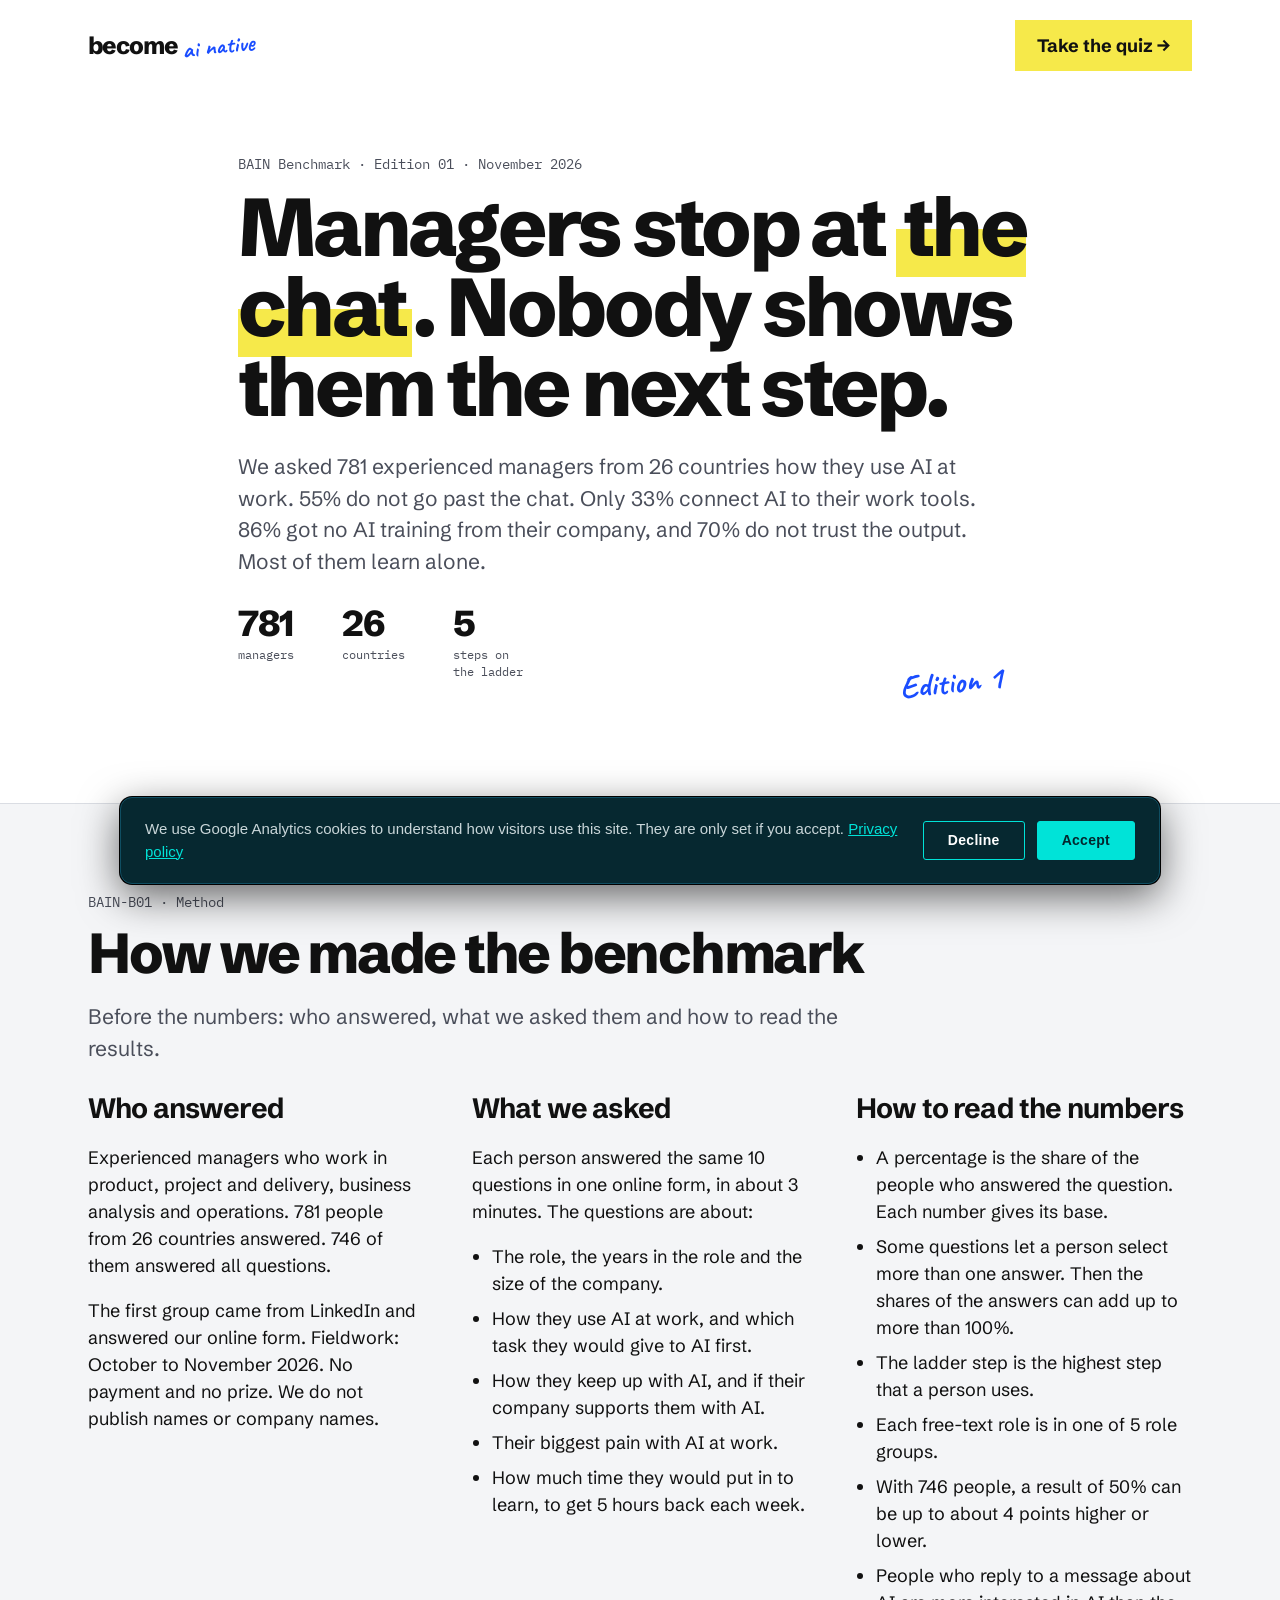
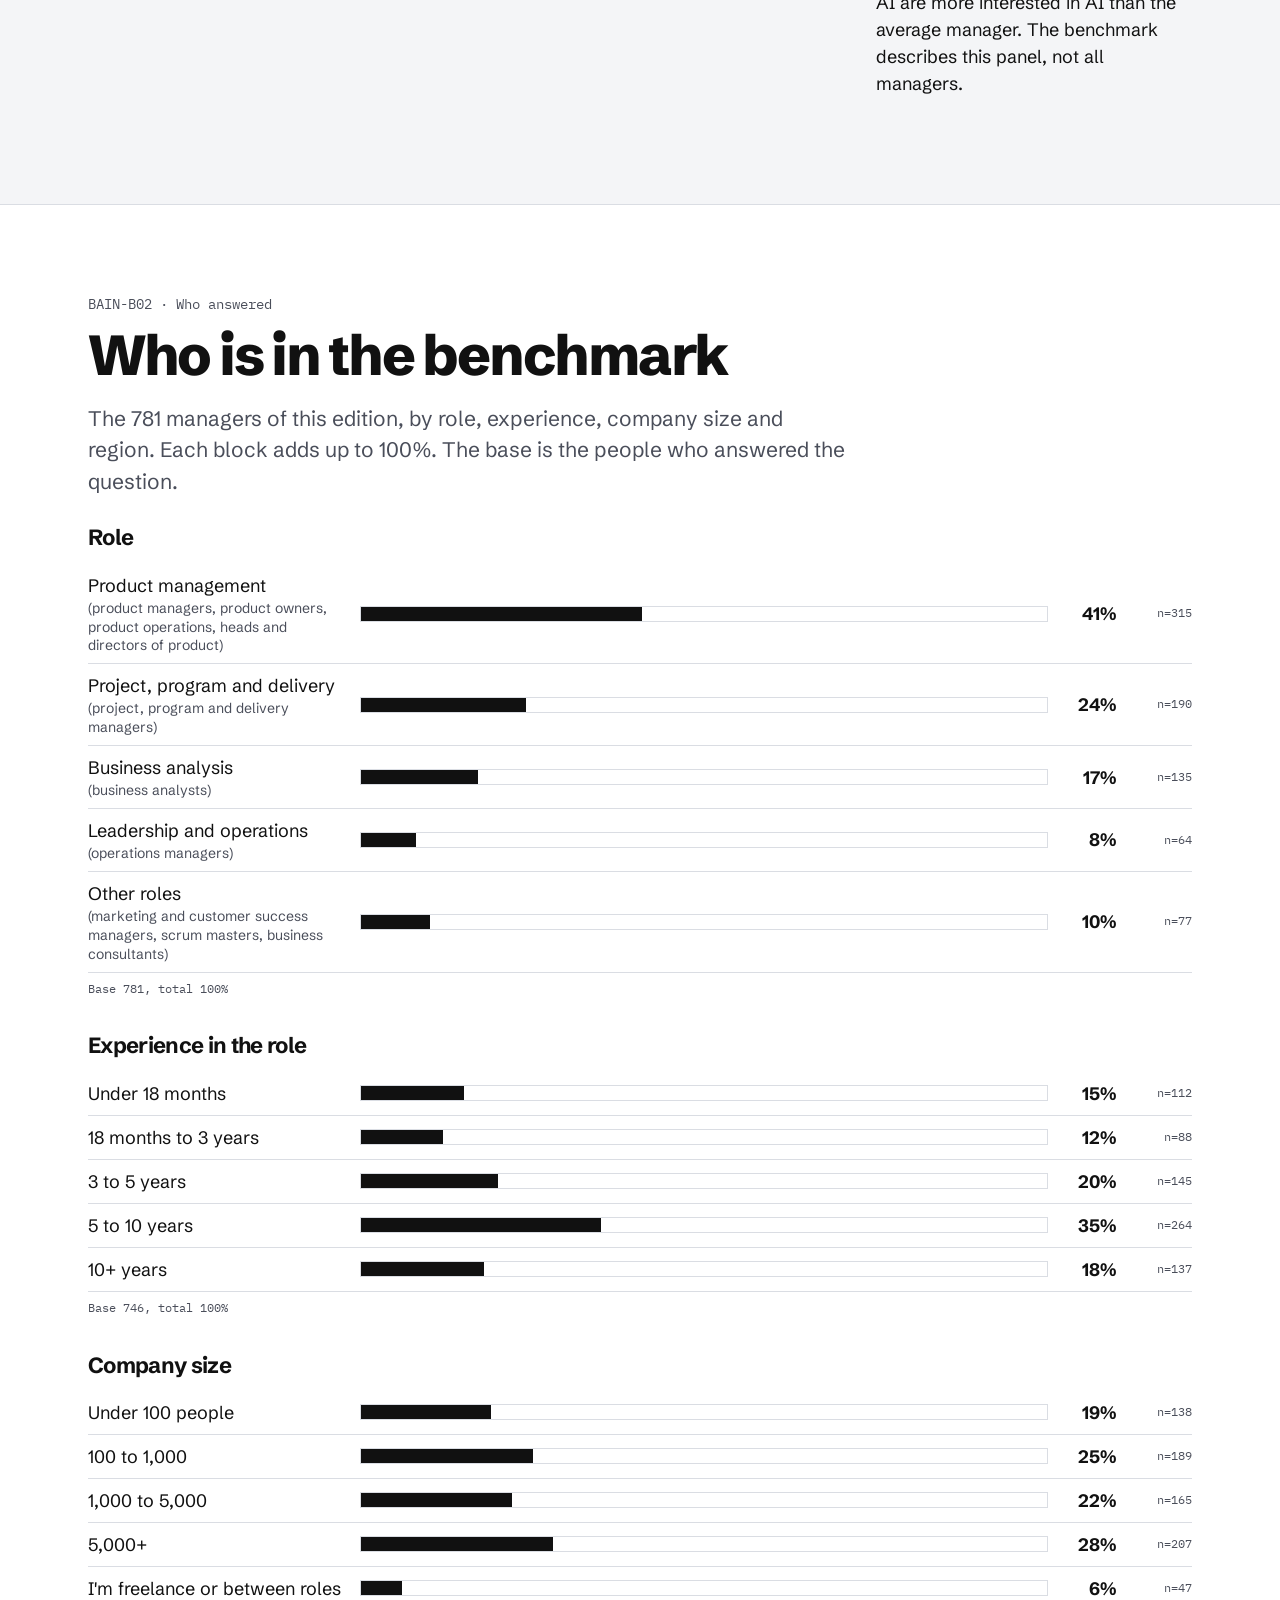
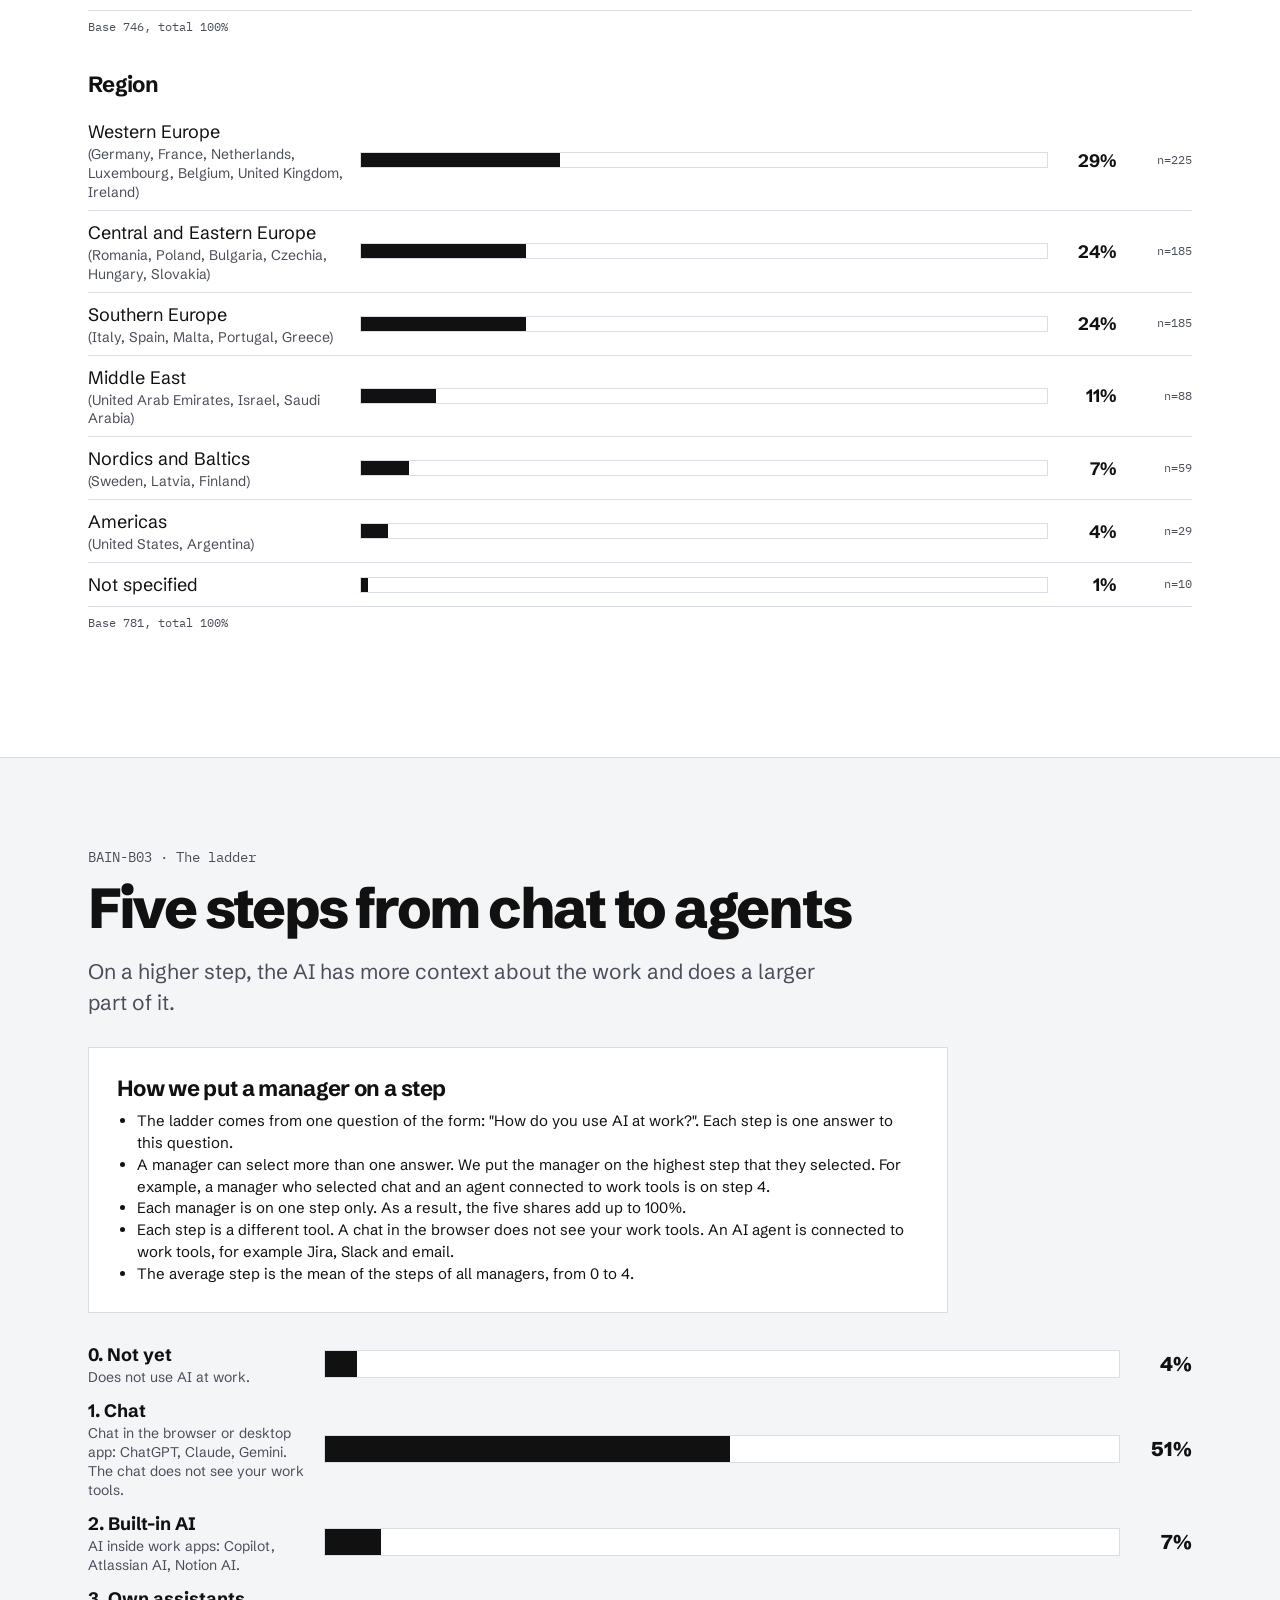
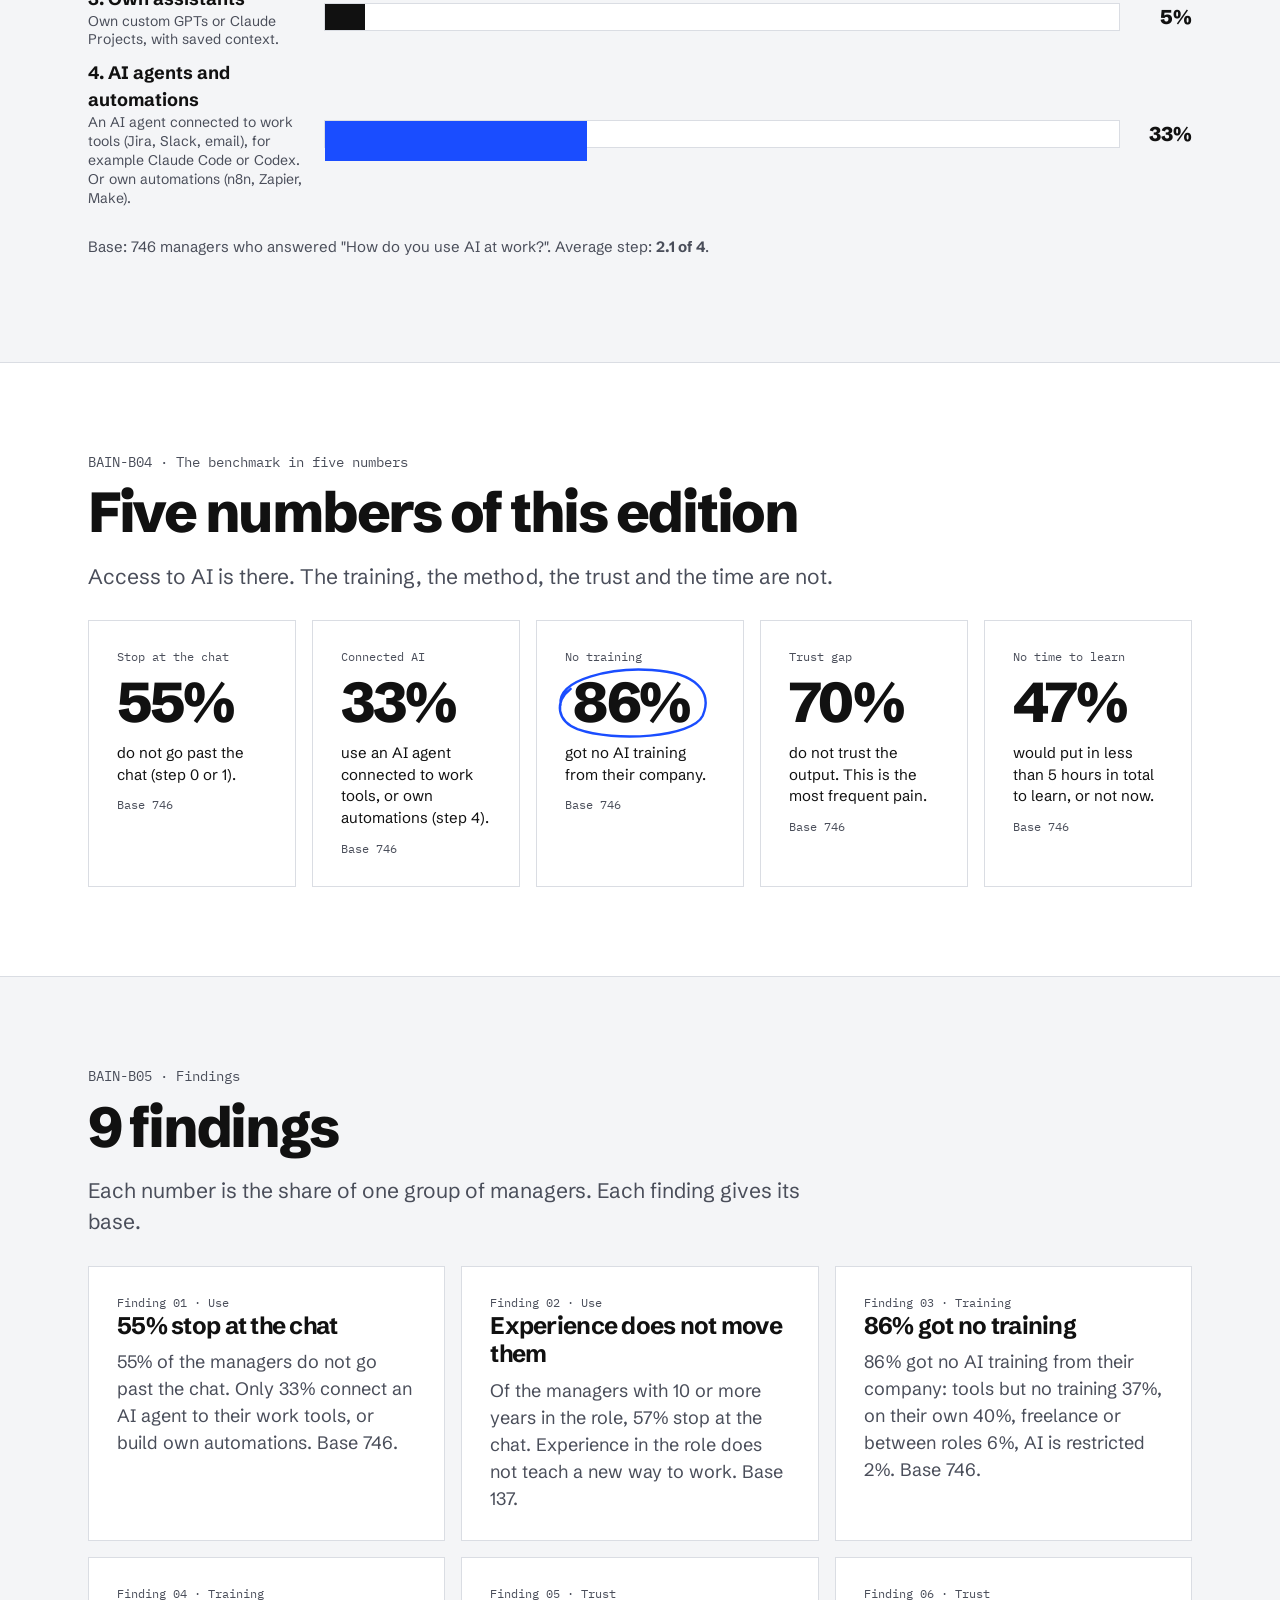
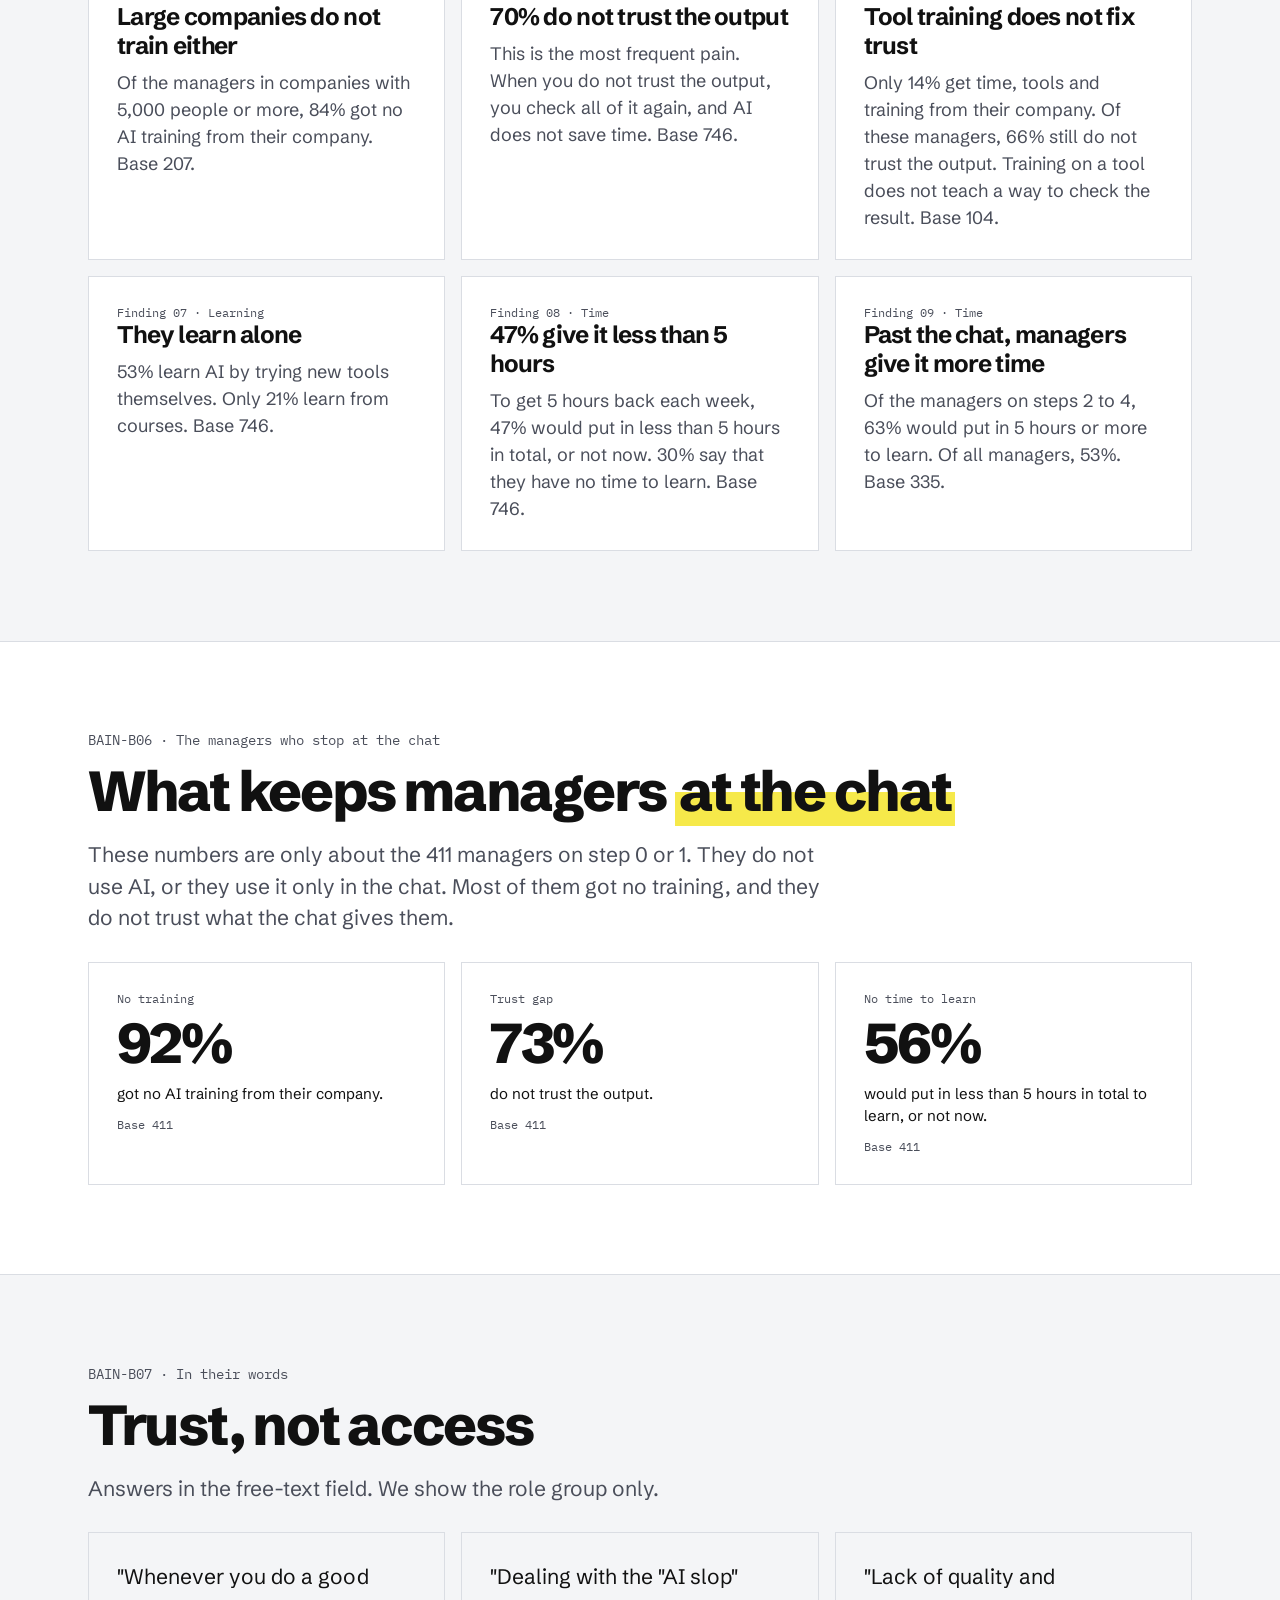
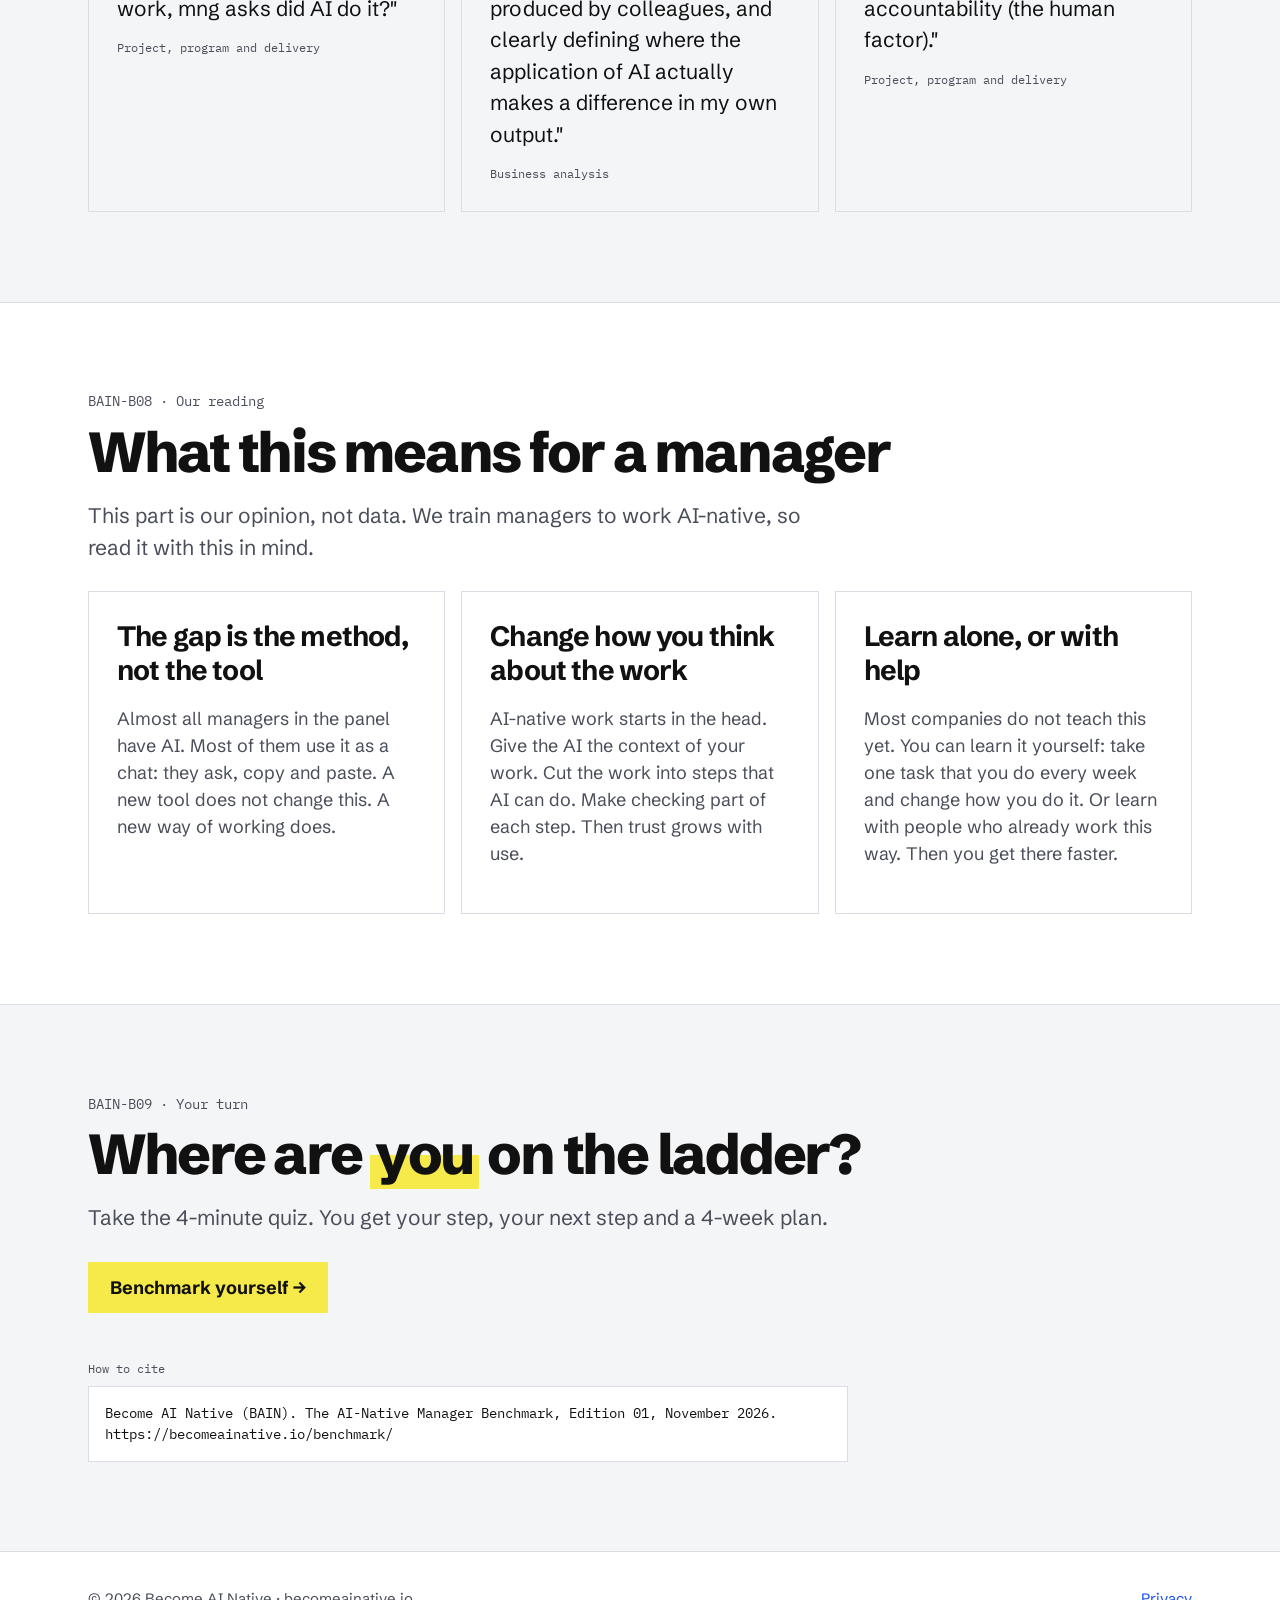
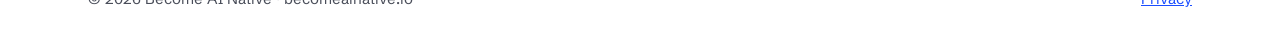
==== benchmark/index.html @ 764bad91 "Move "Edition 1" on the benchmark page to the right, 40px from the right edge Co-Authored-By: Claude" ====
<!doctype html><html lang="en"><head><meta charset="utf-8">
<meta name="viewport" content="width=device-width, initial-scale=1">
<title>The AI-Native Manager Benchmark | Become AI Native</title>
<meta name="description" content="781 experienced managers from 26 countries on how they really use AI at work. Edition 01, November 2026.">
<meta property="og:title" content="The AI-Native Manager Benchmark, Edition 01">
<meta property="og:description" content="55% of the managers in our panel do not go past the chat. 86% got no AI training from their company, and 70% do not trust the output.">
<link rel="preconnect" href="https://fonts.googleapis.com"><link rel="preconnect" href="https://fonts.gstatic.com" crossorigin>
<link href="https://fonts.googleapis.com/css2?family=Schibsted+Grotesk:wght@400;500;700;800&family=Caveat:wght@500;700&family=IBM+Plex+Mono:wght@400;500&display=swap" rel="stylesheet">
<!-- Google Analytics 4 + cookie consent of the website (gtag.js loads only after Accept). Works only on becomeainative.io -->
<link rel="stylesheet" href="/shared/consent.css">
<script src="/shared/consent.js?v=3"></script>
<style>
:root{--paper:#FFFFFF;--desk:#F4F5F7;--ink:#111111;--muted:#4A4E5A;--struck:#8A8F99;--rule:#DADDE3;--rule-strong:#B5B9C2;--pen:#1A4DFF;--marker:#F6E94A;
--font-body:'Schibsted Grotesk',system-ui,sans-serif;--font-hand:'Caveat',cursive;--font-mono:'IBM Plex Mono',ui-monospace,monospace;--gut:clamp(16px,4vw,48px)}
*{box-sizing:border-box}html{-webkit-text-size-adjust:100%}
body{margin:0;background:var(--paper);color:var(--ink);font:400 18px/1.5 var(--font-body)}
a{color:var(--pen)}a:focus-visible,button:focus-visible{outline:2px solid var(--pen);outline-offset:1px}
.wrap{max-width:1200px;margin:0 auto;padding:0 var(--gut)}
section{padding:clamp(48px,7vw,96px) 0;border-top:1px solid var(--rule)}
section.desk{background:var(--desk)}
.label{font:400 14px/1.4 var(--font-mono);color:var(--muted);margin:0 0 12px}
.label-sm{font:400 12px/1.4 var(--font-mono);color:var(--muted)}
h1{font-weight:800;font-size:clamp(42px,6.4vw,88px);line-height:.98;letter-spacing:-.045em;margin:0 0 24px}
h2{font-weight:800;font-size:clamp(34px,4.4vw,60px);line-height:1;letter-spacing:-.04em;margin:0 0 20px}
h3{font-weight:700;font-size:28px;line-height:1.2;letter-spacing:-.03em;margin:0 0 8px}
.lead{font-size:21px;color:var(--muted);max-width:760px;margin:0 0 28px}
.muted{color:var(--muted)}.small{font-size:15px;line-height:1.45}
.bain-hl{background:linear-gradient(transparent 52%,var(--marker) 52%);padding:0 .08em}
.bain-hand{font-family:var(--font-hand);font-weight:700;color:var(--pen);display:inline-block;transform:rotate(-5deg);font-size:28px;line-height:1}
.bain-strike{color:var(--struck);text-decoration:line-through;text-decoration-color:var(--pen);text-decoration-thickness:.07em}
/* top bar */
.top{display:flex;justify-content:space-between;align-items:center;padding-top:20px;padding-bottom:20px;gap:16px;flex-wrap:wrap}
.logo{font-weight:800;font-size:24px;letter-spacing:-.045em;color:var(--ink);text-decoration:none;white-space:nowrap}
.logo span{font-family:var(--font-hand);font-weight:700;color:var(--pen);display:inline-block;transform:rotate(-6deg);letter-spacing:0;margin-left:4px}
/* buttons */
.btn{display:inline-flex;align-items:center;min-height:48px;padding:12px 22px;background:var(--marker);color:var(--ink);font-weight:700;text-decoration:none;border:0}
.btn-2{display:inline-flex;align-items:center;min-height:48px;padding:12px 4px;color:var(--ink);font-weight:700}
.actions{display:flex;gap:20px;flex-wrap:wrap;align-items:center}
/* hero */
.hero{max-width:900px;padding-top:clamp(32px,5vw,64px);padding-bottom:clamp(48px,7vw,96px)}
.facts{display:flex;gap:16px 48px;flex-wrap:wrap;align-items:flex-start;margin:0 0 32px;padding:0;list-style:none}
.facts b{display:block;font-size:36px;font-weight:800;letter-spacing:-.04em;line-height:1;margin-bottom:6px}
.facts span{display:block;font:400 12px/1.4 var(--font-mono);color:var(--muted)}
.facts .ed{align-self:flex-end;margin-left:auto;margin-right:40px;font:700 32px/1 var(--font-hand);color:var(--pen);transform:translateY(18px) rotate(-6deg);white-space:nowrap}
/* ladder */
.ladder{display:grid;gap:10px;margin:28px 0}
.rung{display:grid;grid-template-columns:minmax(120px,220px) 1fr 56px;gap:16px;align-items:center}
.rung .name{font-weight:700}.rung .name small{display:block;font-weight:400;font-size:14px;color:var(--muted);line-height:1.35}
.track{height:28px;background:var(--paper);border:1px solid var(--rule);position:relative}
section.desk .track{background:var(--paper)}
.fill{height:100%;background:var(--ink)}
.fill.top{background:var(--pen)}
.val{font-weight:800;font-size:20px;text-align:right}
.circled{position:relative;display:inline-block;padding:0 .15em}
.circled svg{position:absolute;left:-14%;top:-22%;width:128%;height:144%;overflow:visible;pointer-events:none}
/* kpi */
.grid{display:grid;grid-template-columns:repeat(auto-fit,minmax(220px,1fr));gap:16px}
.grid.kpis{grid-template-columns:repeat(auto-fit,minmax(190px,1fr))}
.card{background:var(--paper);border:1px solid var(--rule);padding:28px}
.kpi b{display:block;font-size:56px;font-weight:800;letter-spacing:-.045em;line-height:1;margin:8px 0 12px}
.kpi p{margin:0 0 12px;font-size:15px;line-height:1.45}
/* findings */
.findings{display:grid;grid-template-columns:repeat(auto-fit,minmax(320px,1fr));gap:16px}
.finding h3{font-size:24px}.finding p{margin:0;color:var(--muted)}
/* diff table */
table{border-collapse:collapse;width:100%}
.diff th,.diff td{border-bottom:1px solid var(--rule);padding:14px 12px;text-align:left;vertical-align:top}
.diff th{font:400 12px/1.4 var(--font-mono);color:var(--muted);font-weight:400}
.diff td.num{font-weight:800;font-size:24px;white-space:nowrap}
.diff td.num.adv{color:var(--pen)}
.scroll{overflow-x:auto;-webkit-overflow-scrolling:touch}
/* segments */
.seg{margin:0 0 36px}.seg h3{font-size:22px;margin:0 0 12px}
.seg-row{display:grid;grid-template-columns:minmax(140px,260px) 1fr 56px 64px;gap:12px;align-items:center;padding:8px 0;border-bottom:1px solid var(--rule)}
.seg-row .track{height:16px}
.seg-row small{display:block;font-size:14px;line-height:1.35;color:var(--muted)}
.seg-row .n{font:400 12px/1.4 var(--font-mono);color:var(--muted);text-align:right}
.seg-row .p{font-weight:700;text-align:right}
.flag{font:400 11px/1 var(--font-mono);color:var(--muted);border:1px dashed var(--rule-strong);padding:2px 4px;margin-left:6px;white-space:nowrap}
.bench{position:absolute;top:-4px;bottom:-4px;width:2px;background:var(--pen)}
/* quotes */
.quote{background:var(--desk);padding:28px;border:1px solid var(--rule)}
.quote p{font-size:21px;margin:0 0 16px}
/* method */
.cols{display:grid;grid-template-columns:repeat(auto-fit,minmax(300px,1fr));gap:48px}
.cols ul{padding-left:20px}.cols li{margin:0 0 8px}
.cite{font:400 14px/1.5 var(--font-mono);background:var(--paper);border:1px solid var(--rule);padding:16px;word-break:break-word}
footer{border-top:1px solid var(--rule);padding:36px 0;font-size:15px;color:var(--muted)}
footer .wrap{display:flex;justify-content:space-between;gap:16px;flex-wrap:wrap}
@media (max-width:820px){.rung{grid-template-columns:1fr 48px}.rung .track{grid-column:1/-1;grid-row:2}
.seg-row{grid-template-columns:1fr 48px 52px}.seg-row .track{grid-column:1/-1;grid-row:2}}
@media print{.top .btn,.actions{display:none}section{break-inside:avoid}}
</style></head><body>
<header class="wrap top"><a class="logo" href="https://becomeainative.io/">become<span>ai native</span></a>
<a class="btn js-quiz" href="https://form.becomeainative.io/quiz?source=benchmark">Take the quiz →</a></header>
<main><div class="wrap hero">
<div><p class="label">BAIN Benchmark · Edition 01 · November 2026</p>
<h1>Managers stop at <span class="bain-hl">the chat</span>. Nobody shows them the next step.</h1>
<p class="lead">We asked 781 experienced managers from 26 countries how they use AI at work. 55% do not go past the chat. Only 33% connect AI to their work tools. 86% got no AI training from their company, and 70% do not trust the output. Most of them learn alone.</p>
<ul class="facts"><li><b>781</b><span>managers</span></li><li><b>26</b><span>countries</span></li>
<li><b>5</b><span>steps on<br>the ladder</span></li><li class="ed">Edition 1</li></ul>
</div>
</div>
<section class="desk"><div class="wrap">
<p class="label">BAIN-B01 · Method</p>
<h2>How we made the benchmark</h2>
<p class="lead">Before the numbers: who answered, what we asked them and how to read the results.</p>
<div class="cols">
<div><h3>Who answered</h3>
<p>Experienced managers who work in product, project and delivery, business analysis and operations. 781 people from 26 countries answered. 746 of them answered all questions.</p>
<p>The first group came from LinkedIn and answered our online form. Fieldwork: October to November 2026. No payment and no prize. We do not publish names or company names.</p>
</div>
<div><h3>What we asked</h3>
<p>Each person answered the same 10 questions in one online form, in about 3 minutes. The questions are about:</p>
<ul><li>The role, the years in the role and the size of the company.</li>
<li>How they use AI at work, and which task they would give to AI first.</li>
<li>How they keep up with AI, and if their company supports them with AI.</li>
<li>Their biggest pain with AI at work.</li>
<li>How much time they would put in to learn, to get 5 hours back each week.</li></ul>
</div>
<div><h3>How to read the numbers</h3>
<ul><li>A percentage is the share of the people who answered the question. Each number gives its base.</li>
<li>Some questions let a person select more than one answer. Then the shares of the answers can add up to more than 100%.</li>
<li>The ladder step is the highest step that a person uses.</li>
<li>Each free-text role is in one of 5 role groups.</li>
<li>With 746 people, a result of 50% can be up to about 4 points higher or lower.</li>
<li>People who reply to a message about AI are more interested in AI than the average manager. The benchmark describes this panel, not all managers.</li></ul></div>
</div>
</div></section>
<section><div class="wrap">
<p class="label">BAIN-B02 · Who answered</p>
<h2>Who is in the benchmark</h2>
<p class="lead">The 781 managers of this edition, by role, experience, company size and region. Each block adds up to 100%. The base is the people who answered the question.</p>
<div class="seg"><h3>Role</h3><div class="seg-row"><div>Product management<small>(product managers, product owners, product operations, heads and directors of product)</small></div><div class="track" aria-hidden="true"><div class="fill" style="width:41%"></div></div><div class="p">41%</div><div class="n">n=315</div></div><div class="seg-row"><div>Project, program and delivery<small>(project, program and delivery managers)</small></div><div class="track" aria-hidden="true"><div class="fill" style="width:24%"></div></div><div class="p">24%</div><div class="n">n=190</div></div><div class="seg-row"><div>Business analysis<small>(business analysts)</small></div><div class="track" aria-hidden="true"><div class="fill" style="width:17%"></div></div><div class="p">17%</div><div class="n">n=135</div></div><div class="seg-row"><div>Leadership and operations<small>(operations managers)</small></div><div class="track" aria-hidden="true"><div class="fill" style="width:8%"></div></div><div class="p">8%</div><div class="n">n=64</div></div><div class="seg-row"><div>Other roles<small>(marketing and customer success managers, scrum masters, business consultants)</small></div><div class="track" aria-hidden="true"><div class="fill" style="width:10%"></div></div><div class="p">10%</div><div class="n">n=77</div></div><p class="label-sm" style="margin:8px 0 0">Base 781, total 100%</p></div><div class="seg"><h3>Experience in the role</h3><div class="seg-row"><div>Under 18 months</div><div class="track" aria-hidden="true"><div class="fill" style="width:15%"></div></div><div class="p">15%</div><div class="n">n=112</div></div><div class="seg-row"><div>18 months to 3 years</div><div class="track" aria-hidden="true"><div class="fill" style="width:12%"></div></div><div class="p">12%</div><div class="n">n=88</div></div><div class="seg-row"><div>3 to 5 years</div><div class="track" aria-hidden="true"><div class="fill" style="width:20%"></div></div><div class="p">20%</div><div class="n">n=145</div></div><div class="seg-row"><div>5 to 10 years</div><div class="track" aria-hidden="true"><div class="fill" style="width:35%"></div></div><div class="p">35%</div><div class="n">n=264</div></div><div class="seg-row"><div>10+ years</div><div class="track" aria-hidden="true"><div class="fill" style="width:18%"></div></div><div class="p">18%</div><div class="n">n=137</div></div><p class="label-sm" style="margin:8px 0 0">Base 746, total 100%</p></div><div class="seg"><h3>Company size</h3><div class="seg-row"><div>Under 100 people</div><div class="track" aria-hidden="true"><div class="fill" style="width:19%"></div></div><div class="p">19%</div><div class="n">n=138</div></div><div class="seg-row"><div>100 to 1,000</div><div class="track" aria-hidden="true"><div class="fill" style="width:25%"></div></div><div class="p">25%</div><div class="n">n=189</div></div><div class="seg-row"><div>1,000 to 5,000</div><div class="track" aria-hidden="true"><div class="fill" style="width:22%"></div></div><div class="p">22%</div><div class="n">n=165</div></div><div class="seg-row"><div>5,000+</div><div class="track" aria-hidden="true"><div class="fill" style="width:28%"></div></div><div class="p">28%</div><div class="n">n=207</div></div><div class="seg-row"><div>I&#x27;m freelance or between roles</div><div class="track" aria-hidden="true"><div class="fill" style="width:6%"></div></div><div class="p">6%</div><div class="n">n=47</div></div><p class="label-sm" style="margin:8px 0 0">Base 746, total 100%</p></div><div class="seg"><h3>Region</h3><div class="seg-row"><div>Western Europe<small>(Germany, France, Netherlands, Luxembourg, Belgium, United Kingdom, Ireland)</small></div><div class="track" aria-hidden="true"><div class="fill" style="width:29%"></div></div><div class="p">29%</div><div class="n">n=225</div></div><div class="seg-row"><div>Central and Eastern Europe<small>(Romania, Poland, Bulgaria, Czechia, Hungary, Slovakia)</small></div><div class="track" aria-hidden="true"><div class="fill" style="width:24%"></div></div><div class="p">24%</div><div class="n">n=185</div></div><div class="seg-row"><div>Southern Europe<small>(Italy, Spain, Malta, Portugal, Greece)</small></div><div class="track" aria-hidden="true"><div class="fill" style="width:24%"></div></div><div class="p">24%</div><div class="n">n=185</div></div><div class="seg-row"><div>Middle East<small>(United Arab Emirates, Israel, Saudi Arabia)</small></div><div class="track" aria-hidden="true"><div class="fill" style="width:11%"></div></div><div class="p">11%</div><div class="n">n=88</div></div><div class="seg-row"><div>Nordics and Baltics<small>(Sweden, Latvia, Finland)</small></div><div class="track" aria-hidden="true"><div class="fill" style="width:7%"></div></div><div class="p">7%</div><div class="n">n=59</div></div><div class="seg-row"><div>Americas<small>(United States, Argentina)</small></div><div class="track" aria-hidden="true"><div class="fill" style="width:4%"></div></div><div class="p">4%</div><div class="n">n=29</div></div><div class="seg-row"><div>Not specified</div><div class="track" aria-hidden="true"><div class="fill" style="width:1%"></div></div><div class="p">1%</div><div class="n">n=10</div></div><p class="label-sm" style="margin:8px 0 0">Base 781, total 100%</p></div>
</div></section>
<section class="desk"><div class="wrap">
<p class="label">BAIN-B03 · The ladder</p>
<h2>Five steps from chat to agents</h2>
<p class="lead">On a higher step, the AI has more context about the work and does a larger part of it.</p>
<div class="card" style="max-width:860px;margin:0 0 28px"><h3 style="font-size:22px">How we put a manager on a step</h3>
<ul class="small" style="margin:0;padding-left:20px">
<li>The ladder comes from one question of the form: "How do you use AI at work?". Each step is one answer to this question.</li>
<li>A manager can select more than one answer. We put the manager on the highest step that they selected. For example, a manager who selected chat and an agent connected to work tools is on step 4.</li>
<li>Each manager is on one step only. As a result, the five shares add up to 100%.</li>
<li>Each step is a different tool. A chat in the browser does not see your work tools. An AI agent is connected to work tools, for example Jira, Slack and email.</li>
<li>The average step is the mean of the steps of all managers, from 0 to 4.</li></ul></div>
<div class="ladder" role="list"><div class="rung"><div class="name">0. Not yet<small>Does not use AI at work.</small></div><div class="track" aria-hidden="true"><div class="fill" style="width:4%"></div></div><div class="val">4%</div></div><div class="rung"><div class="name">1. Chat<small>Chat in the browser or desktop app: ChatGPT, Claude, Gemini. The chat does not see your work tools.</small></div><div class="track" aria-hidden="true"><div class="fill" style="width:51%"></div></div><div class="val">51%</div></div><div class="rung"><div class="name">2. Built-in AI<small>AI inside work apps: Copilot, Atlassian AI, Notion AI.</small></div><div class="track" aria-hidden="true"><div class="fill" style="width:7%"></div></div><div class="val">7%</div></div><div class="rung"><div class="name">3. Own assistants<small>Own custom GPTs or Claude Projects, with saved context.</small></div><div class="track" aria-hidden="true"><div class="fill" style="width:5%"></div></div><div class="val">5%</div></div><div class="rung"><div class="name">4. AI agents and automations<small>An AI agent connected to work tools (Jira, Slack, email), for example Claude Code or Codex. Or own automations (n8n, Zapier, Make).</small></div><div class="track" aria-hidden="true"><div class="fill top" style="width:33%"></div></div><div class="val">33%</div></div></div>
<p class="small muted">Base: 746 managers who answered "How do you use AI at work?". Average step: <b>2.1 of 4</b>.</p>
</div></section>
<section><div class="wrap">
<p class="label">BAIN-B04 · The benchmark in five numbers</p>
<h2>Five numbers of this edition</h2>
<p class="lead">Access to AI is there. The training, the method, the trust and the time are not.</p>
<div class="grid kpis">
<div class="card kpi"><div class="label-sm">Stop at the chat</div><b>55%</b><p>do not go past the chat (step 0 or 1).</p><div class="label-sm">Base 746</div></div>
<div class="card kpi"><div class="label-sm">Connected AI</div><b>33%</b><p>use an AI agent connected to work tools, or own automations (step 4).</p><div class="label-sm">Base 746</div></div>
<div class="card kpi"><div class="label-sm">No training</div><b><span class="circled">86%<svg viewBox="0 0 100 60" preserveAspectRatio="none" aria-hidden="true"><path d="M8 32 C 6 12, 40 4, 62 6 C 88 8, 98 22, 92 40 C 86 56, 40 60, 18 50 C 6 44, 4 30, 14 20" fill="none" stroke="#1A4DFF" stroke-width="2.4" stroke-linecap="round" vector-effect="non-scaling-stroke"/></svg></span></b><p>got no AI training from their company.</p><div class="label-sm">Base 746</div></div>
<div class="card kpi"><div class="label-sm">Trust gap</div><b>70%</b><p>do not trust the output. This is the most frequent pain.</p><div class="label-sm">Base 746</div></div>
<div class="card kpi"><div class="label-sm">No time to learn</div><b>47%</b><p>would put in less than 5 hours in total to learn, or not now.</p><div class="label-sm">Base 746</div></div>
</div>
</div></section>
<section class="desk"><div class="wrap">
<p class="label">BAIN-B05 · Findings</p>
<h2>9 findings</h2>
<p class="lead">Each number is the share of one group of managers. Each finding gives its base.</p>
<div class="findings"><div class="card finding"><div class="label-sm">Finding 01 · Use</div><h3>55% stop at the chat</h3><p>55% of the managers do not go past the chat. Only 33% connect an AI agent to their work tools, or build own automations. Base 746.</p></div><div class="card finding"><div class="label-sm">Finding 02 · Use</div><h3>Experience does not move them</h3><p>Of the managers with 10 or more years in the role, 57% stop at the chat. Experience in the role does not teach a new way to work. Base 137.</p></div><div class="card finding"><div class="label-sm">Finding 03 · Training</div><h3>86% got no training</h3><p>86% got no AI training from their company: tools but no training 37%, on their own 40%, freelance or between roles 6%, AI is restricted 2%. Base 746.</p></div><div class="card finding"><div class="label-sm">Finding 04 · Training</div><h3>Large companies do not train either</h3><p>Of the managers in companies with 5,000 people or more, 84% got no AI training from their company. Base 207.</p></div><div class="card finding"><div class="label-sm">Finding 05 · Trust</div><h3>70% do not trust the output</h3><p>This is the most frequent pain. When you do not trust the output, you check all of it again, and AI does not save time. Base 746.</p></div><div class="card finding"><div class="label-sm">Finding 06 · Trust</div><h3>Tool training does not fix trust</h3><p>Only 14% get time, tools and training from their company. Of these managers, 66% still do not trust the output. Training on a tool does not teach a way to check the result. Base 104.</p></div><div class="card finding"><div class="label-sm">Finding 07 · Learning</div><h3>They learn alone</h3><p>53% learn AI by trying new tools themselves. Only 21% learn from courses. Base 746.</p></div><div class="card finding"><div class="label-sm">Finding 08 · Time</div><h3>47% give it less than 5 hours</h3><p>To get 5 hours back each week, 47% would put in less than 5 hours in total, or not now. 30% say that they have no time to learn. Base 746.</p></div><div class="card finding"><div class="label-sm">Finding 09 · Time</div><h3>Past the chat, managers give it more time</h3><p>Of the managers on steps 2 to 4, 63% would put in 5 hours or more to learn. Of all managers, 53%. Base 335.</p></div></div>
</div></section>
<section><div class="wrap">
<p class="label">BAIN-B06 · The managers who stop at the chat</p>
<h2>What keeps managers <span class="bain-hl">at the chat</span></h2>
<p class="lead">These numbers are only about the 411 managers on step 0 or 1. They do not use AI, or they use it only in the chat. Most of them got no training, and they do not trust what the chat gives them.</p>
<div class="grid kpis"><div class="card kpi"><div class="label-sm">No training</div><b>92%</b><p>got no AI training from their company.</p><div class="label-sm">Base 411</div></div><div class="card kpi"><div class="label-sm">Trust gap</div><b>73%</b><p>do not trust the output.</p><div class="label-sm">Base 411</div></div><div class="card kpi"><div class="label-sm">No time to learn</div><b>56%</b><p>would put in less than 5 hours in total to learn, or not now.</p><div class="label-sm">Base 411</div></div></div>
</div></section>
<section class="desk"><div class="wrap">
<p class="label">BAIN-B07 · In their words</p>
<h2>Trust, not access</h2>
<p class="lead">Answers in the free-text field. We show the role group only.</p>
<div class="grid"><figure class="quote" style="margin:0"><p>"Whenever you do a good work, mng asks did AI do it?"</p><figcaption class="label-sm">Project, program and delivery</figcaption></figure><figure class="quote" style="margin:0"><p>"Dealing with the &quot;AI slop&quot; produced by colleagues, and clearly defining where the application of AI actually makes a difference in my own output."</p><figcaption class="label-sm">Business analysis</figcaption></figure><figure class="quote" style="margin:0"><p>"Lack of quality and accountability (the human factor)."</p><figcaption class="label-sm">Project, program and delivery</figcaption></figure></div>
</div></section>
<section><div class="wrap">
<p class="label">BAIN-B08 · Our reading</p>
<h2>What this means for a manager</h2>
<p class="lead">This part is our opinion, not data. We train managers to work AI-native, so read it with this in mind.</p>
<div class="grid">
<div class="card"><h3>The gap is the method, not the tool</h3><p class="muted">Almost all managers in the panel have AI. Most of them use it as a chat: they ask, copy and paste. A new tool does not change this. A new way of working does.</p></div>
<div class="card"><h3>Change how you think about the work</h3><p class="muted">AI-native work starts in the head. Give the AI the context of your work. Cut the work into steps that AI can do. Make checking part of each step. Then trust grows with use.</p></div>
<div class="card"><h3>Learn alone, or with help</h3><p class="muted">Most companies do not teach this yet. You can learn it yourself: take one task that you do every week and change how you do it. Or learn with people who already work this way. Then you get there faster.</p></div>
</div>
</div></section>
<section class="desk"><div class="wrap">
<p class="label">BAIN-B09 · Your turn</p>
<h2>Where are <span class="bain-hl">you</span> on the ladder?</h2>
<p class="lead">Take the 4-minute quiz. You get your step, your next step and a 4-week plan.</p>
<div class="actions"><a class="btn js-quiz" href="https://form.becomeainative.io/quiz?source=benchmark">Benchmark yourself →</a></div>
<div style="margin-top:48px;max-width:760px"><div class="label-sm" style="margin-bottom:8px">How to cite</div>
<div class="cite">Become AI Native (BAIN). The AI-Native Manager Benchmark, Edition 01, November 2026. https://becomeainative.io/benchmark/</div></div>
</div></section>
</main>
<footer><div class="wrap"><span>© 2026 Become AI Native · becomeainative.io</span>
<span><a href="https://becomeainative.io/privacy/">Privacy</a></span></div></footer>
<script>
/* Give the linkedin-id of the page address to the quiz links. */
(function(){try{var id=new URLSearchParams(location.search).get('linkedin-id');if(!id)return;
document.querySelectorAll('a.js-quiz').forEach(function(a){var u=new URL(a.href);u.searchParams.set('linkedin-id',id);u.searchParams.set('source','kanbox');a.href=u.toString();});}catch(e){}})();
/* Analytics: send a GA4 event for each link click. consent.js sends the events only after Accept.
   quiz_click: a quiz button. privacy_click: the privacy link. link_click: all other links. */
(function(){document.addEventListener('click',function(e){var a=e.target.closest&&e.target.closest('a[href]');
if(!a||typeof window.gtag!=='function')return;
var where=a.closest('header')?'header':a.closest('footer')?'footer':'';
if(!where){var sec=a.closest('section');var lab=sec&&sec.querySelector('.label');where=lab?lab.textContent.split('·')[0].trim():'page';}
var name=a.classList.contains('js-quiz')?'quiz_click':/\/privacy\//.test(a.href)?'privacy_click':'link_click';
window.gtag('event',name,{link_text:(a.textContent||'').trim().slice(0,100),link_url:a.href,link_location:where,transport_type:'beacon'});},true);})();
</script>
</body></html>
---- shared/consent.css ----
/* Become AI Native - cookie consent banner. Self-contained so it works on every page, with or without landing.css. */
.cc-banner {
  position: fixed; left: 16px; right: 16px; bottom: 16px; z-index: 100;
  max-width: 1040px; margin: 0 auto; box-sizing: border-box;
  display: flex; align-items: center; gap: 24px;
  padding: 20px 24px;
  background: #062830; border: 1.5px solid #0F4E62; border-radius: 12px;
  box-shadow: 0 0 0 1px #000, 0 12px 40px rgba(0, 0, 0, 0.6);
  font-family: "Helvetica Neue", Helvetica, Arial, sans-serif; color: #fff;
}
.cc-banner--flash { animation: cc-flash 900ms cubic-bezier(0.2, 0.7, 0.2, 1); }
@keyframes cc-flash {
  0%, 100% { border-color: #0F4E62; box-shadow: 0 0 0 1px #000, 0 12px 40px rgba(0, 0, 0, 0.6); }
  30% { border-color: #00E3D8; box-shadow: 0 0 0 1px #00E3D8, 0 0 32px rgba(0, 227, 216, 0.45); }
}
.cc-banner__text { margin: 0; flex: 1; font-size: 15px; line-height: 1.5; color: #C9D6D9; }
.cc-banner__text a { color: #00E3D8; }
.cc-banner__text a:hover { color: #33EDE3; }
.cc-banner__actions { display: flex; gap: 12px; flex-shrink: 0; }

.cc-btn {
  font-family: inherit; font-size: 14px; font-weight: 700; letter-spacing: 0.02em; line-height: 1.2;
  padding: 10px 24px; border-radius: 3px; cursor: pointer;
  transition: background 140ms cubic-bezier(0.2, 0.7, 0.2, 1);
}
.cc-btn--primary { background: #00E3D8; color: #03262D; border: 1.5px solid #00E3D8; }
.cc-btn--primary:hover { background: #33EDE3; border-color: #33EDE3; }
.cc-btn--outline { background: transparent; color: #fff; border: 1.5px solid #00E3D8; }
.cc-btn--outline:hover { background: rgba(0, 227, 216, 0.12); }
.cc-btn:focus-visible { outline: none; box-shadow: 0 0 0 2px #000, 0 0 0 4px #00E3D8; }

@media (max-width: 767.98px) {
  .cc-banner { flex-direction: column; align-items: stretch; gap: 16px; padding: 18px 20px; }
  .cc-banner__actions .cc-btn { flex: 1; }
}
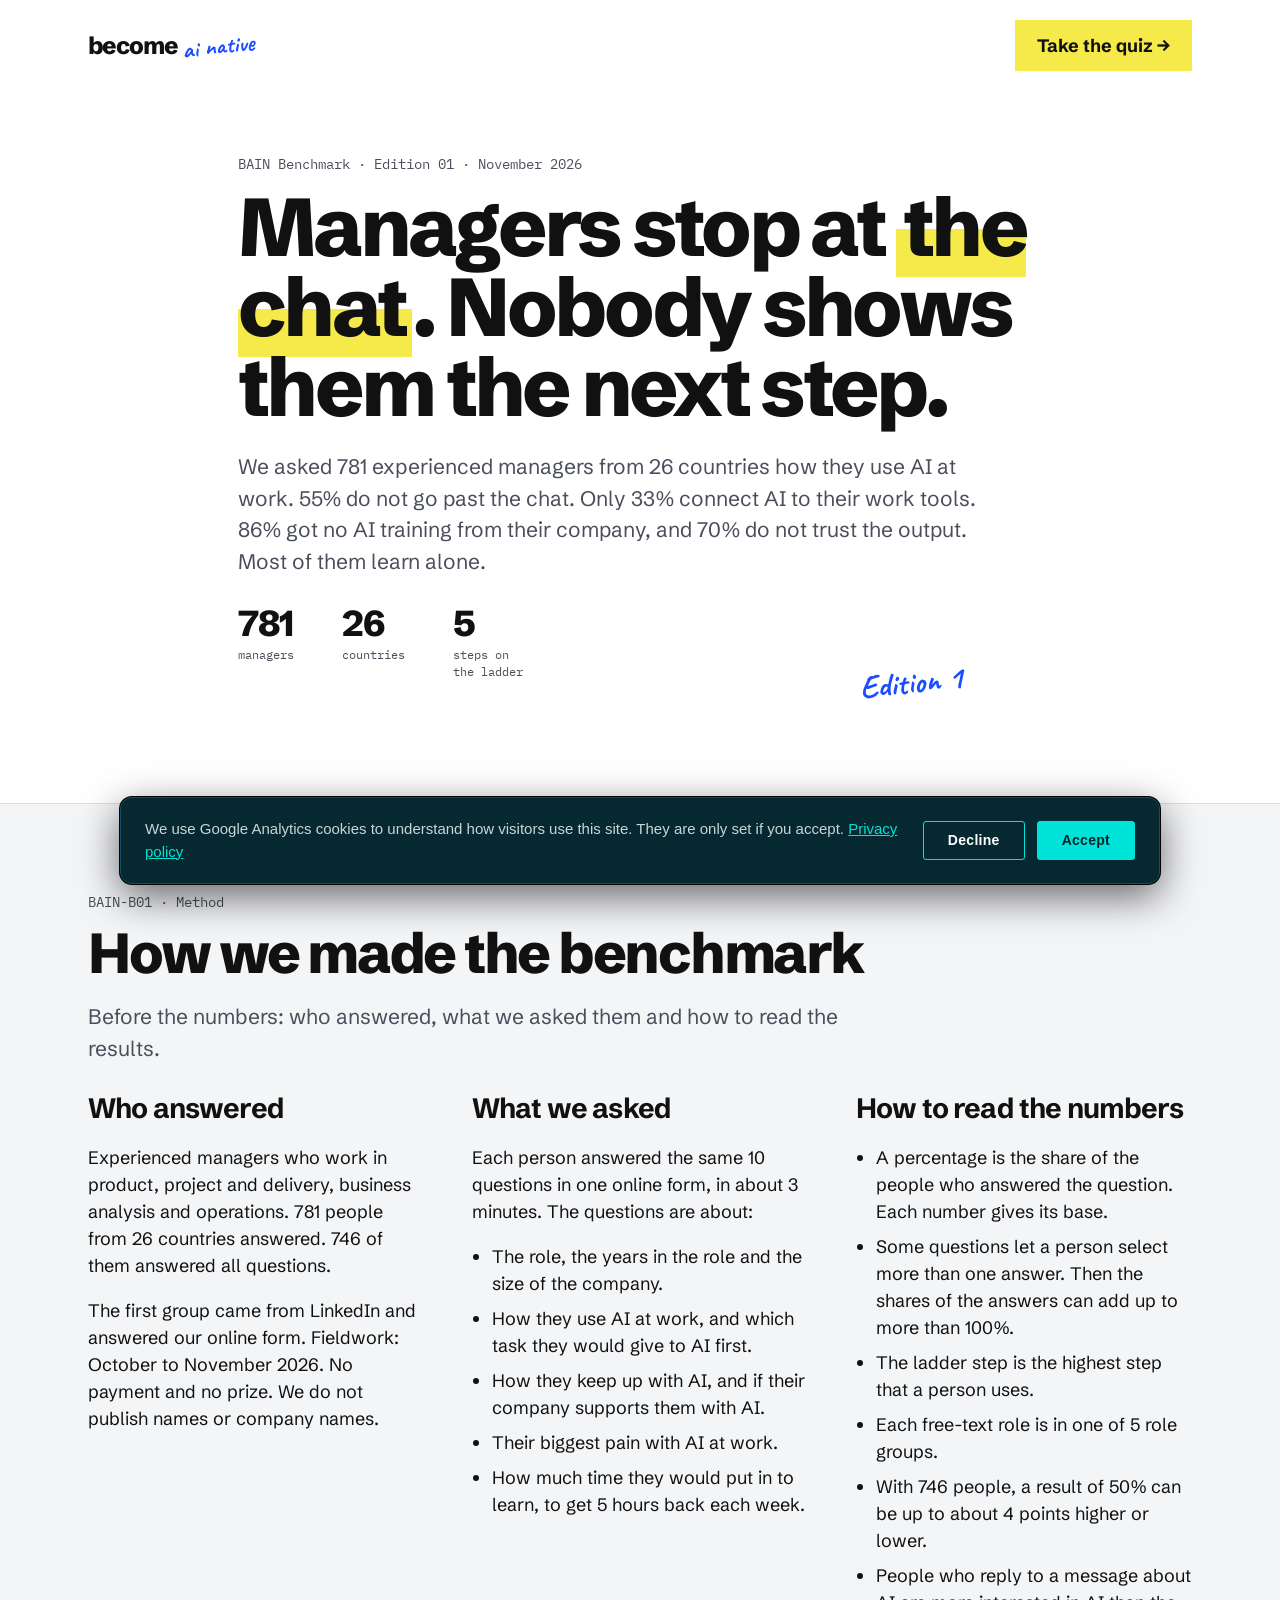
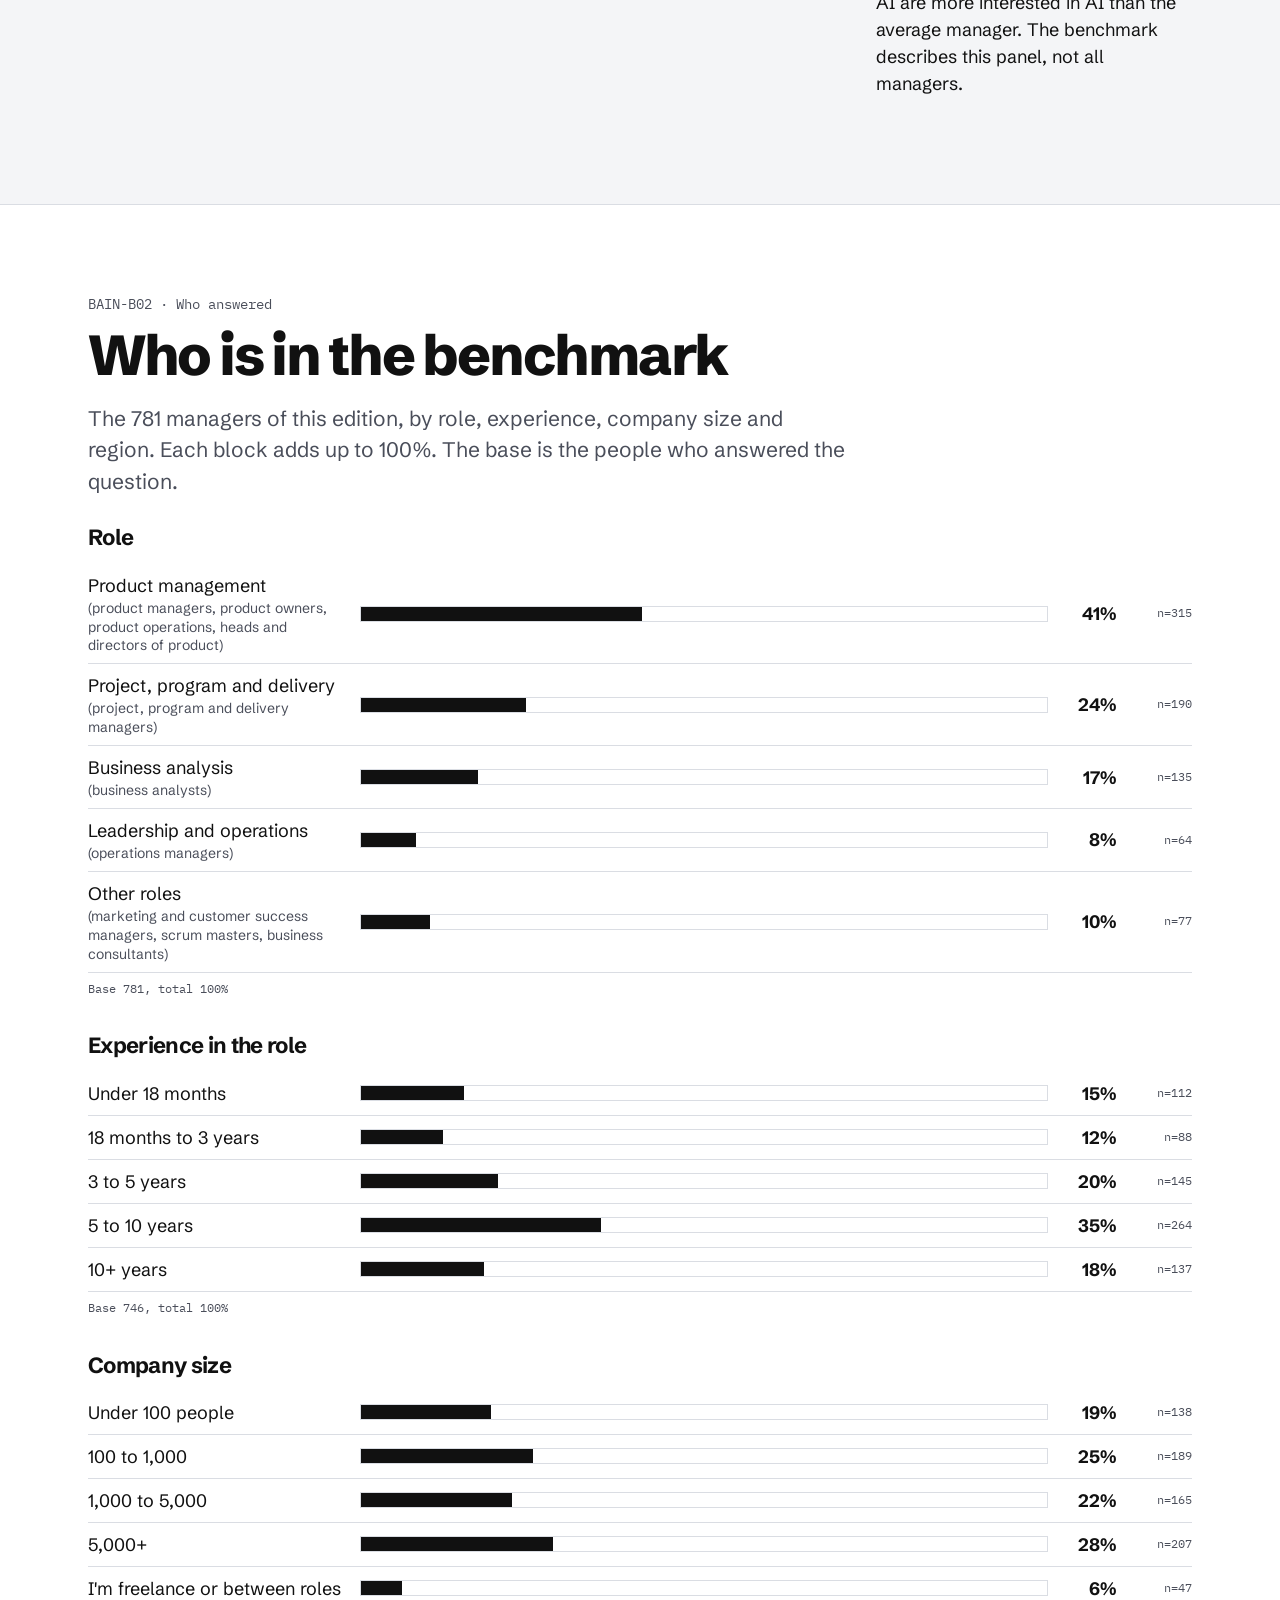
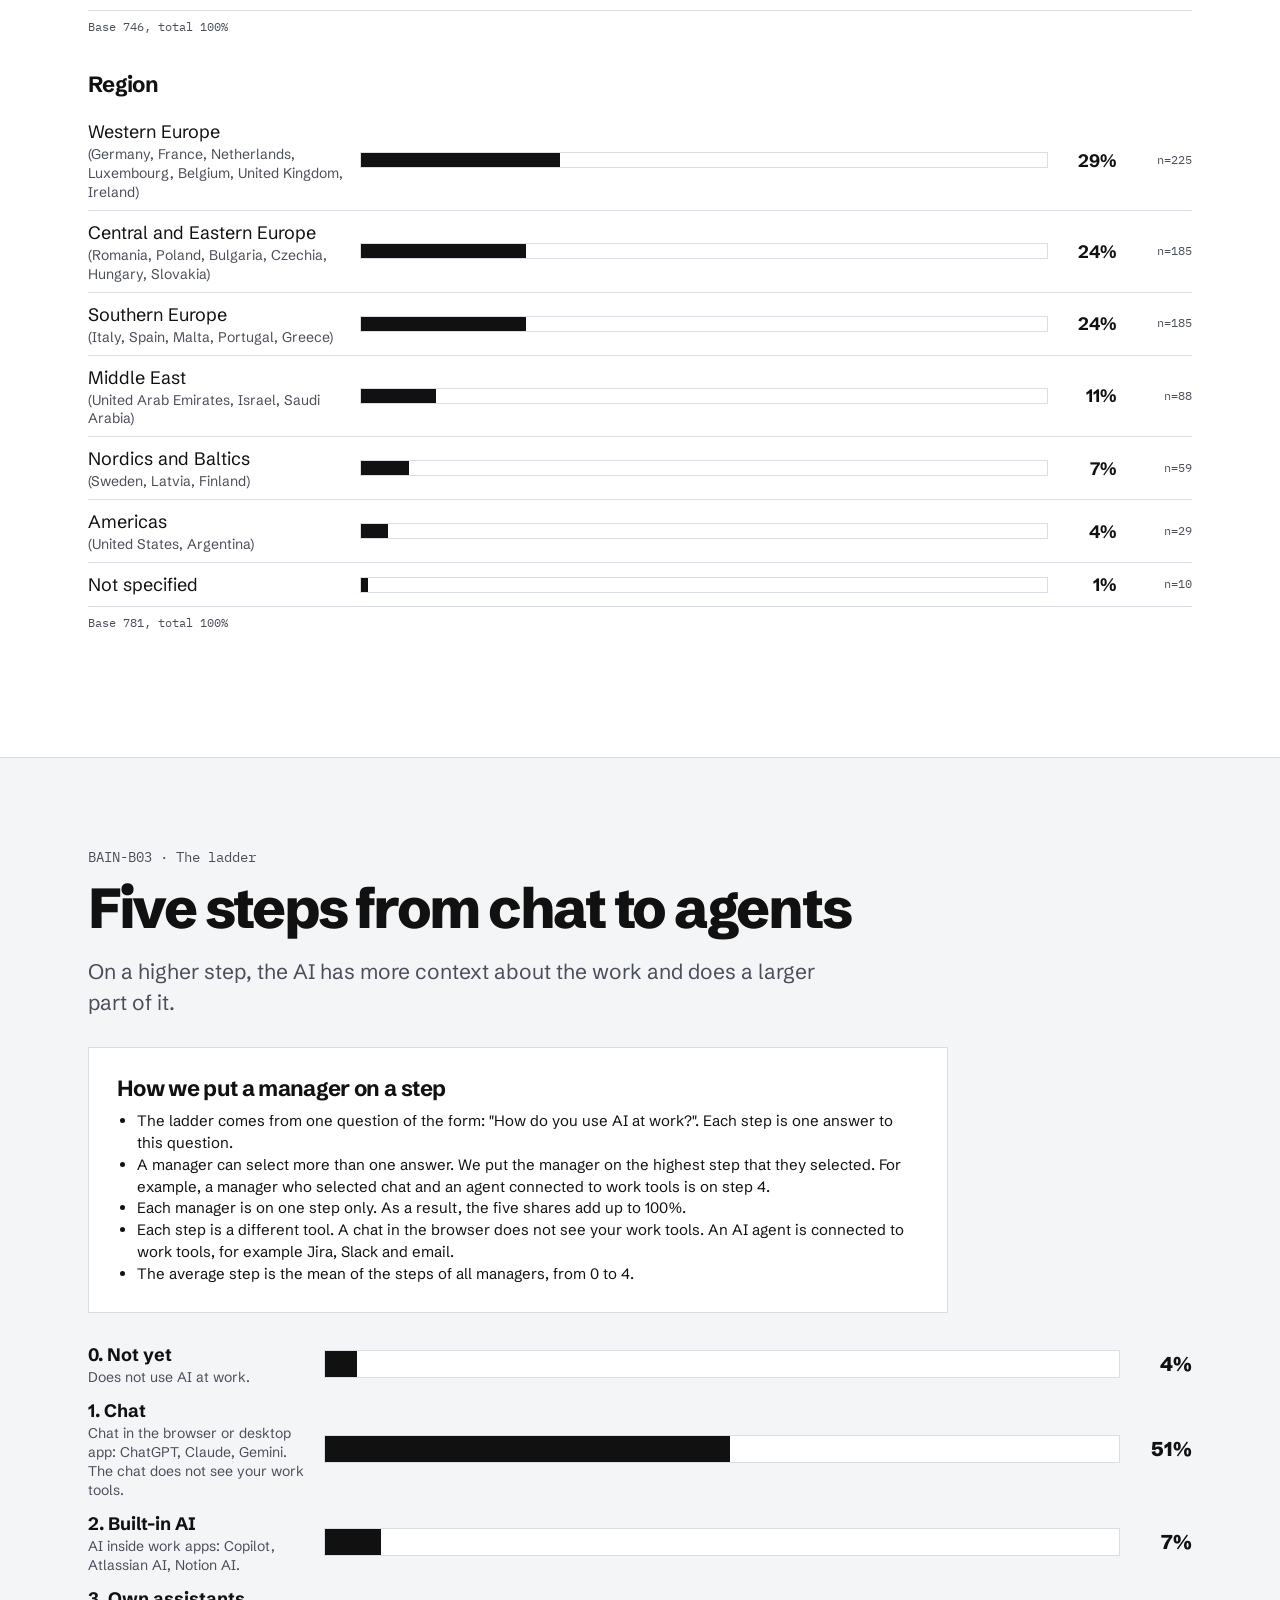
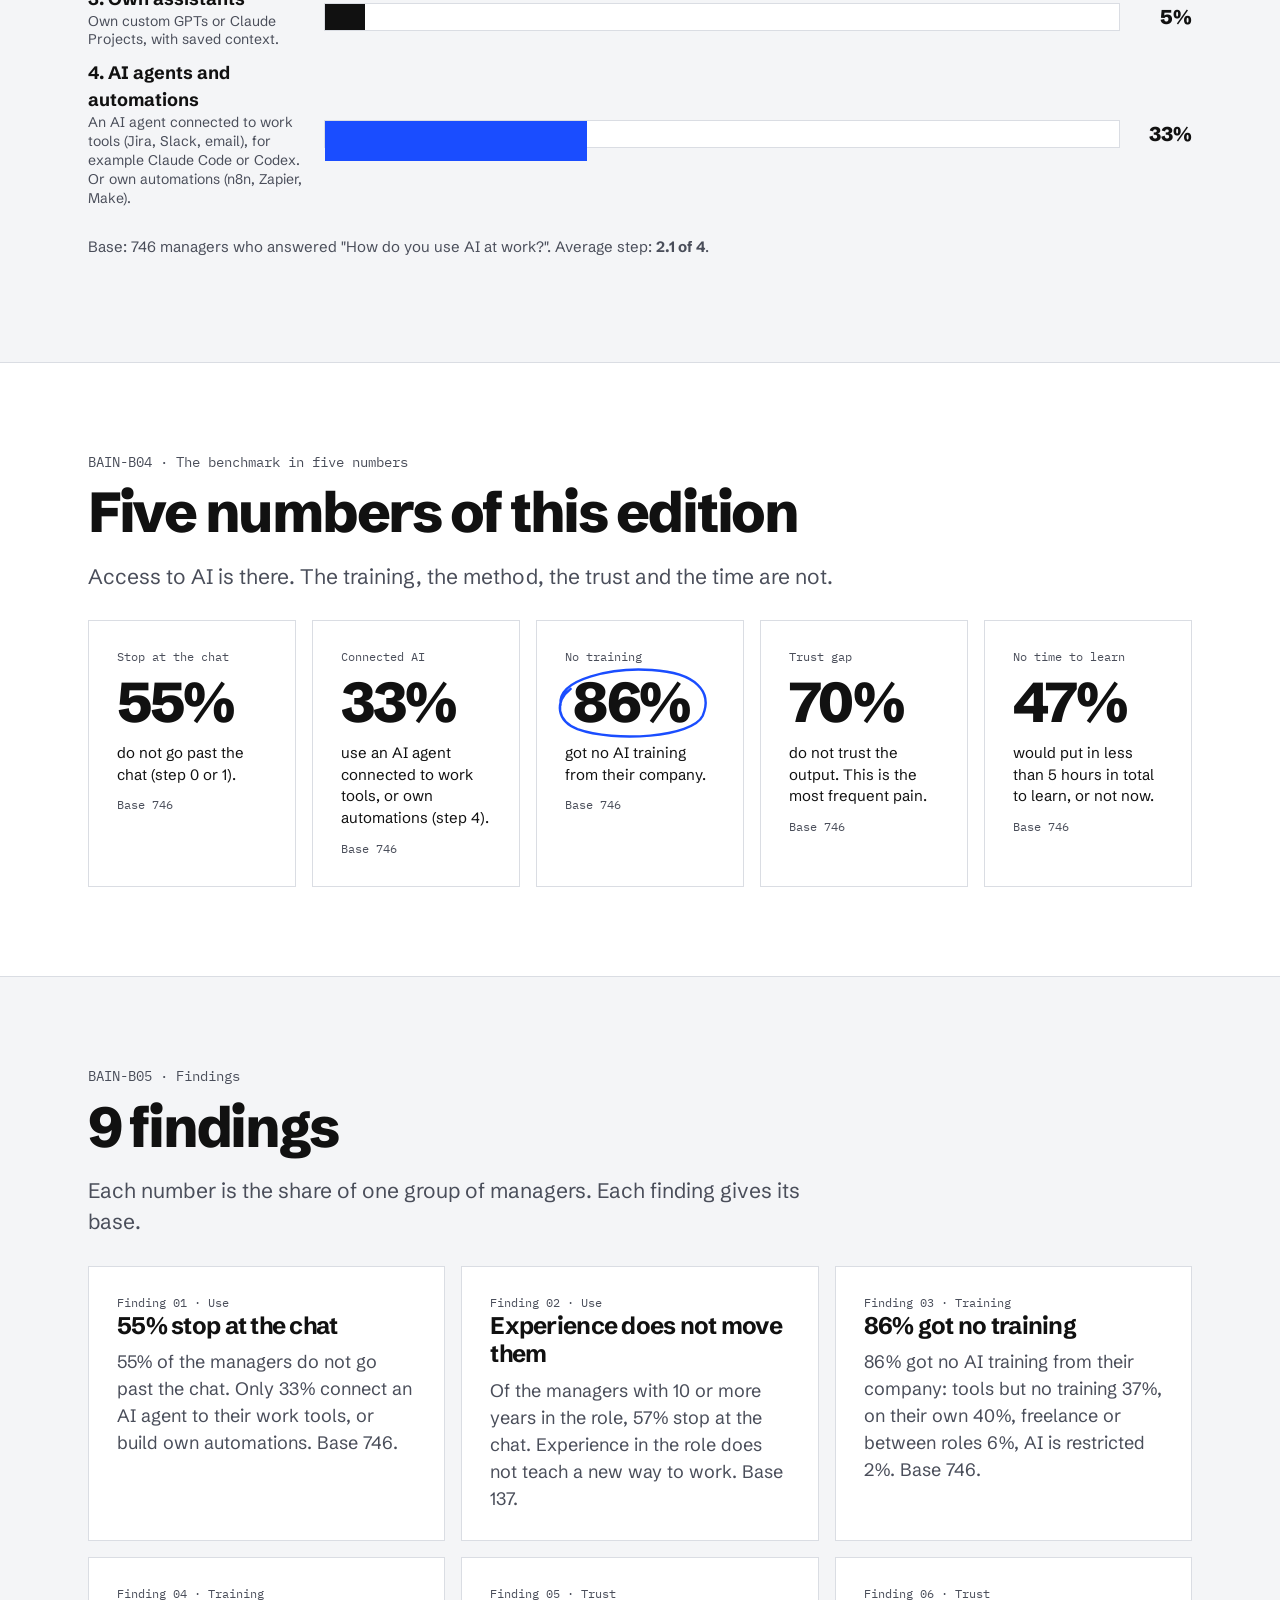
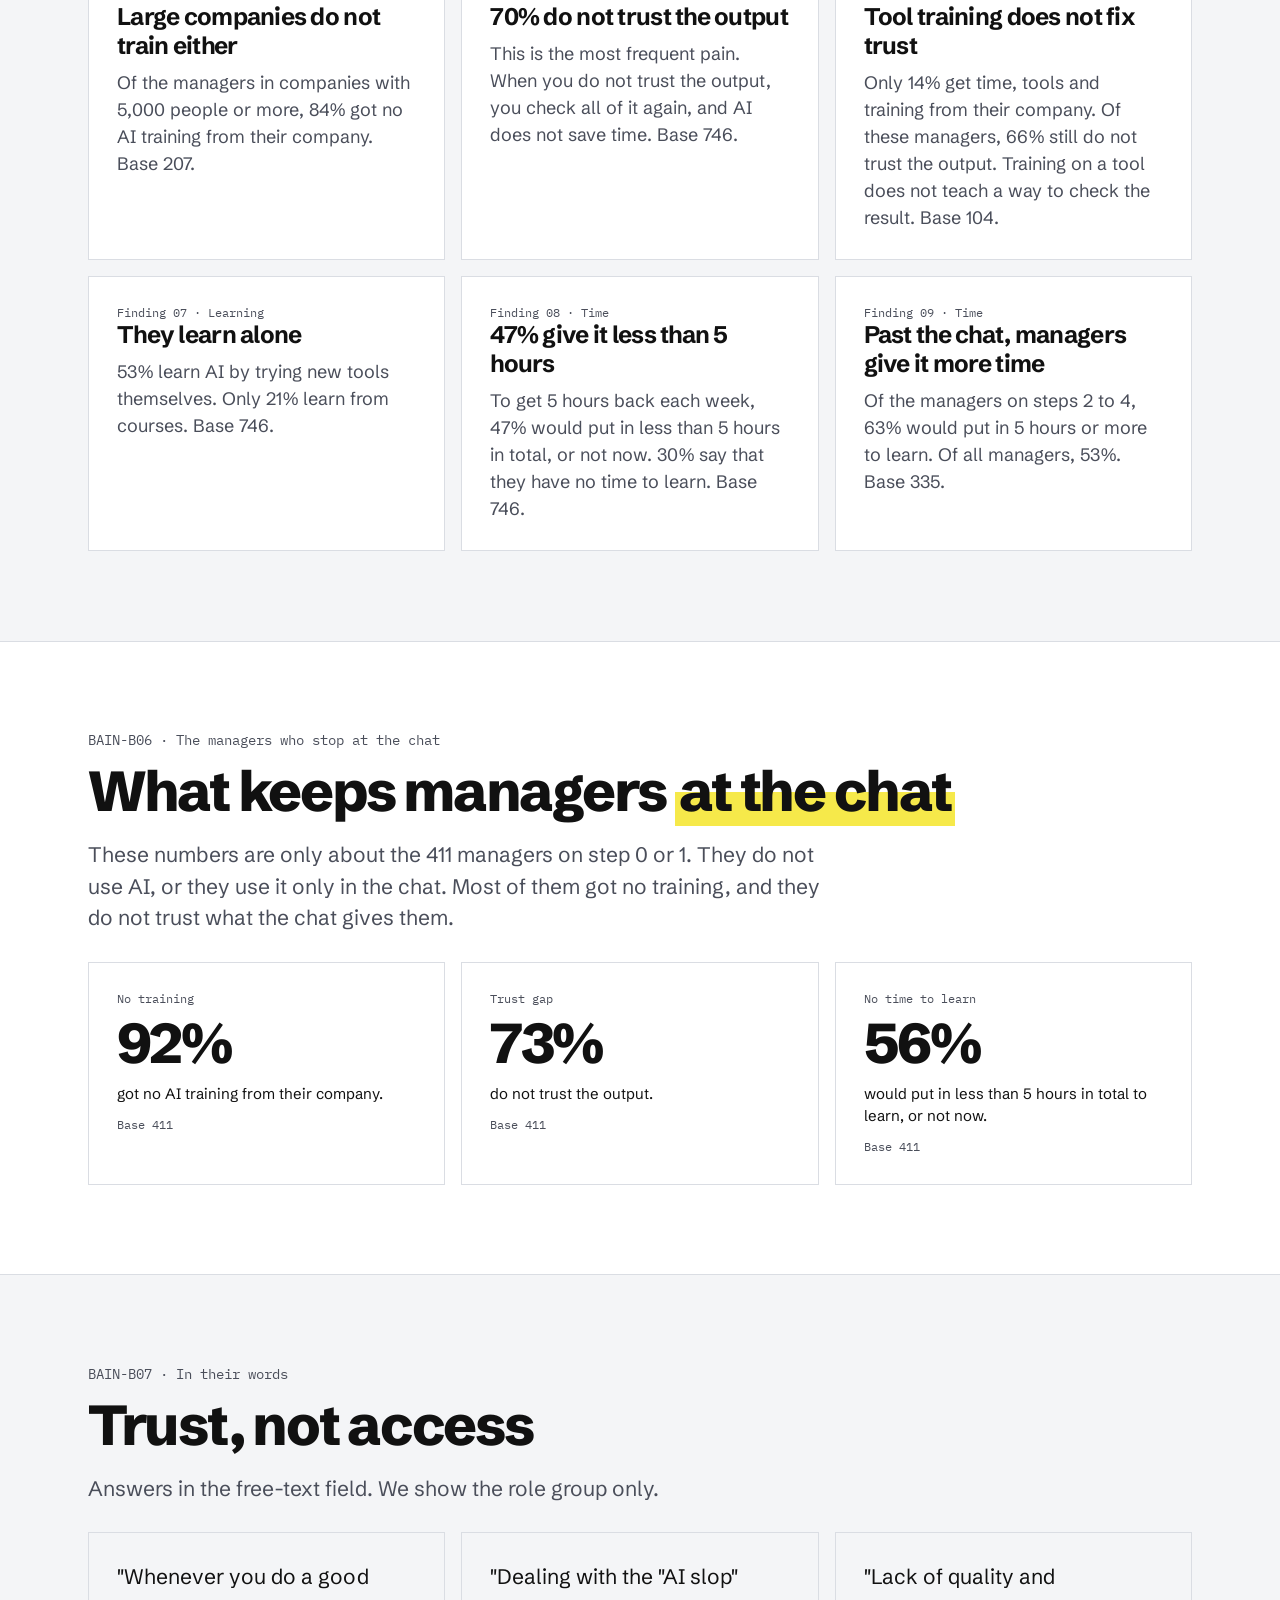
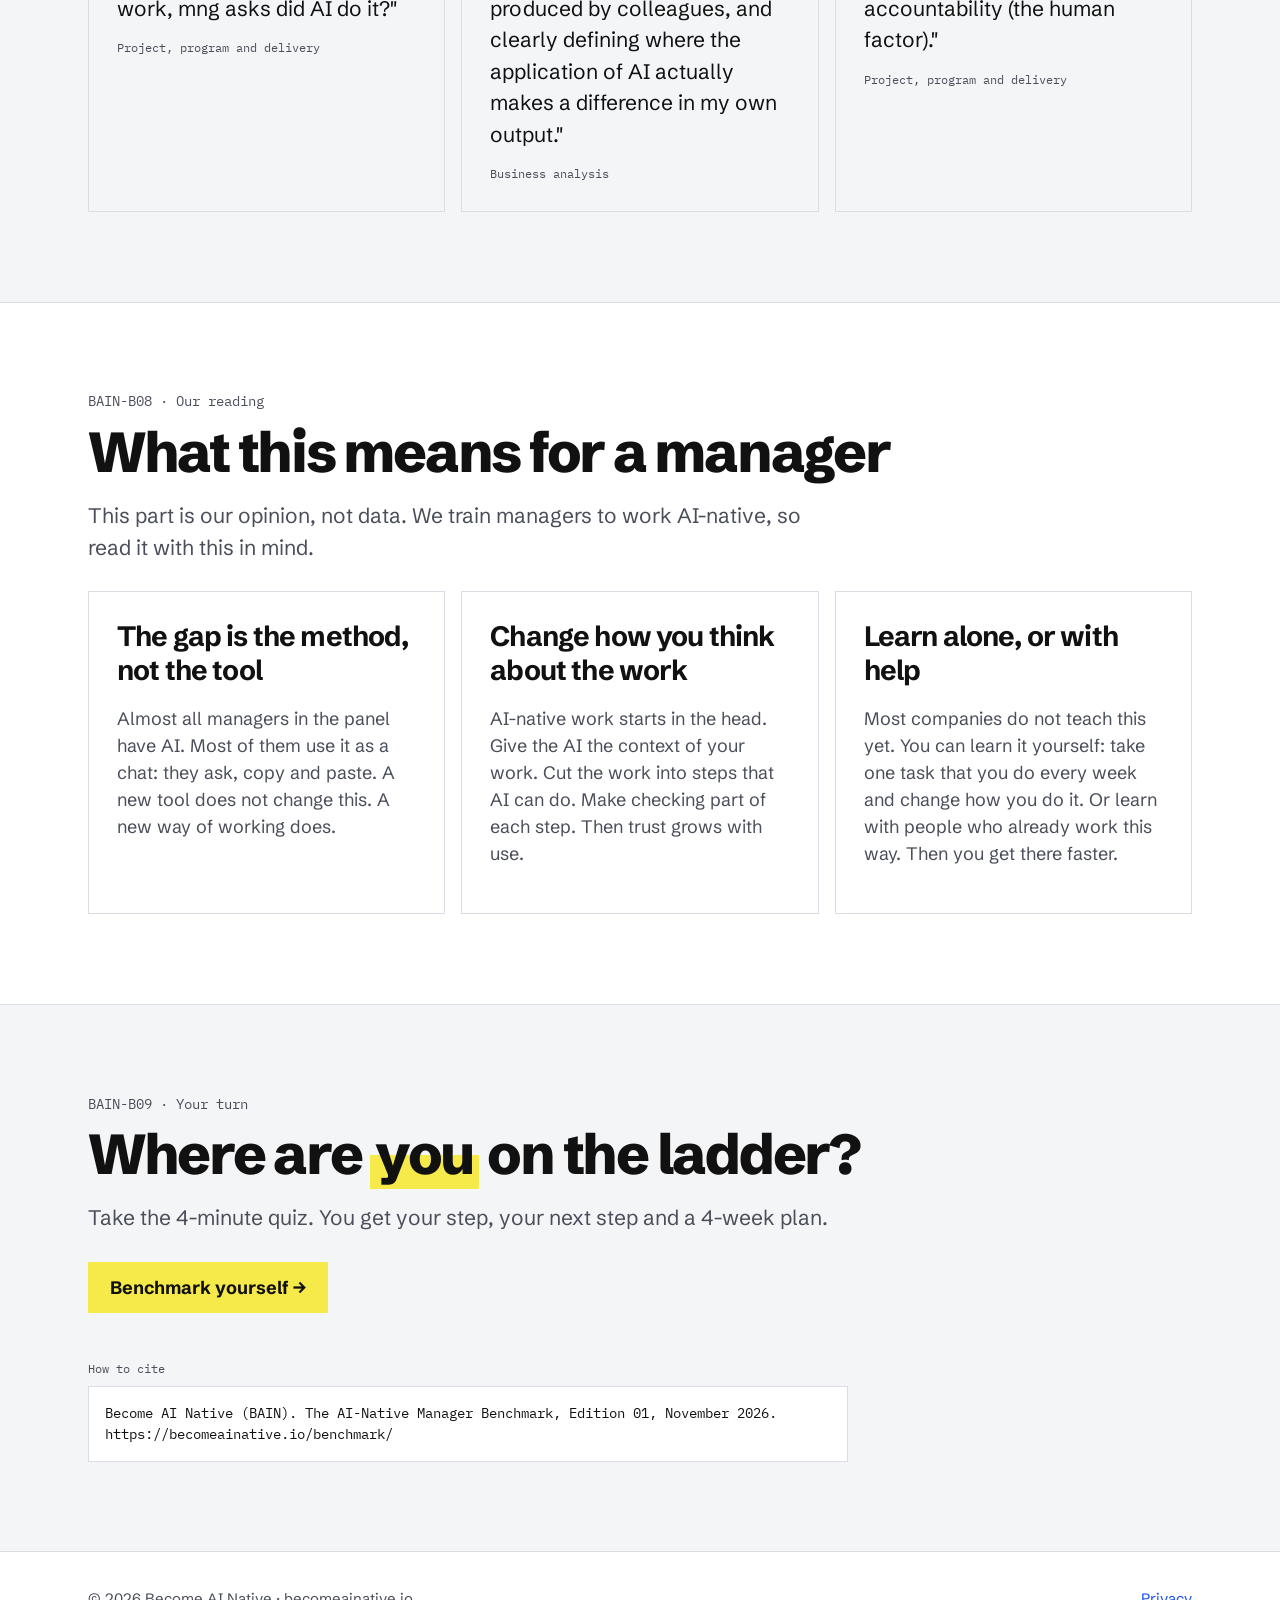
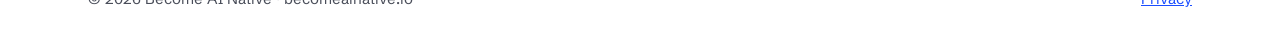
==== commit d9426e48: "Move "Edition 1" on the benchmark page 10% back from the right edge Co-Authored-By: Claude Opus 5.5 " ====
--- a/benchmark/index.html
+++ b/benchmark/index.html
@@ -41,7 +41,7 @@
 .facts{display:flex;gap:16px 48px;flex-wrap:wrap;align-items:flex-start;margin:0 0 32px;padding:0;list-style:none}
 .facts b{display:block;font-size:36px;font-weight:800;letter-spacing:-.04em;line-height:1;margin-bottom:6px}
 .facts span{display:block;font:400 12px/1.4 var(--font-mono);color:var(--muted)}
-.facts .ed{align-self:flex-end;margin-left:auto;margin-right:40px;font:700 32px/1 var(--font-hand);color:var(--pen);transform:translateY(18px) rotate(-6deg);white-space:nowrap}
+.facts .ed{align-self:flex-end;margin-left:auto;margin-right:10%;font:700 32px/1 var(--font-hand);color:var(--pen);transform:translateY(18px) rotate(-6deg);white-space:nowrap}
 /* ladder */
 .ladder{display:grid;gap:10px;margin:28px 0}
 .rung{display:grid;grid-template-columns:minmax(120px,220px) 1fr 56px;gap:16px;align-items:center}
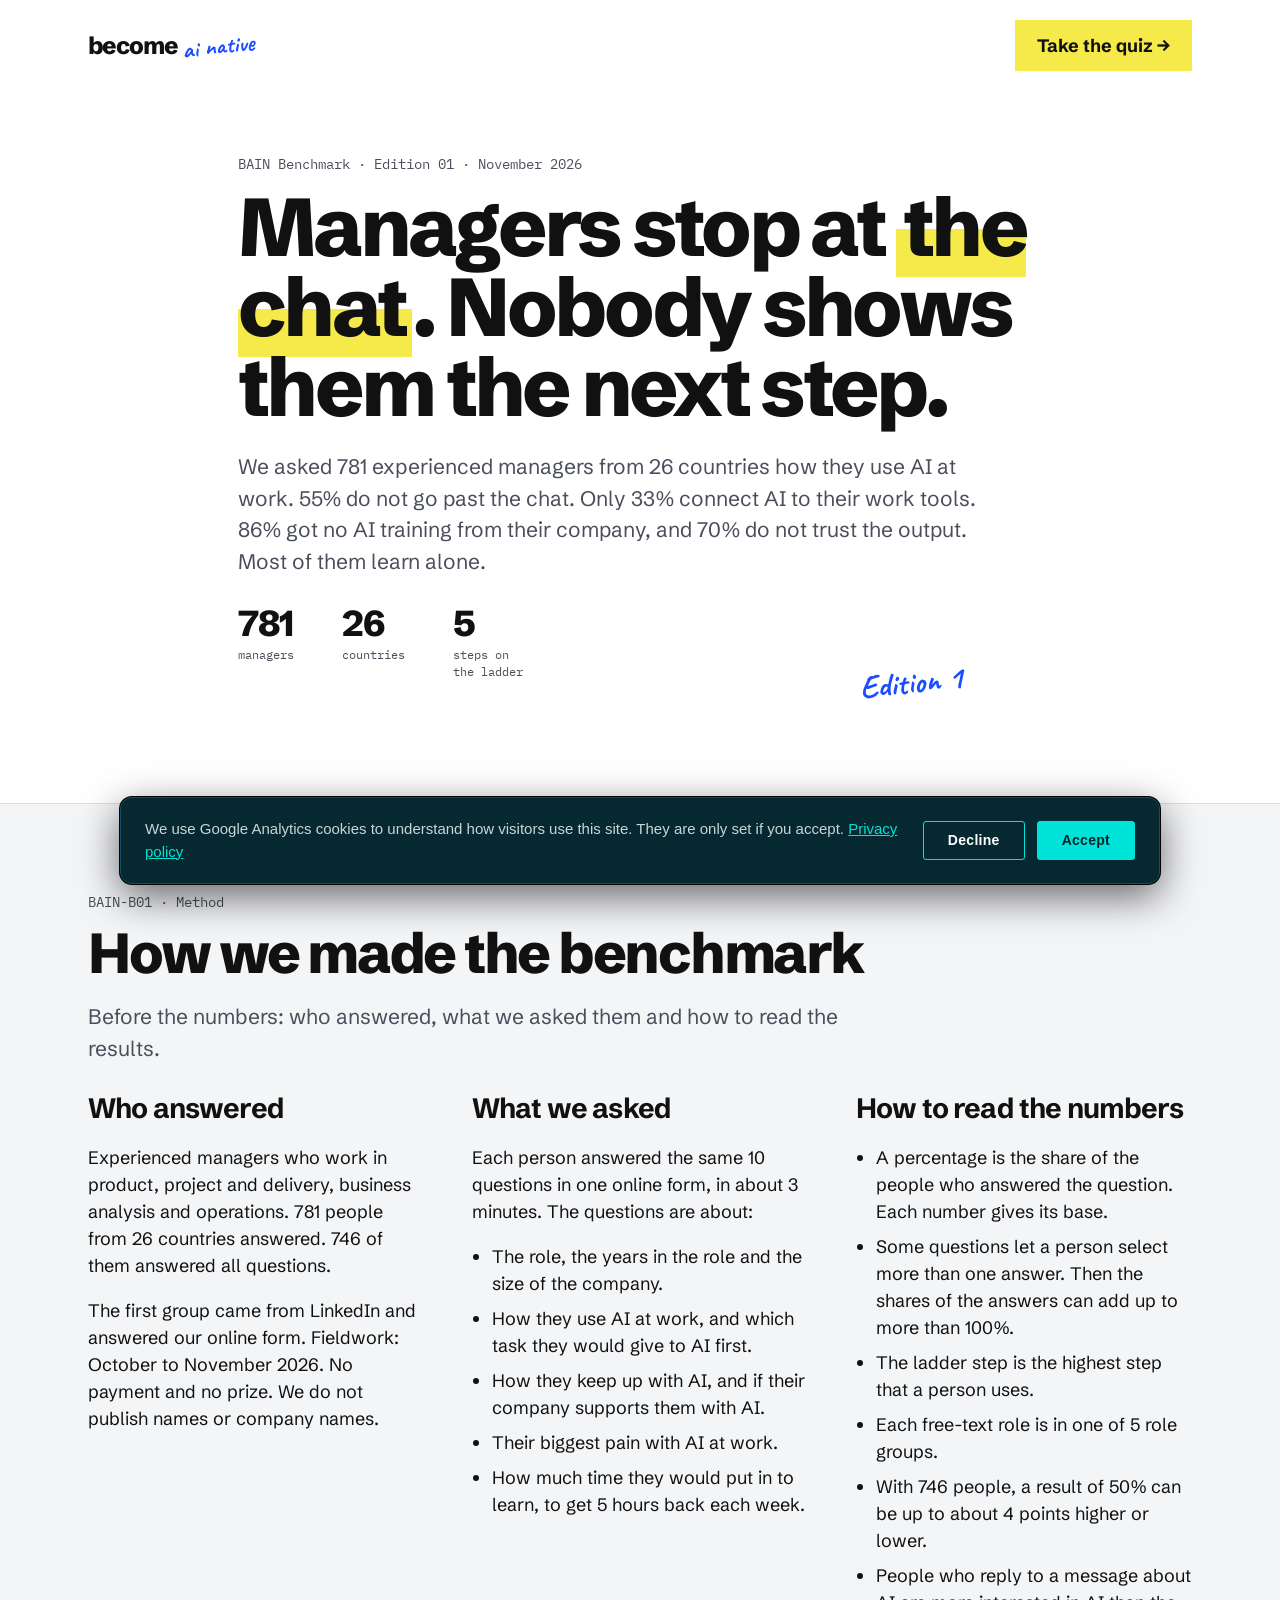
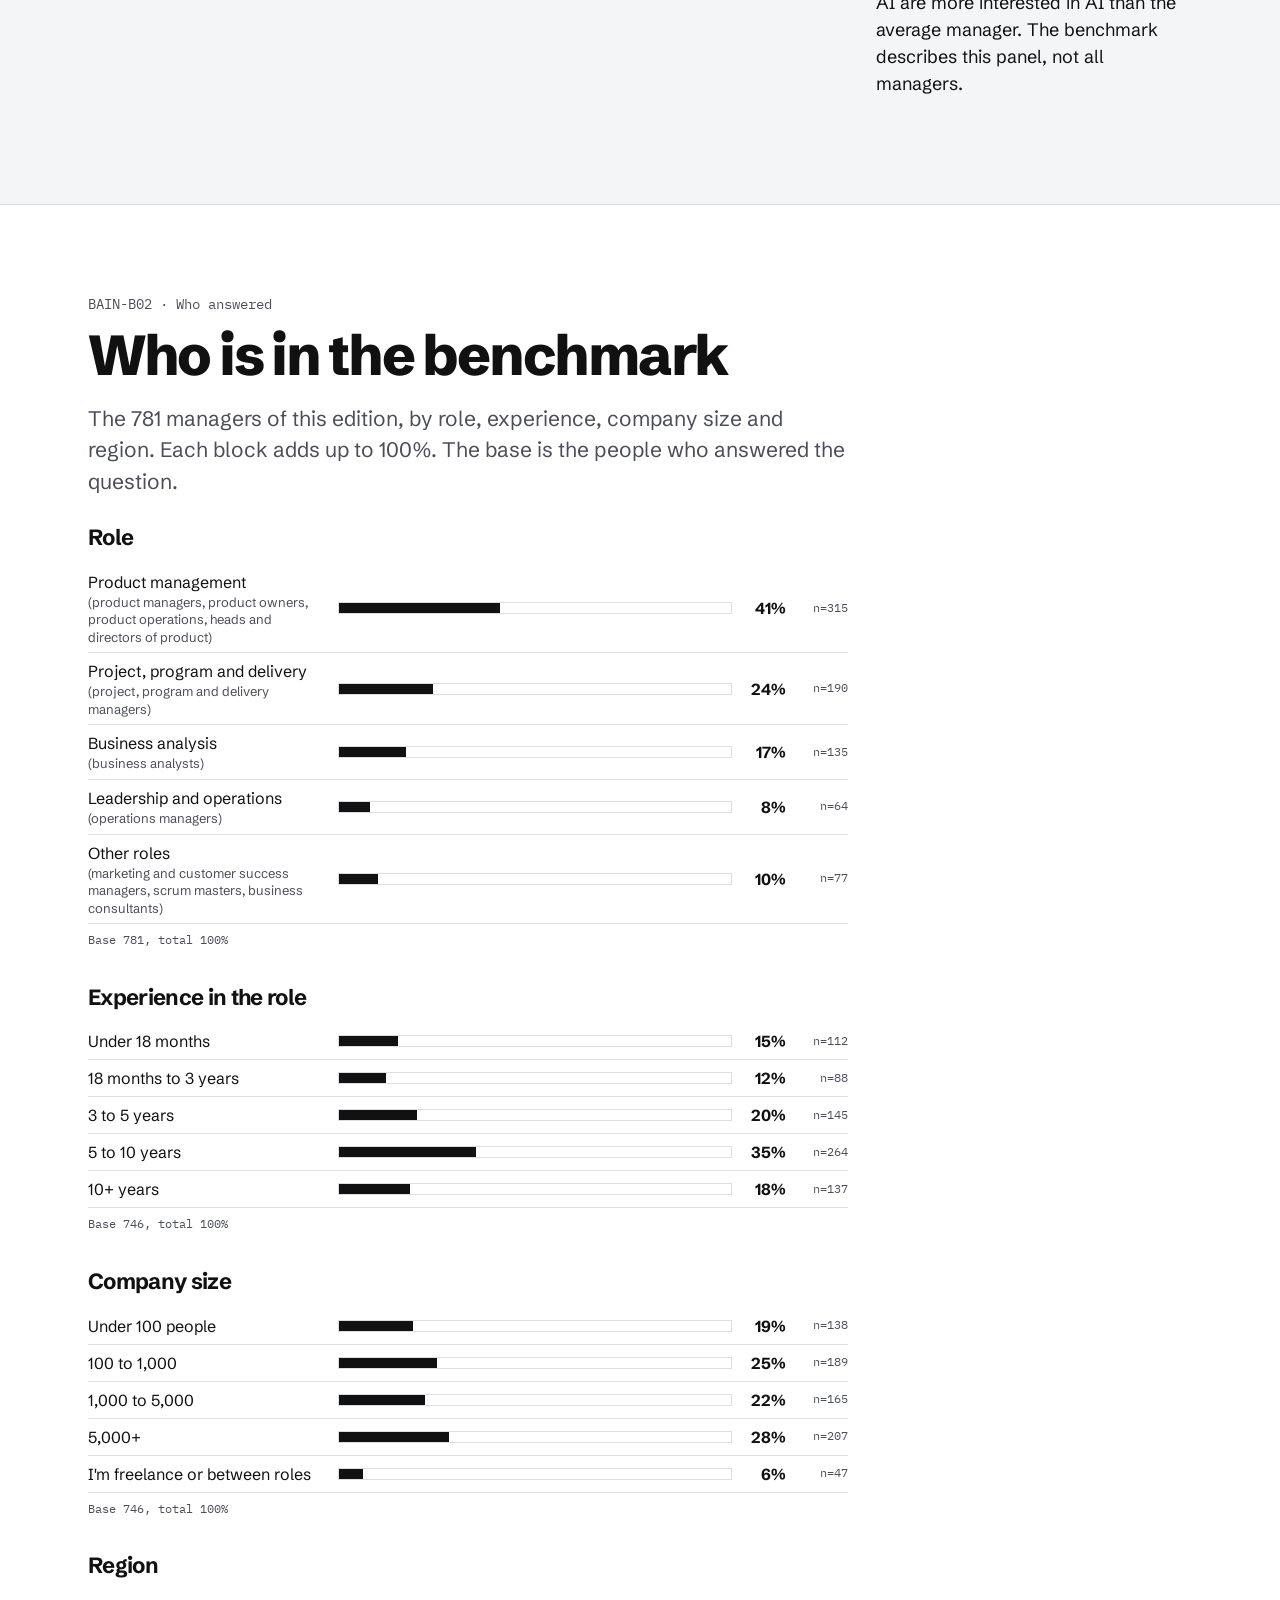
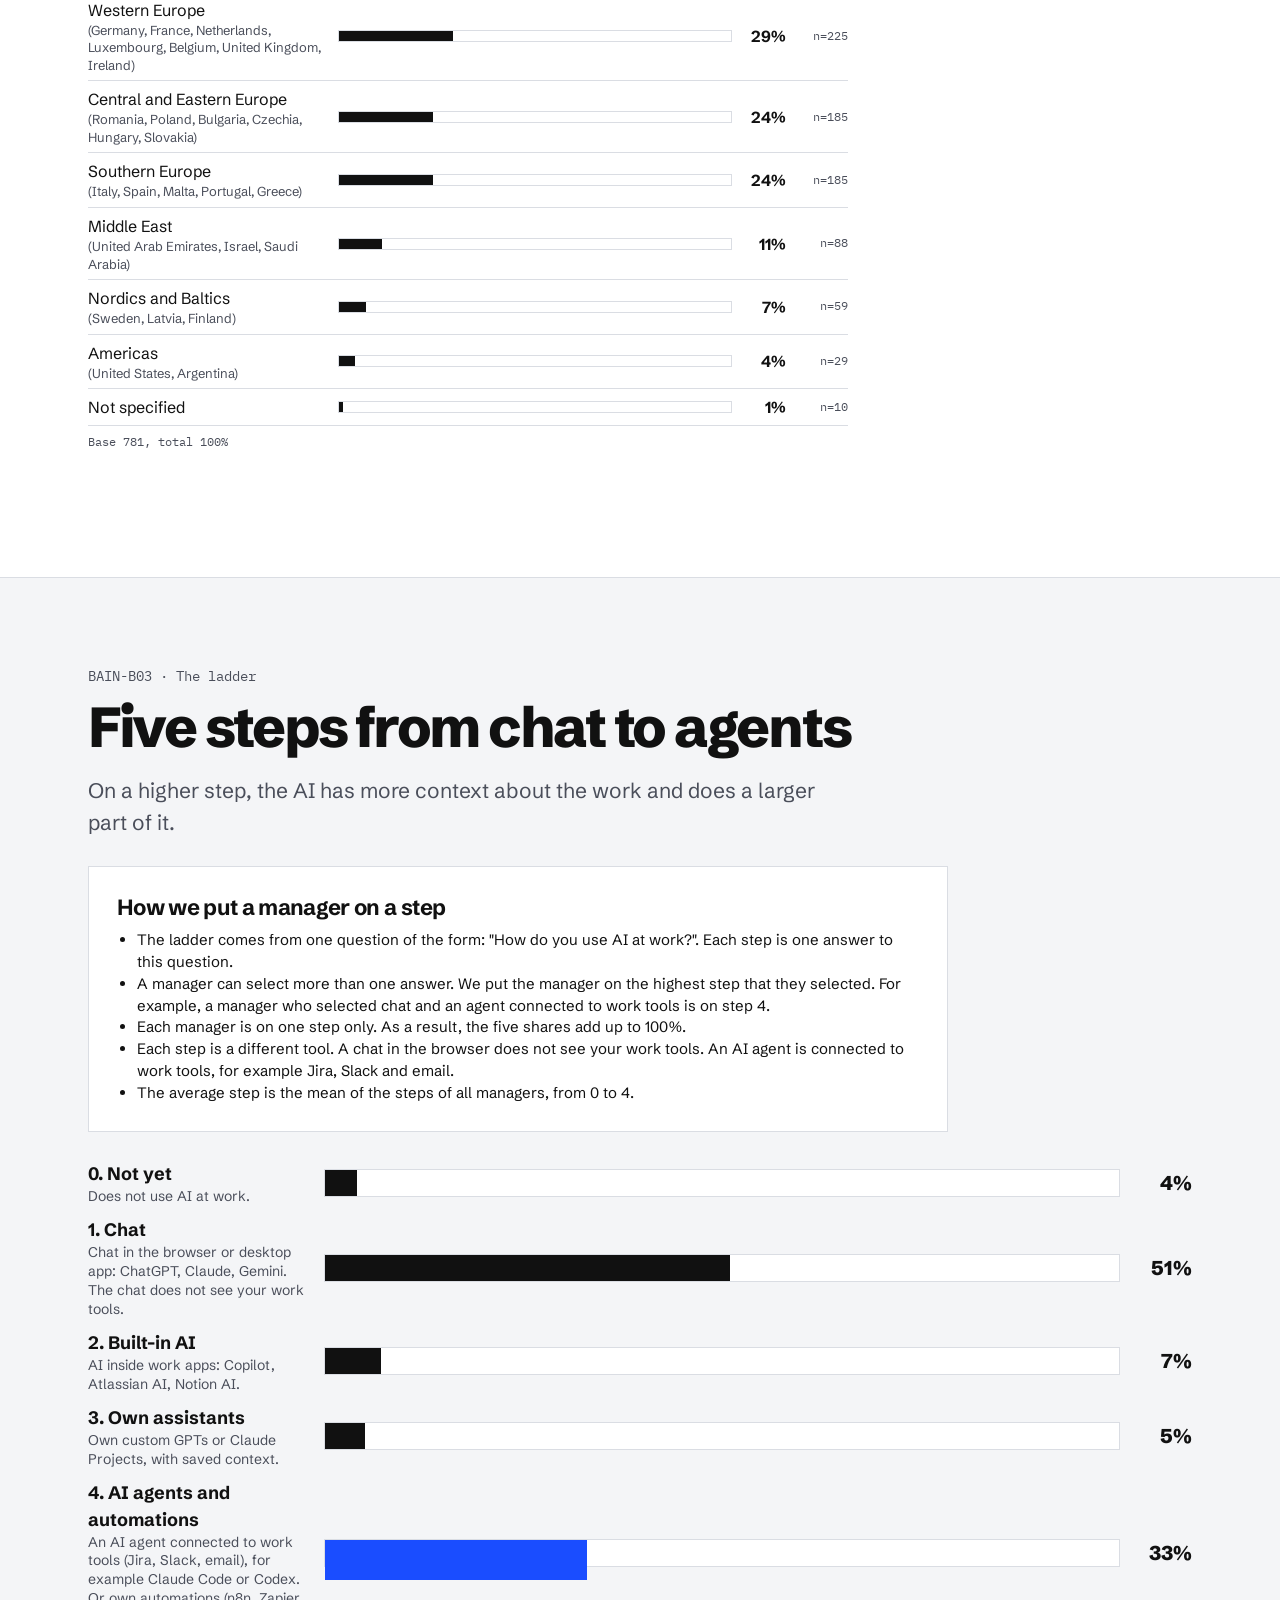
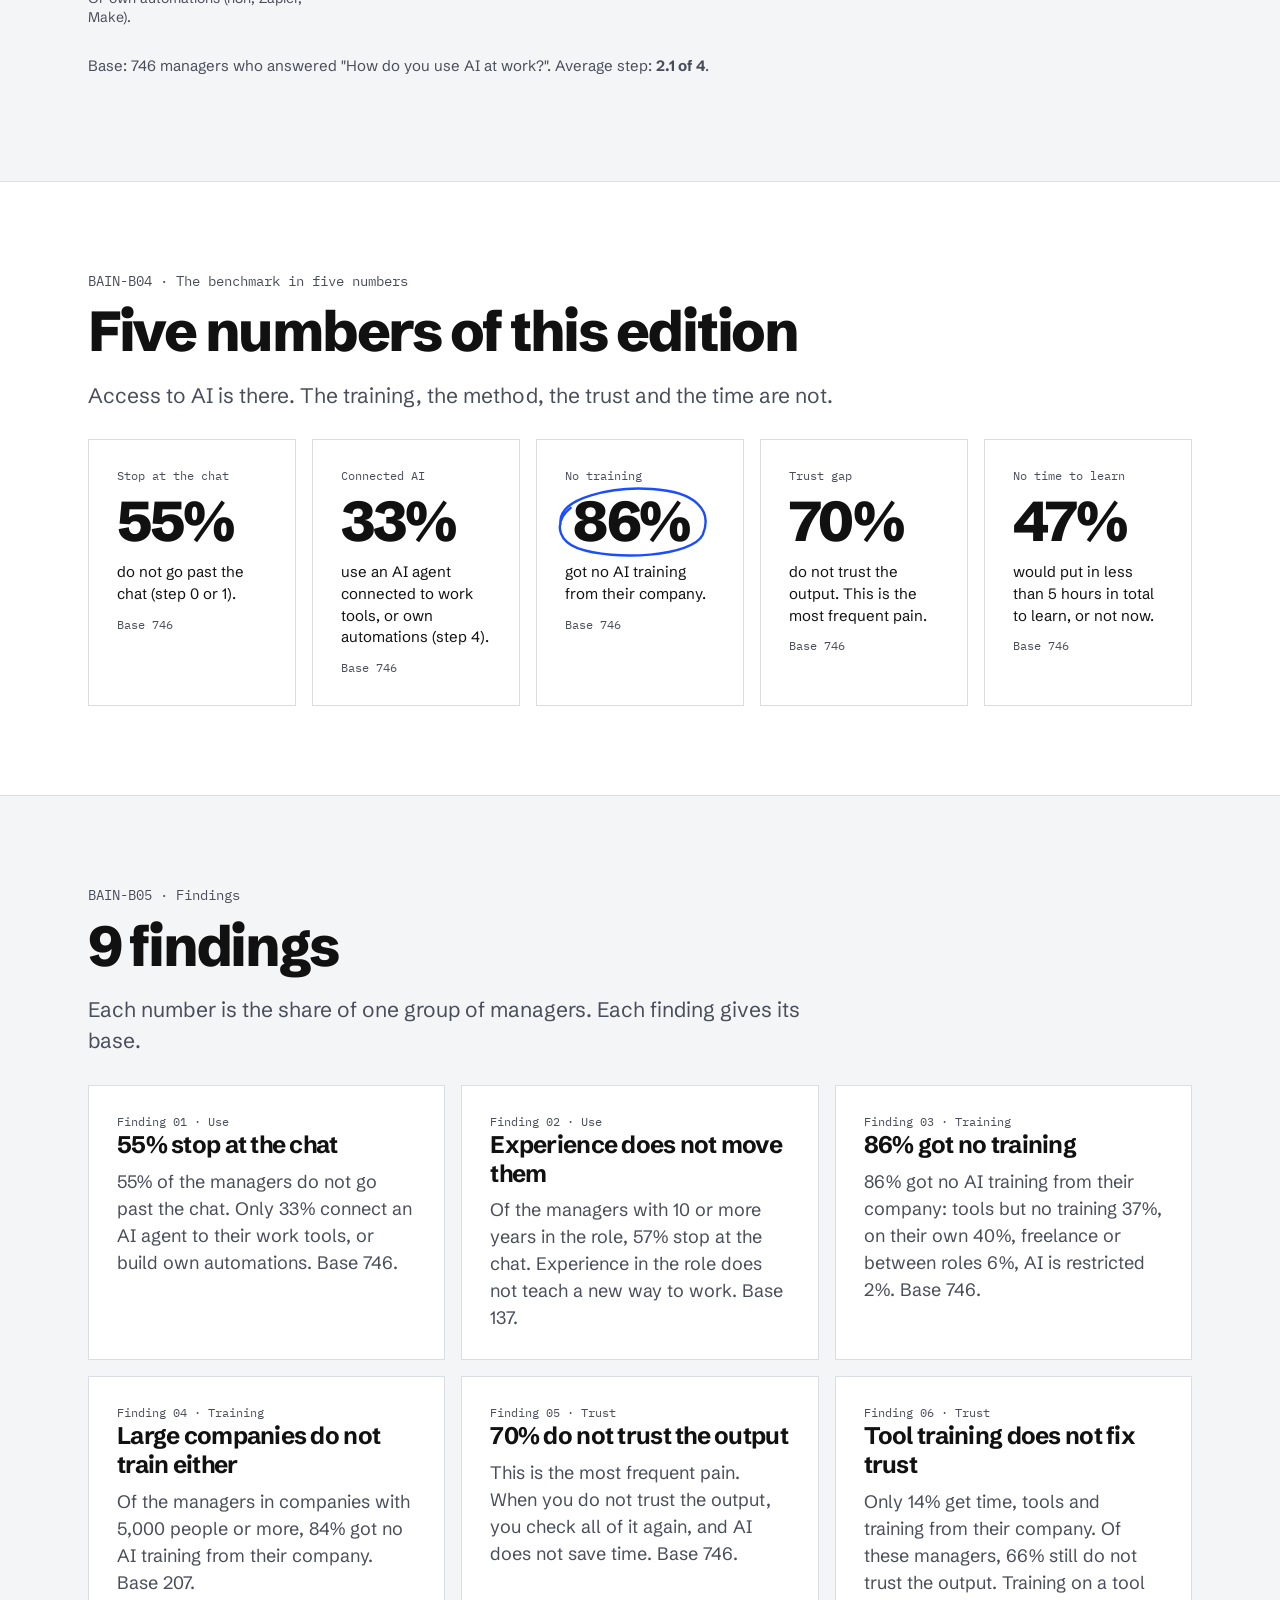
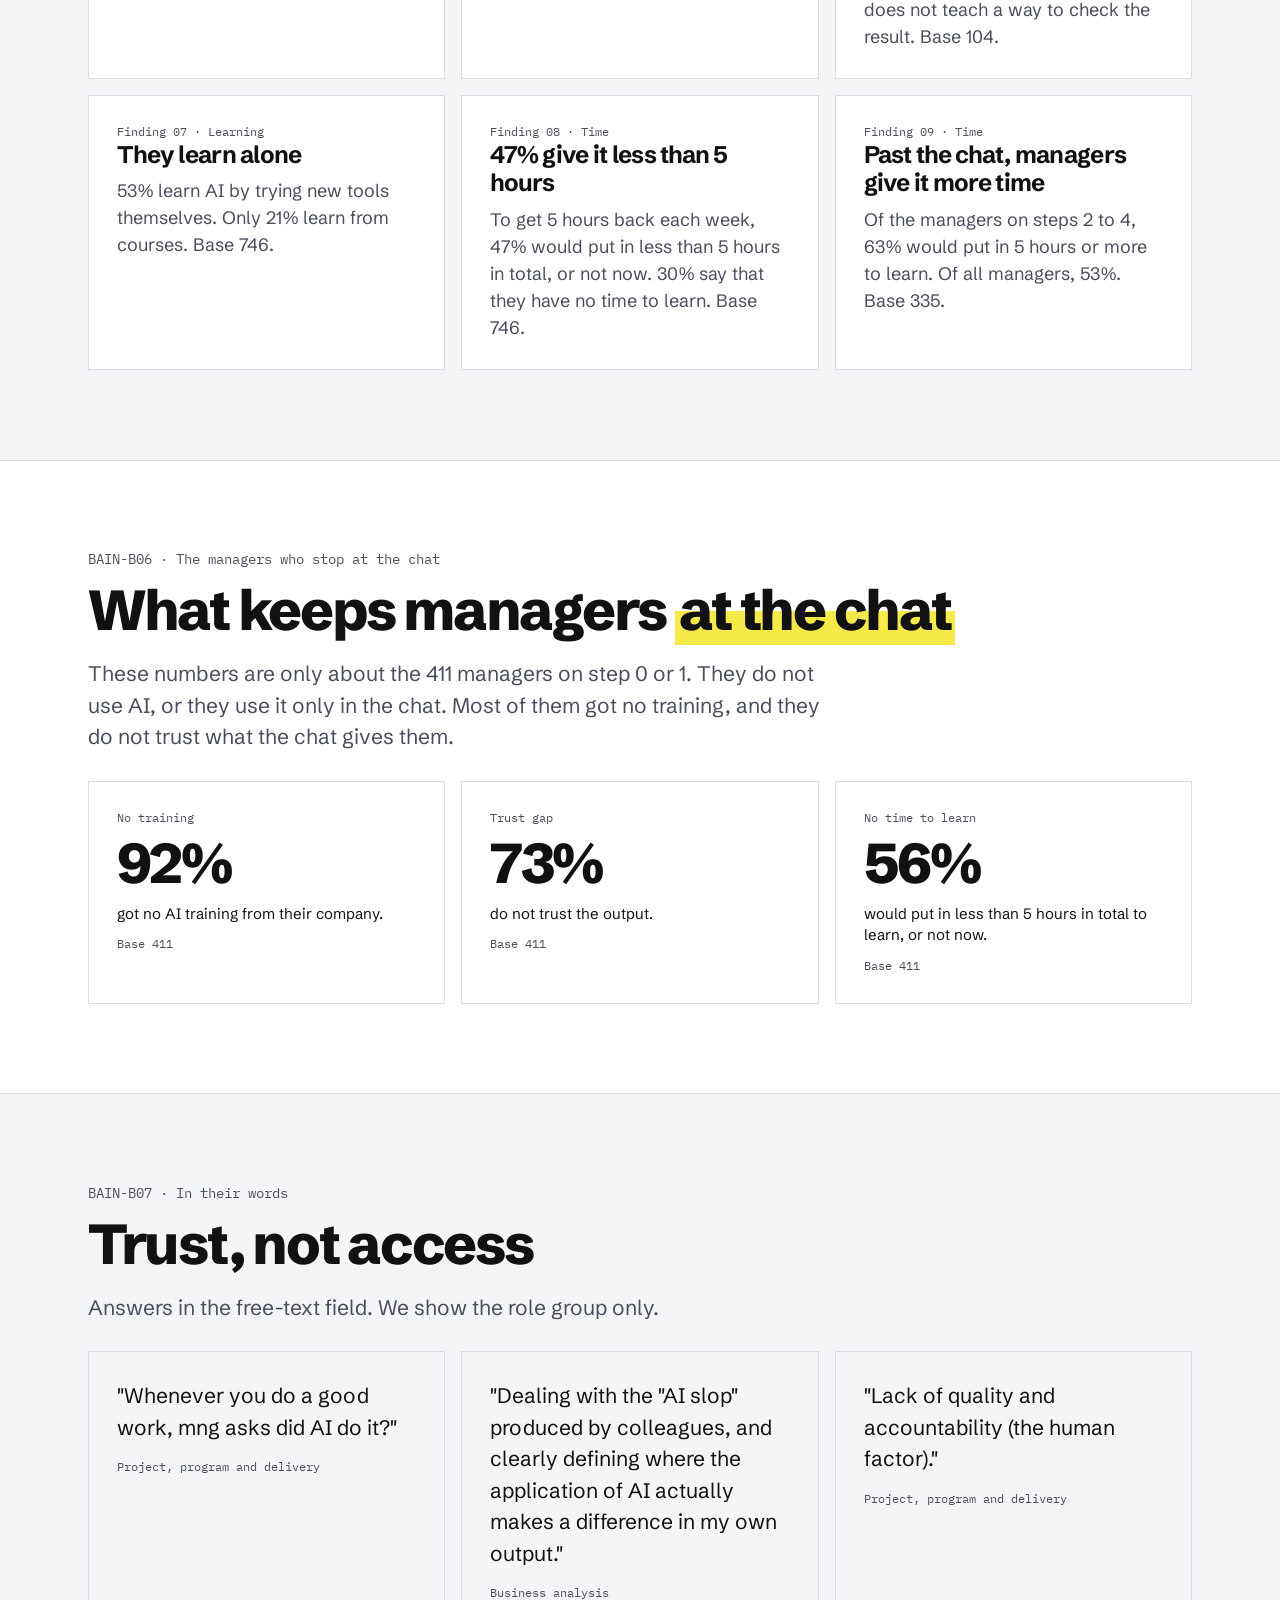
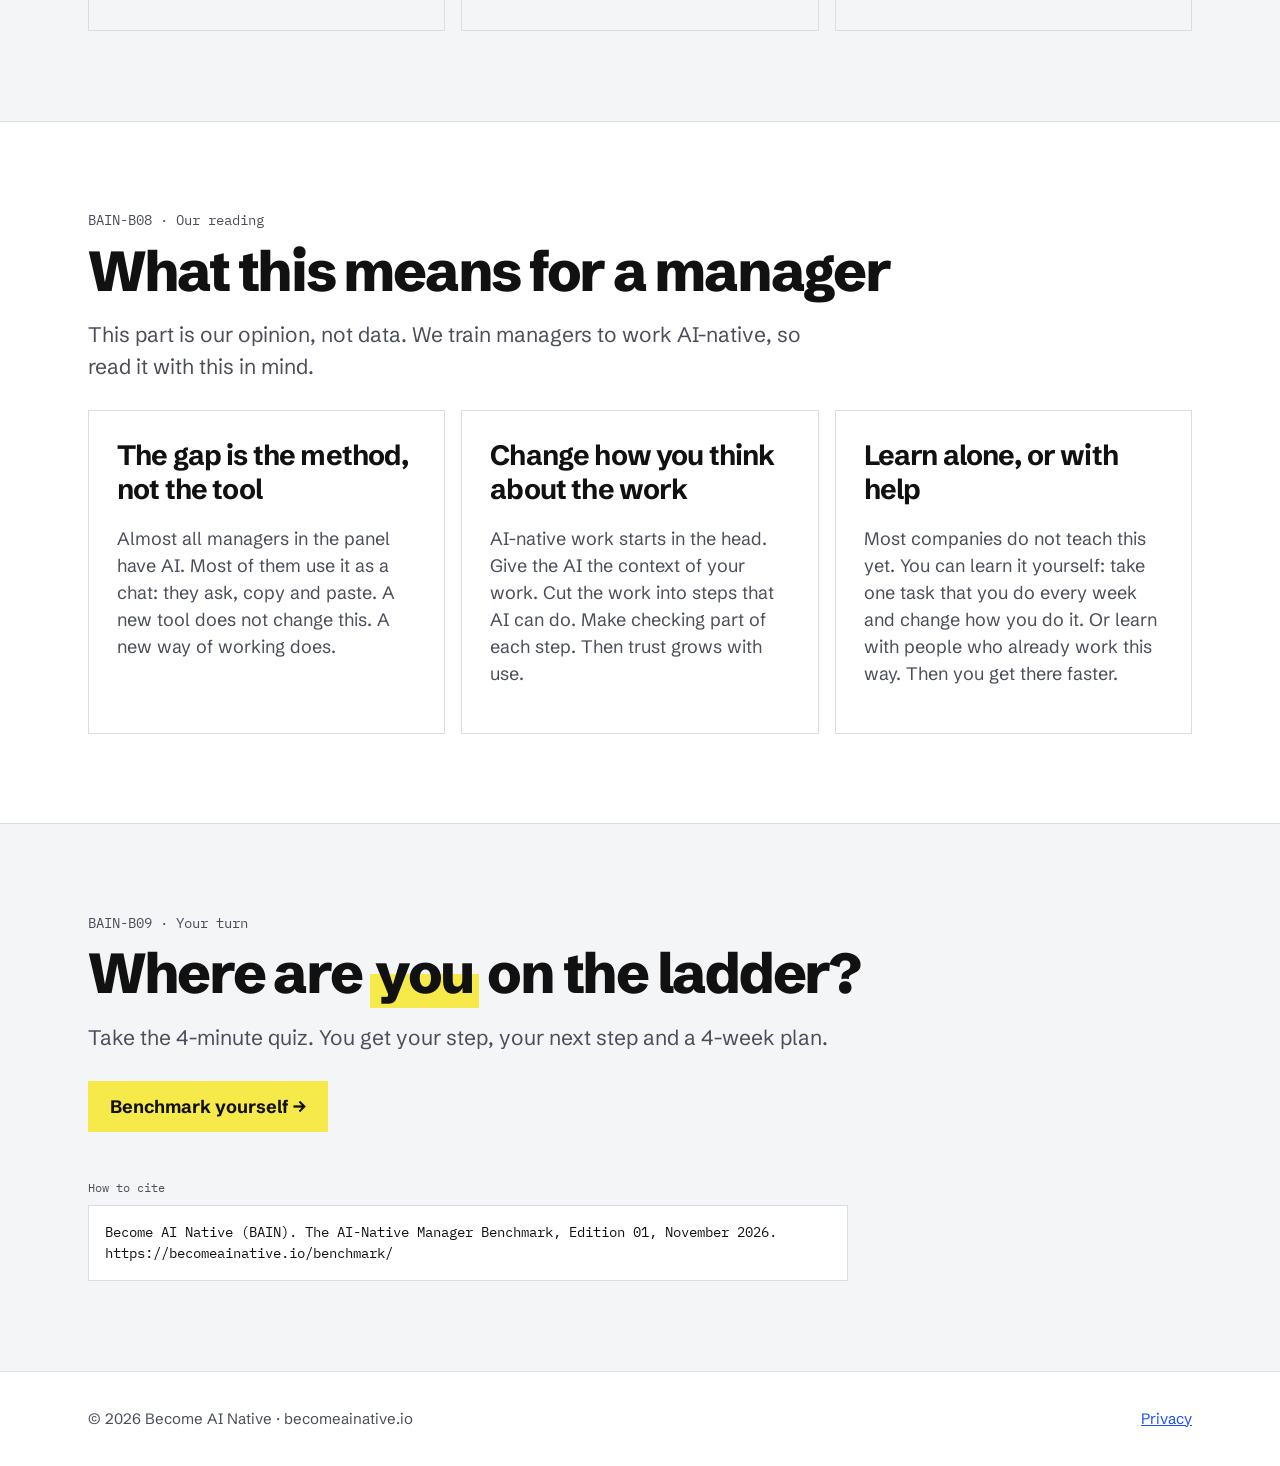
==== commit 18a8d62a: "Make the segment bars on the benchmark page compact: max 760px wide, smaller text and bars, less spa" ====
--- a/benchmark/index.html
+++ b/benchmark/index.html
@@ -70,10 +70,10 @@
 .diff td.num.adv{color:var(--pen)}
 .scroll{overflow-x:auto;-webkit-overflow-scrolling:touch}
 /* segments */
-.seg{margin:0 0 36px}.seg h3{font-size:22px;margin:0 0 12px}
-.seg-row{display:grid;grid-template-columns:minmax(140px,260px) 1fr 56px 64px;gap:12px;align-items:center;padding:8px 0;border-bottom:1px solid var(--rule)}
-.seg-row .track{height:16px}
-.seg-row small{display:block;font-size:14px;line-height:1.35;color:var(--muted)}
+.seg{margin:0 0 36px;max-width:760px}.seg h3{font-size:22px;margin:0 0 12px}
+.seg-row{display:grid;grid-template-columns:minmax(140px,240px) 1fr 44px 52px;gap:10px;align-items:center;padding:6px 0;border-bottom:1px solid var(--rule);font-size:16px}
+.seg-row .track{height:12px}
+.seg-row small{display:block;font-size:13px;line-height:1.35;color:var(--muted)}
 .seg-row .n{font:400 12px/1.4 var(--font-mono);color:var(--muted);text-align:right}
 .seg-row .p{font-weight:700;text-align:right}
 .flag{font:400 11px/1 var(--font-mono);color:var(--muted);border:1px dashed var(--rule-strong);padding:2px 4px;margin-left:6px;white-space:nowrap}
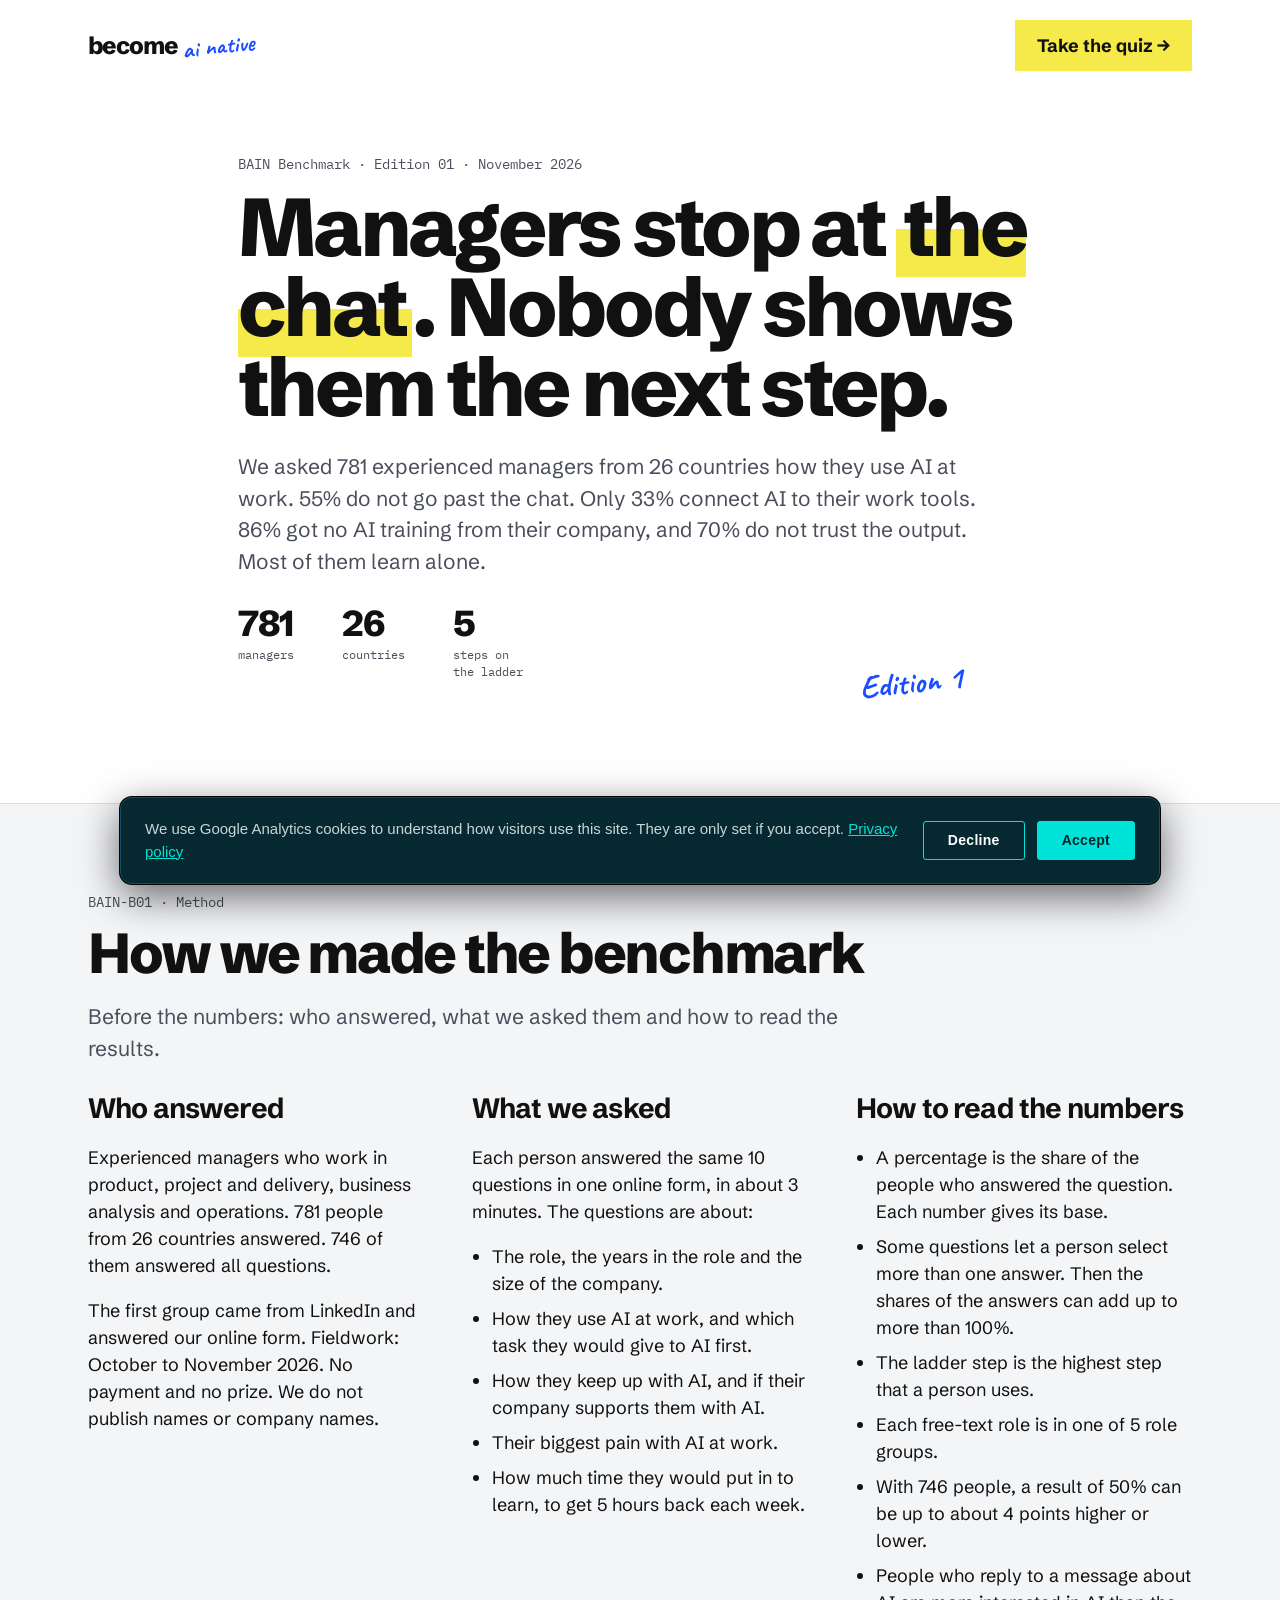
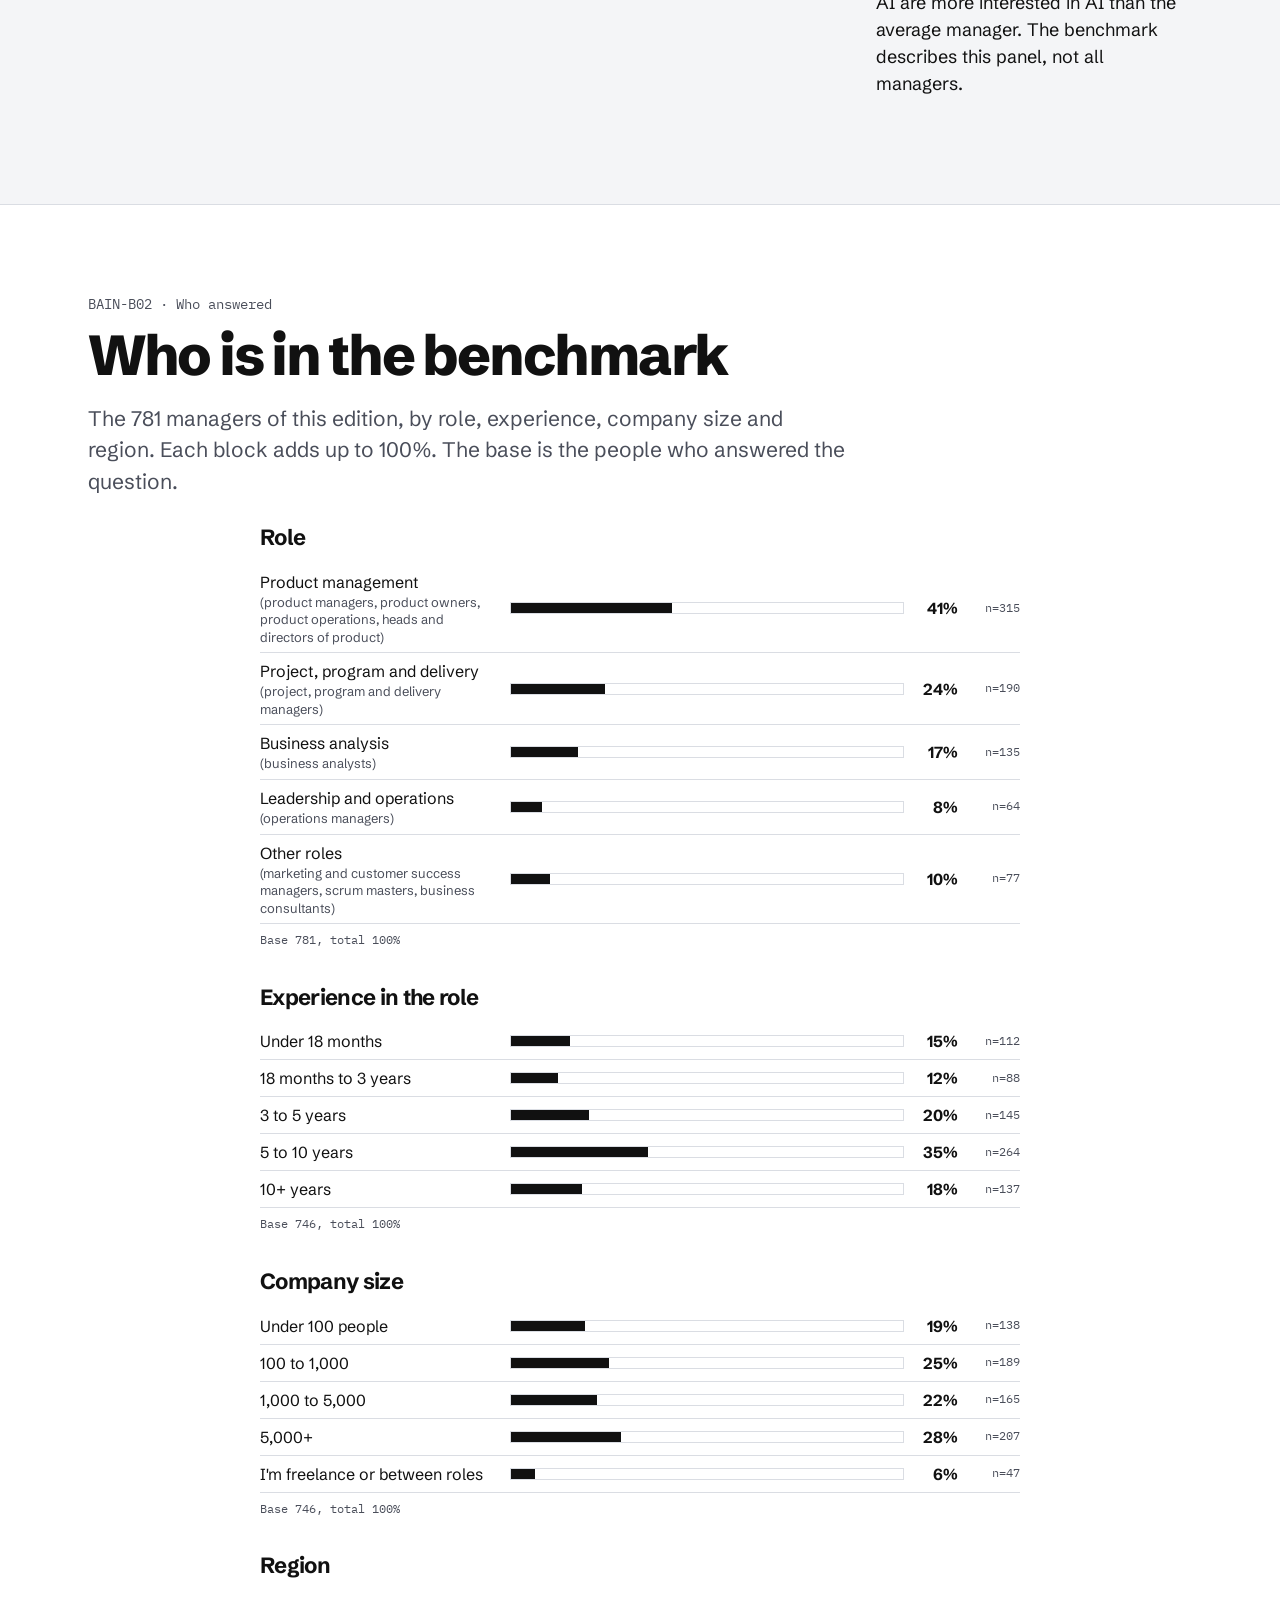
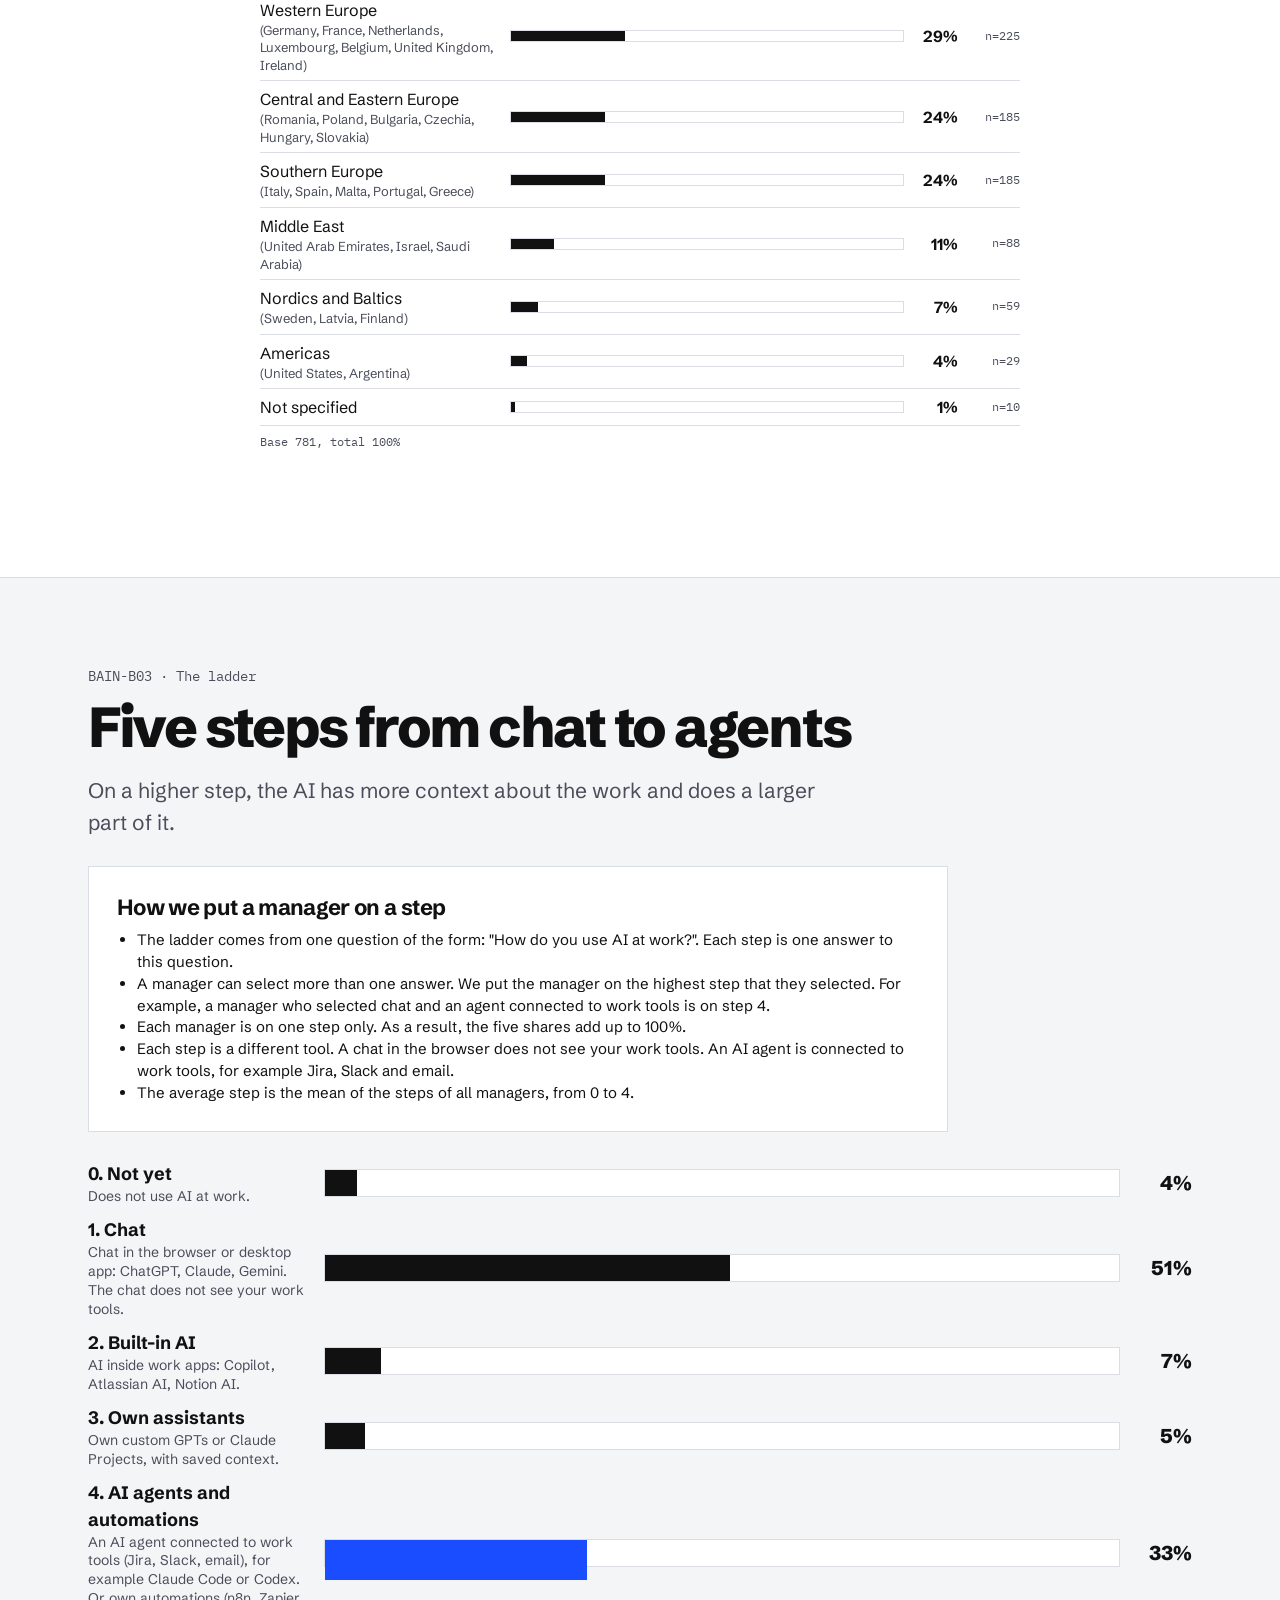
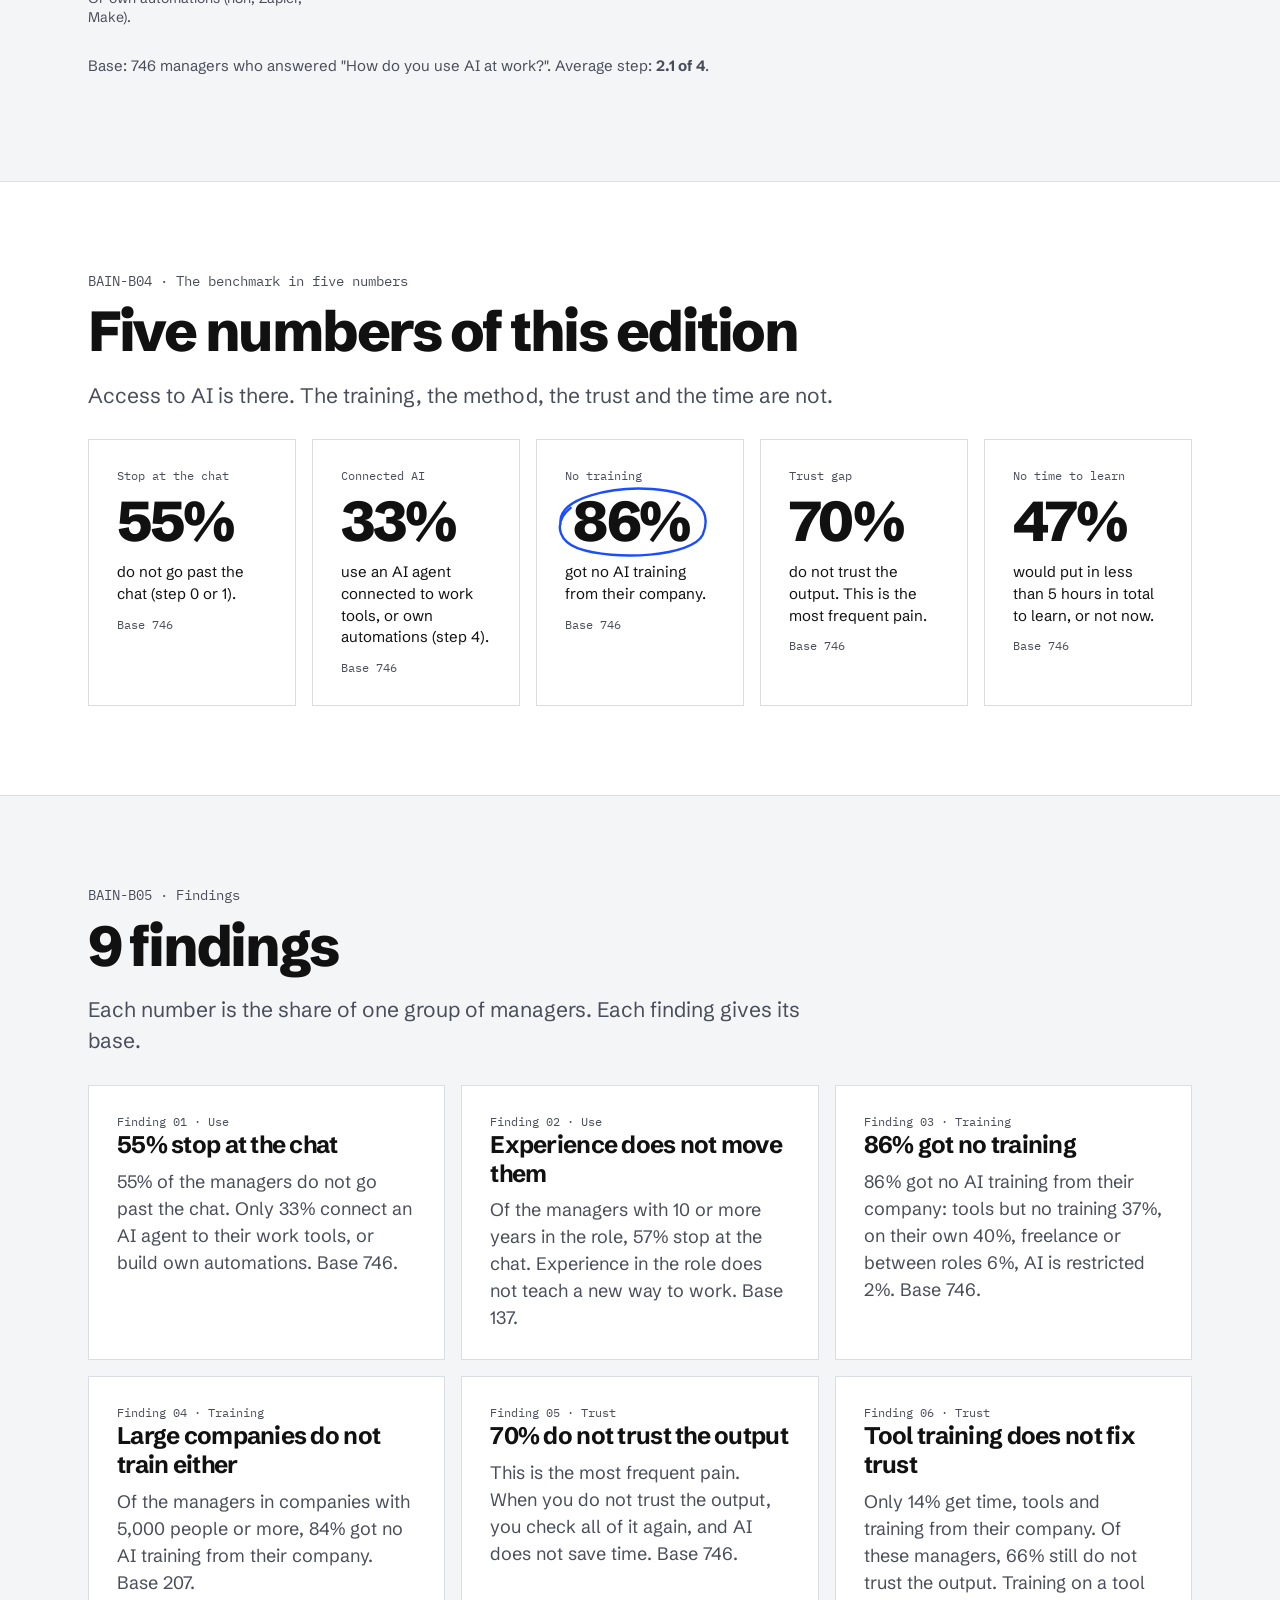
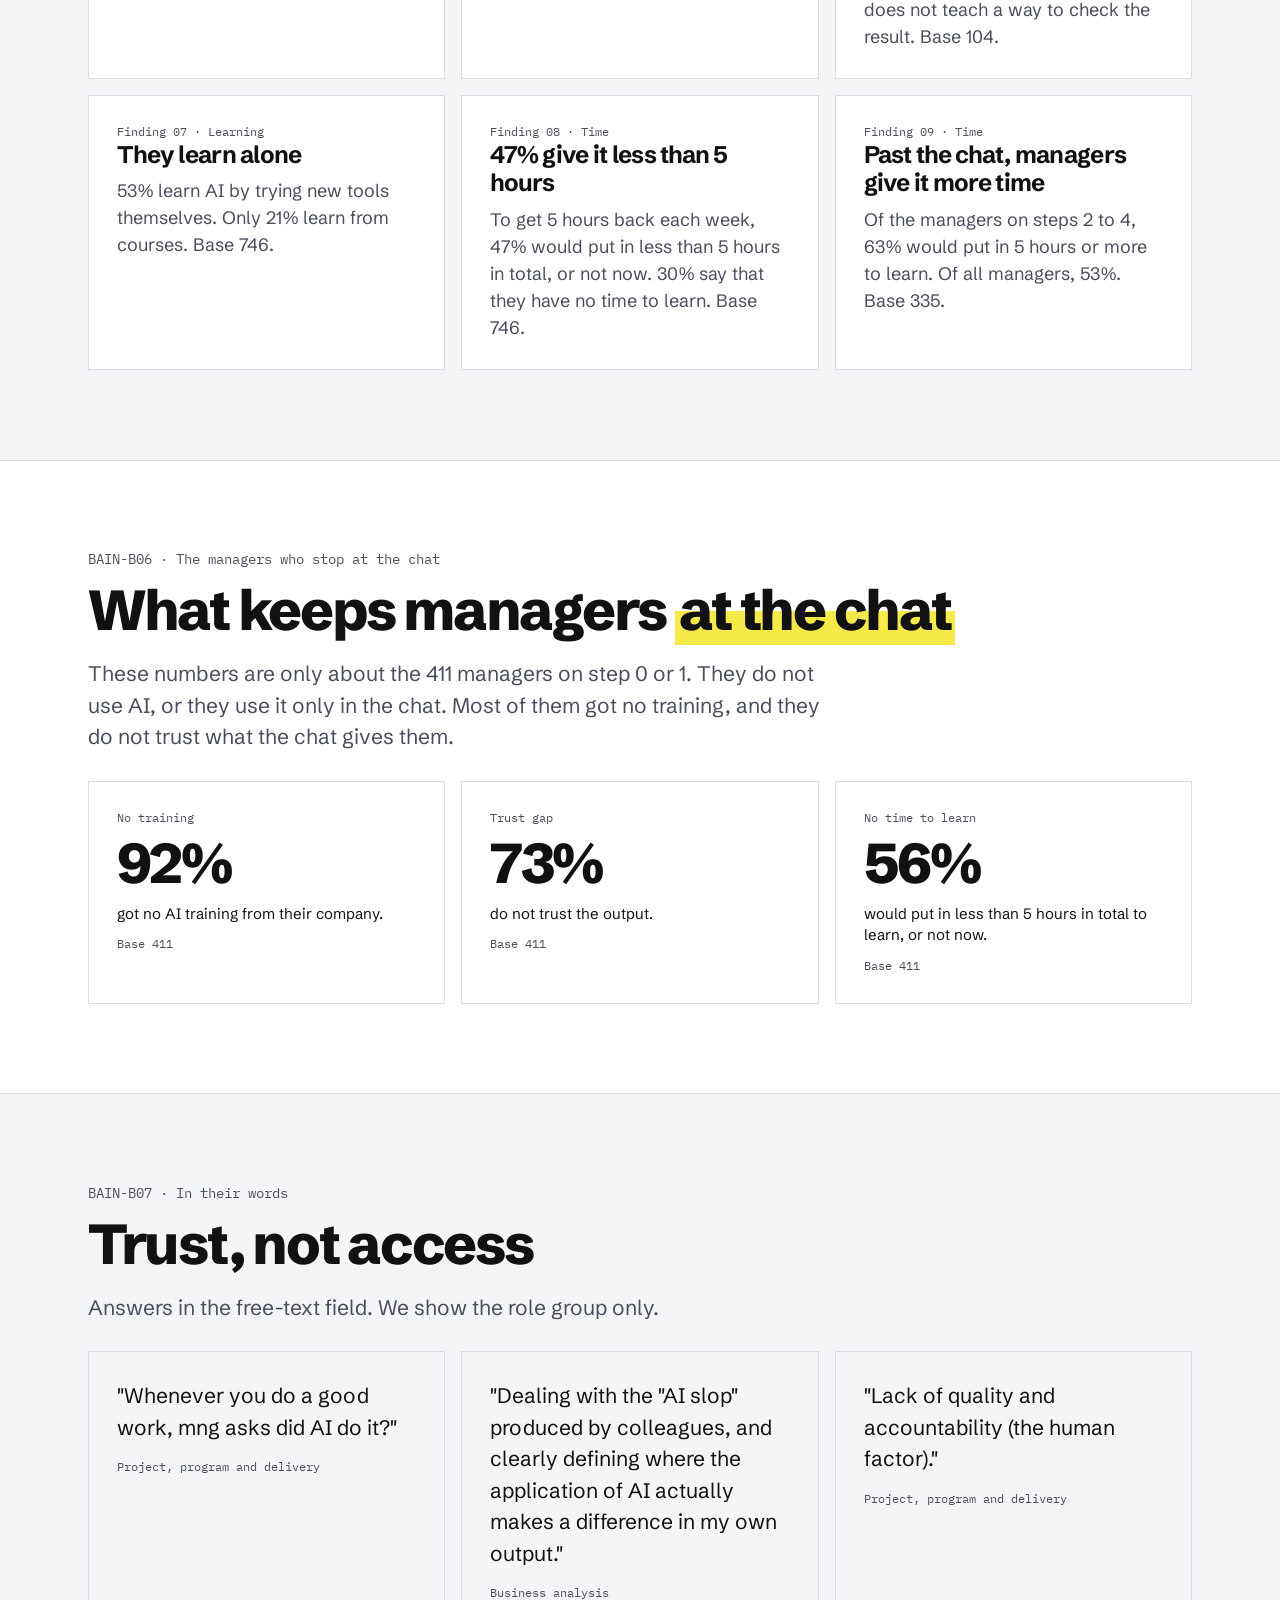
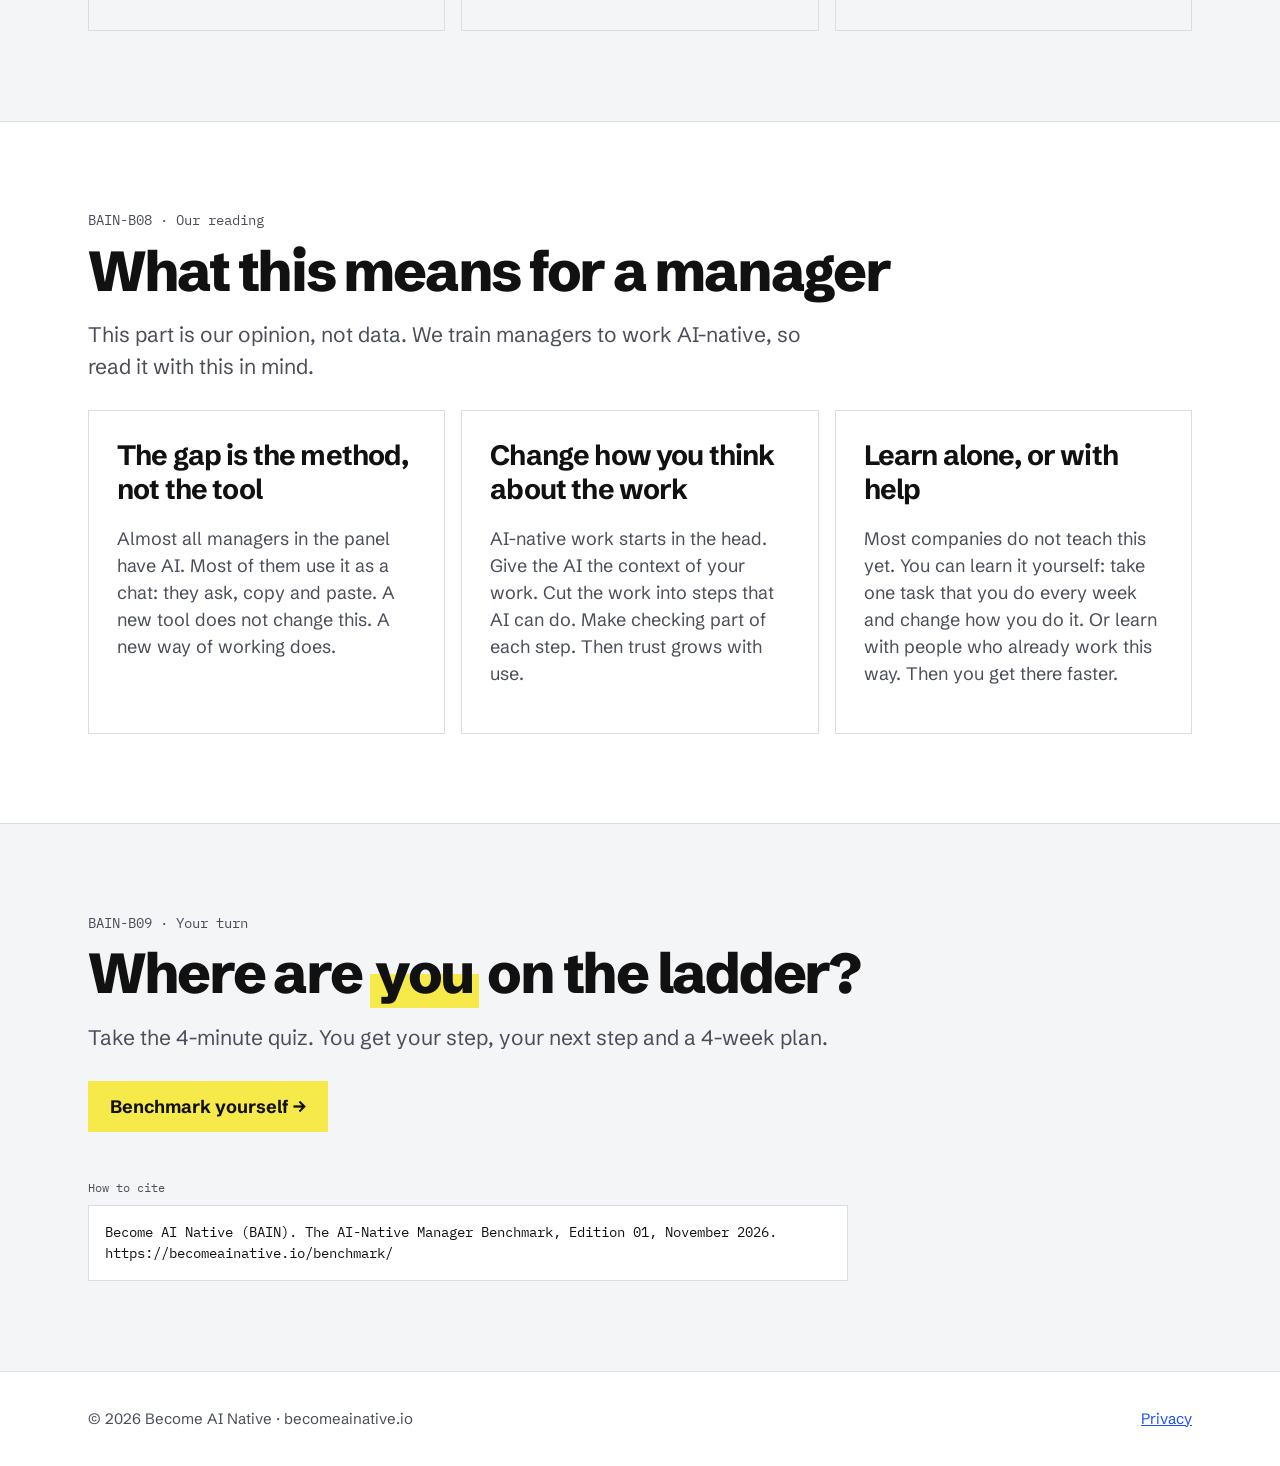
==== commit c7608610: "Center the segment blocks on the benchmark page Co-Authored-By: Claude Opus 5.5 <noreply@anthropic.c" ====
--- a/benchmark/index.html
+++ b/benchmark/index.html
@@ -70,7 +70,7 @@
 .diff td.num.adv{color:var(--pen)}
 .scroll{overflow-x:auto;-webkit-overflow-scrolling:touch}
 /* segments */
-.seg{margin:0 0 36px;max-width:760px}.seg h3{font-size:22px;margin:0 0 12px}
+.seg{margin:0 auto 36px;max-width:760px}.seg h3{font-size:22px;margin:0 0 12px}
 .seg-row{display:grid;grid-template-columns:minmax(140px,240px) 1fr 44px 52px;gap:10px;align-items:center;padding:6px 0;border-bottom:1px solid var(--rule);font-size:16px}
 .seg-row .track{height:12px}
 .seg-row small{display:block;font-size:13px;line-height:1.35;color:var(--muted)}
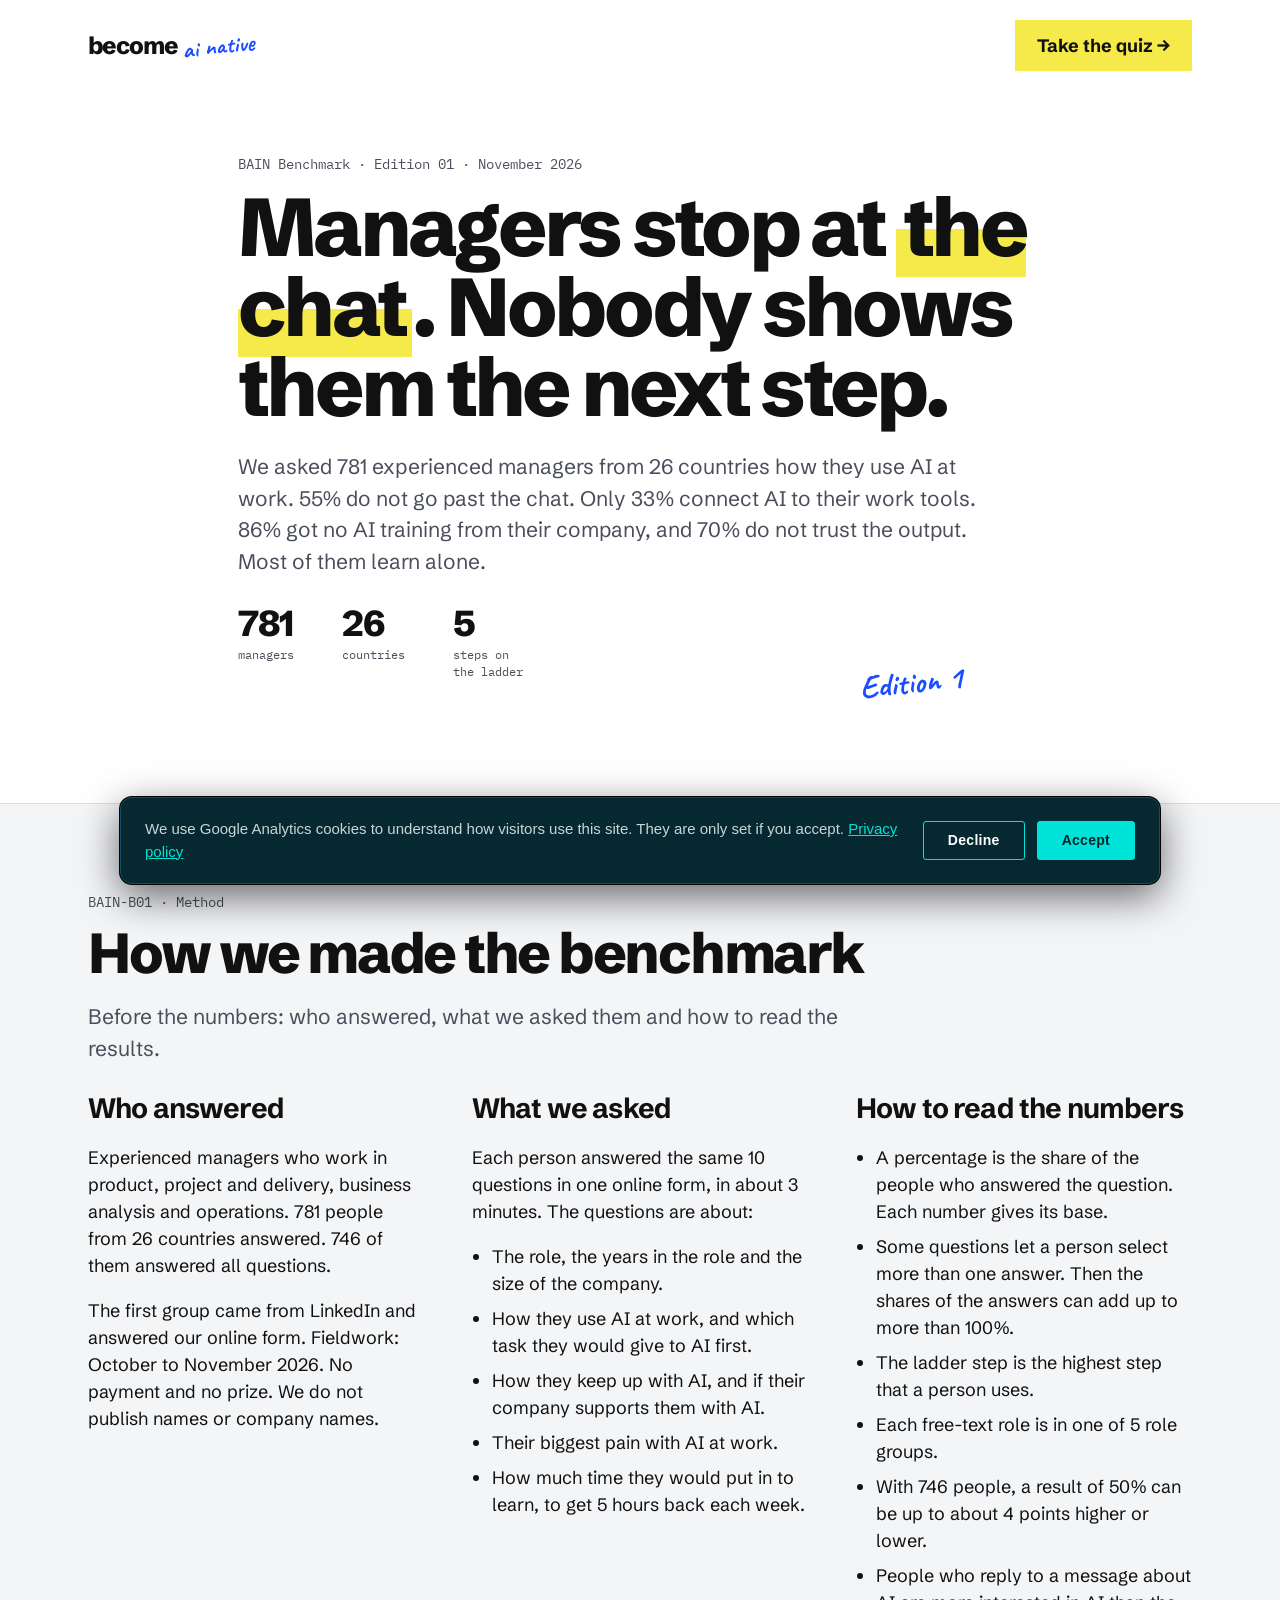
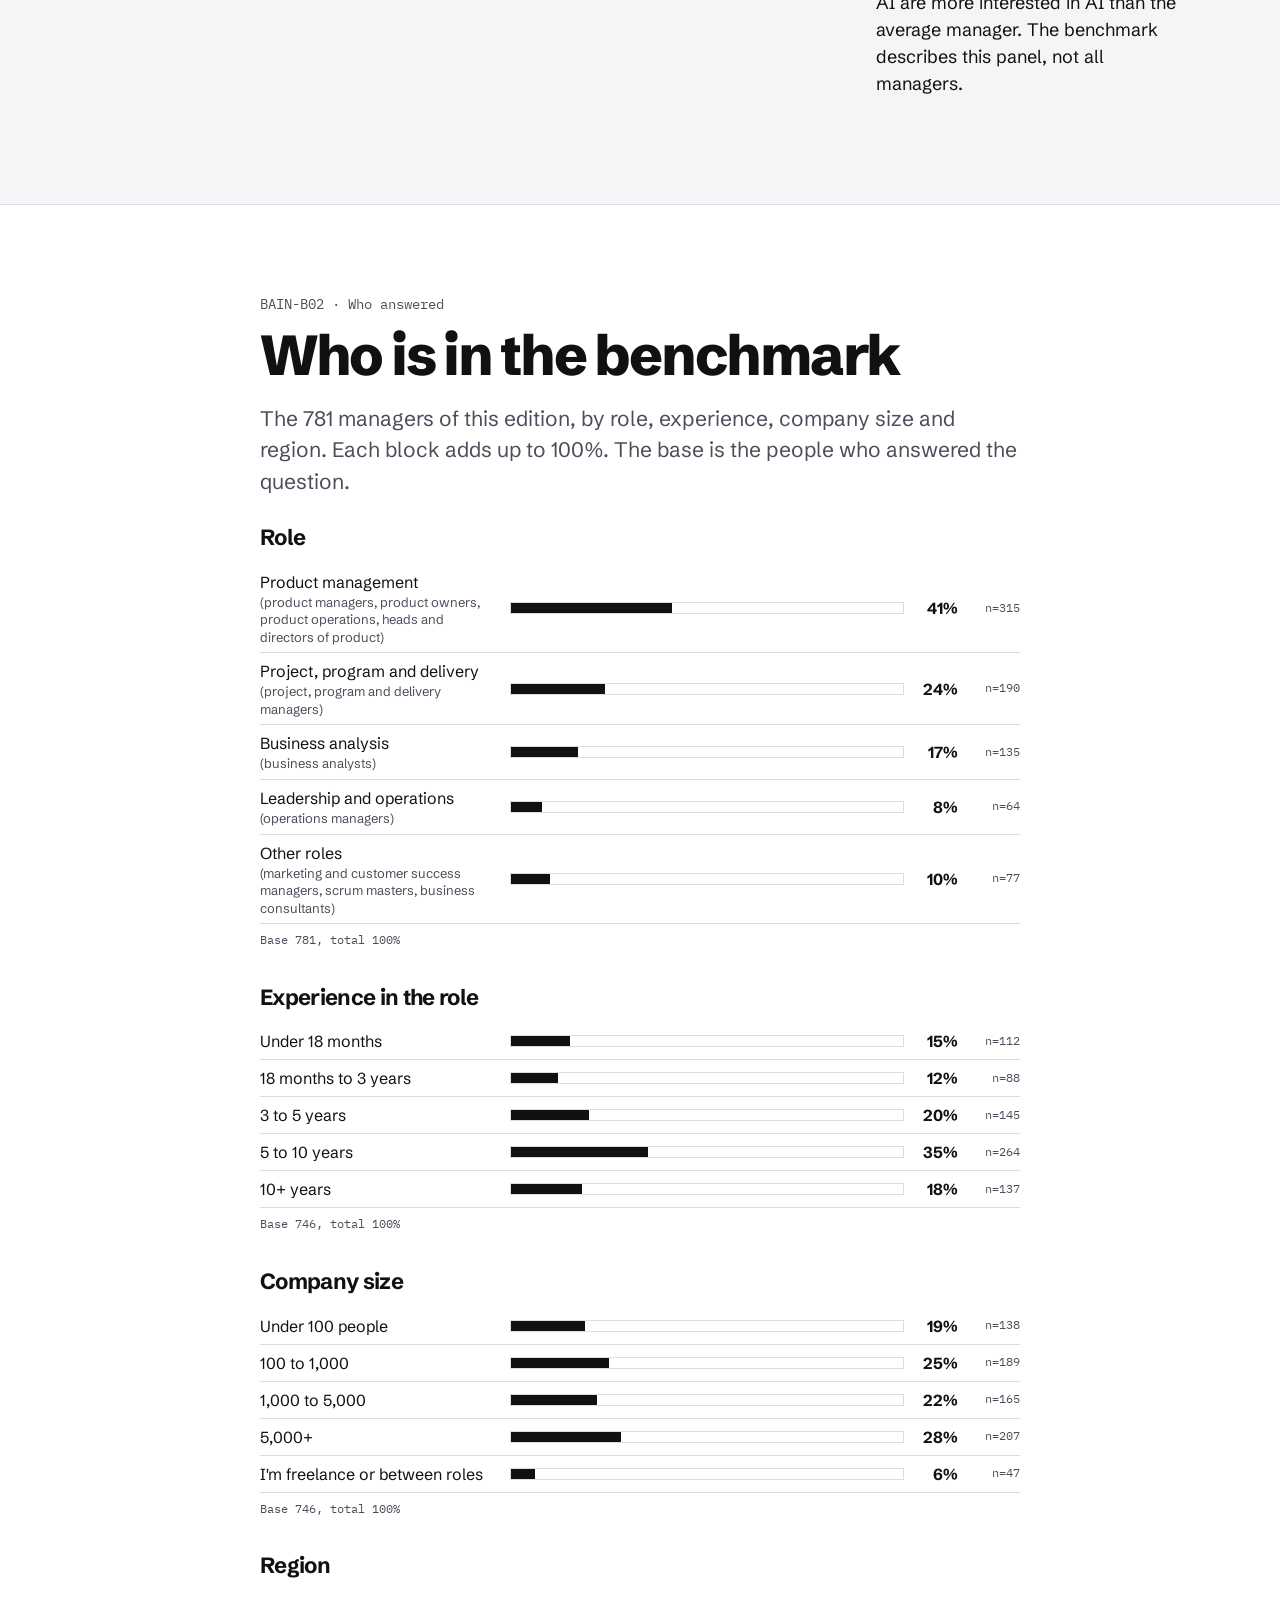
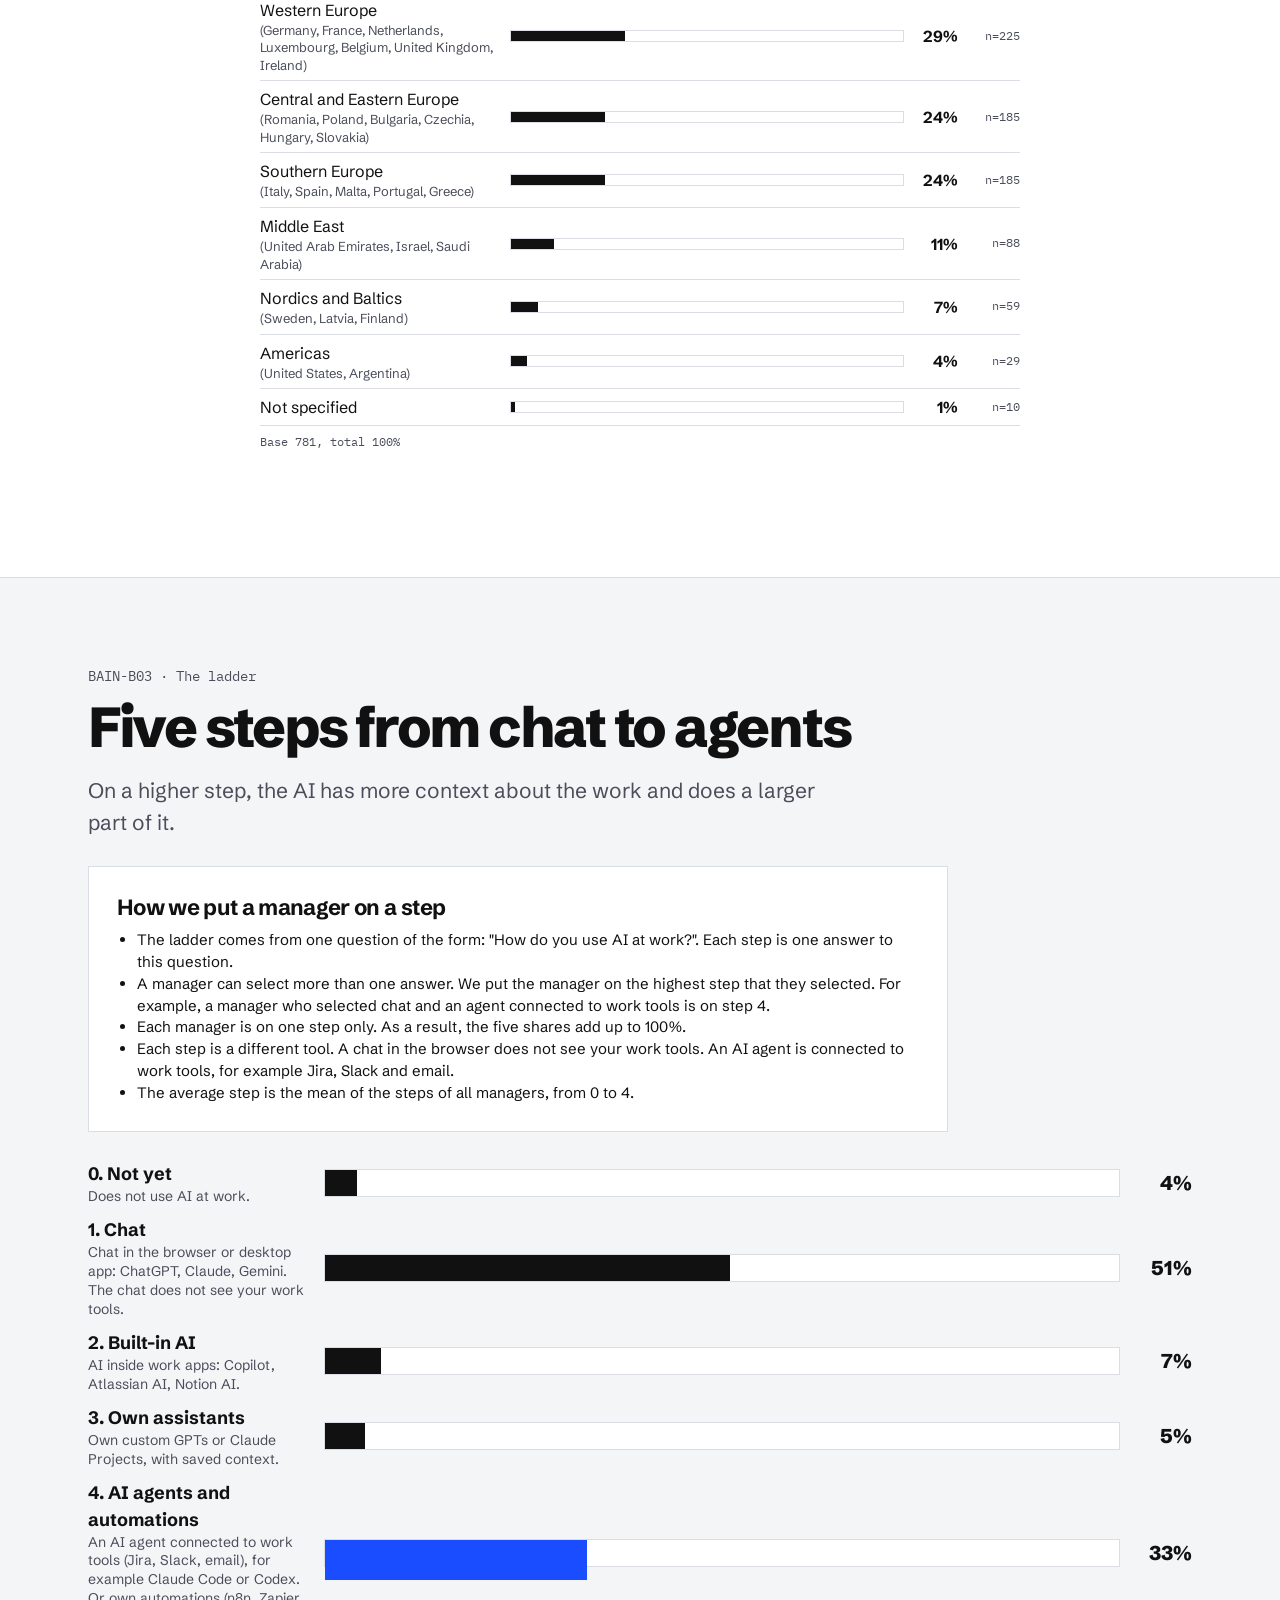
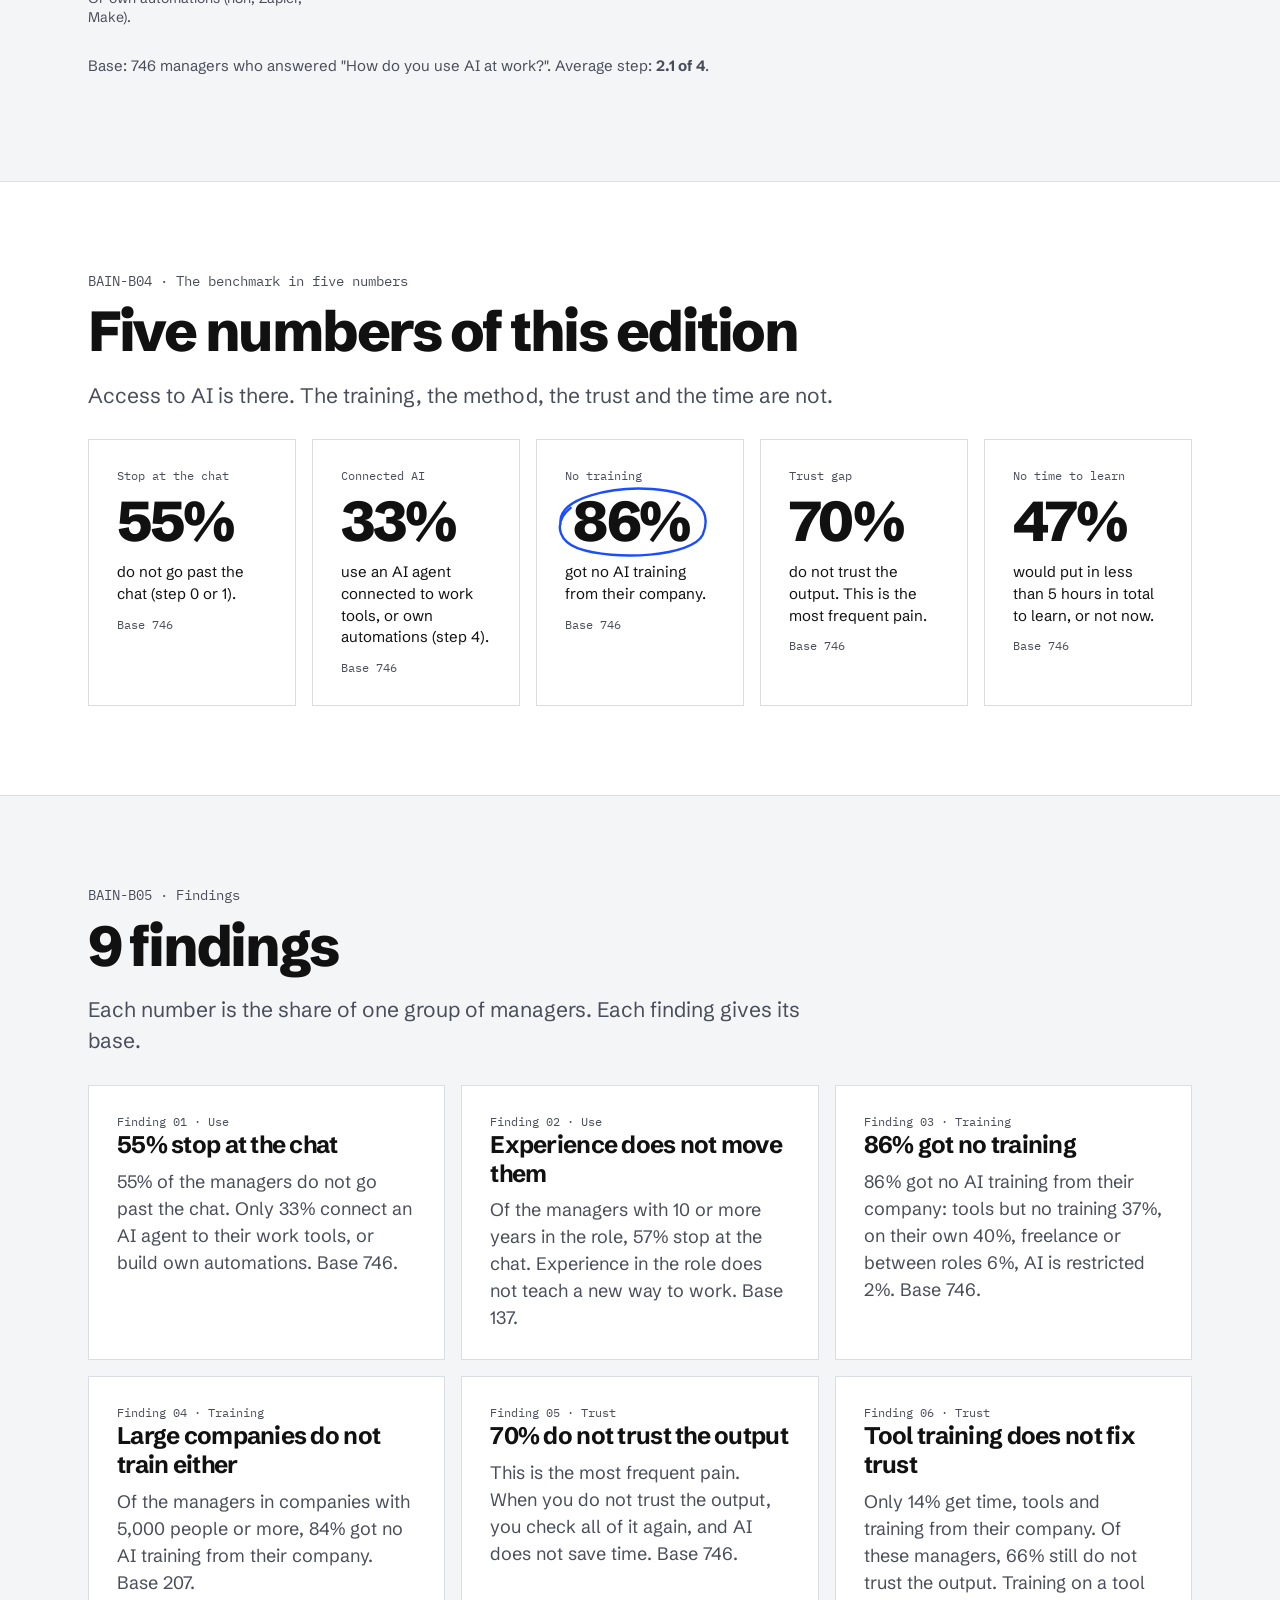
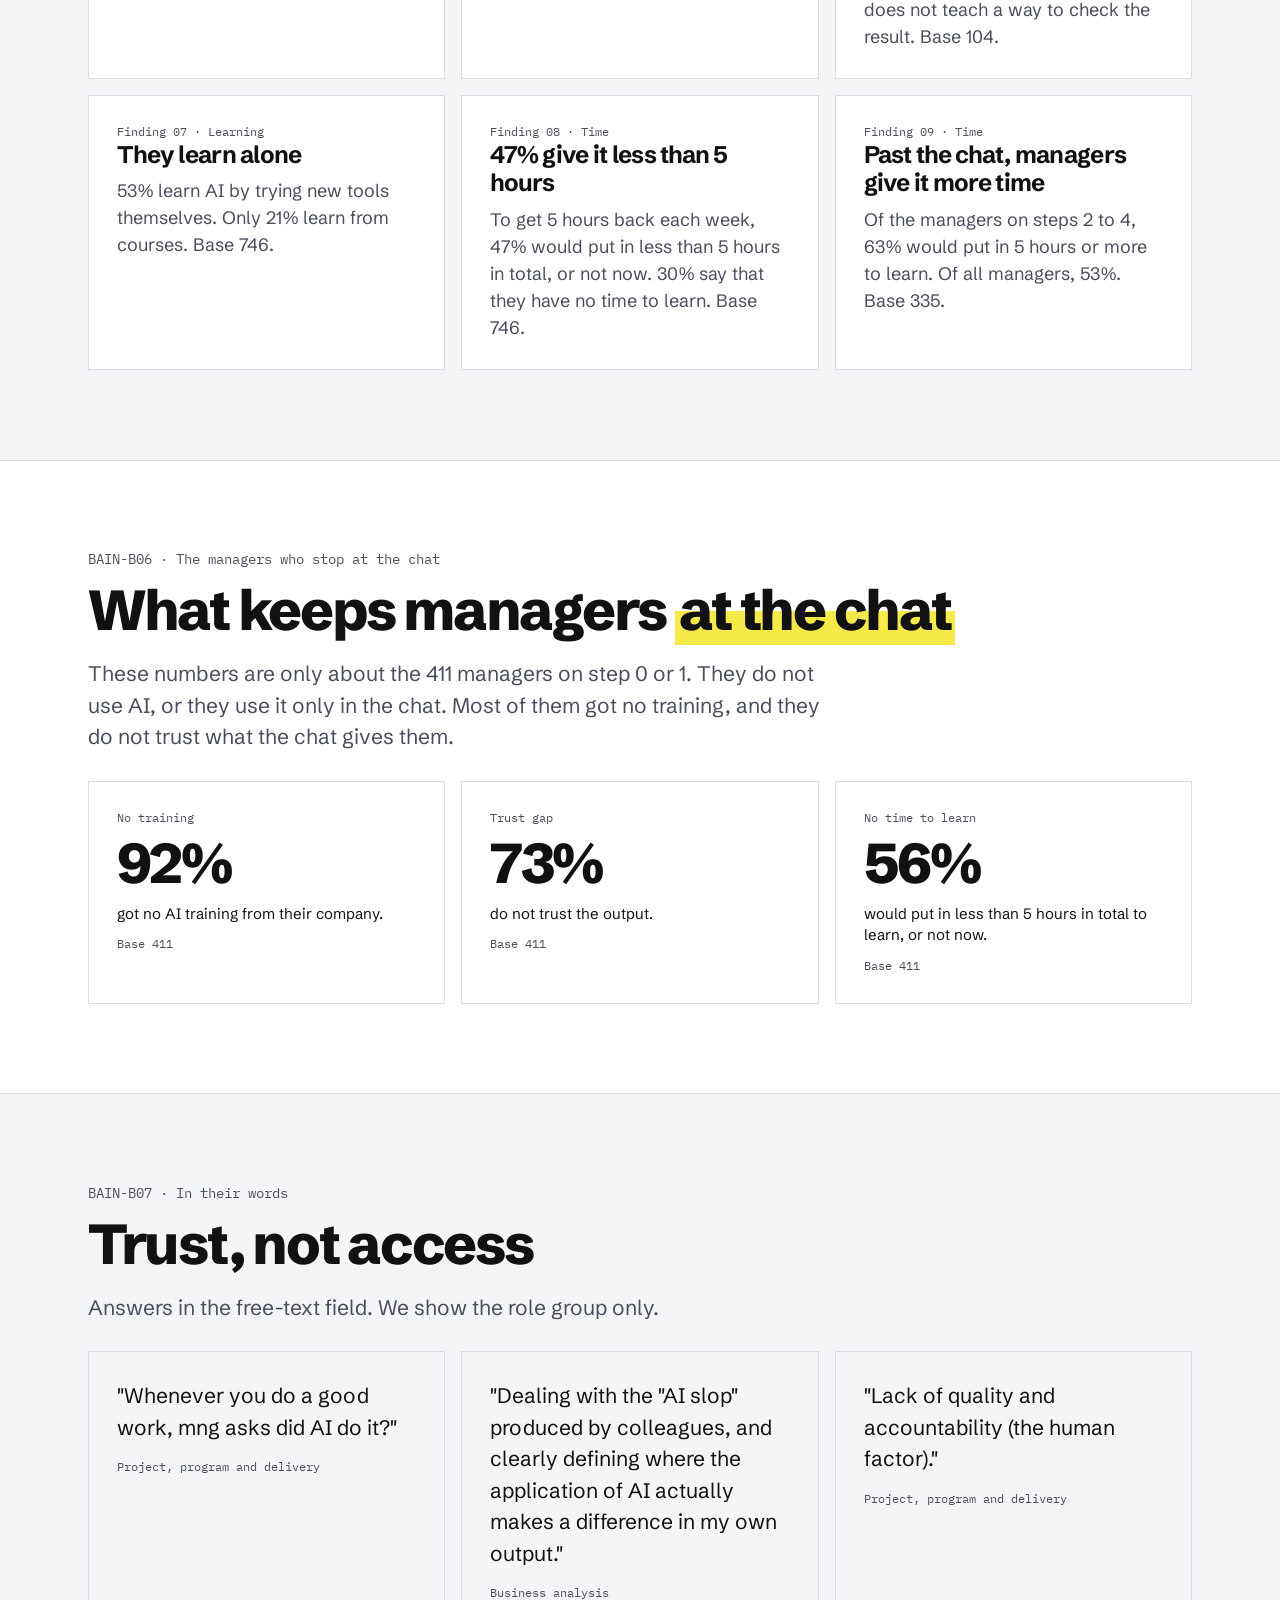
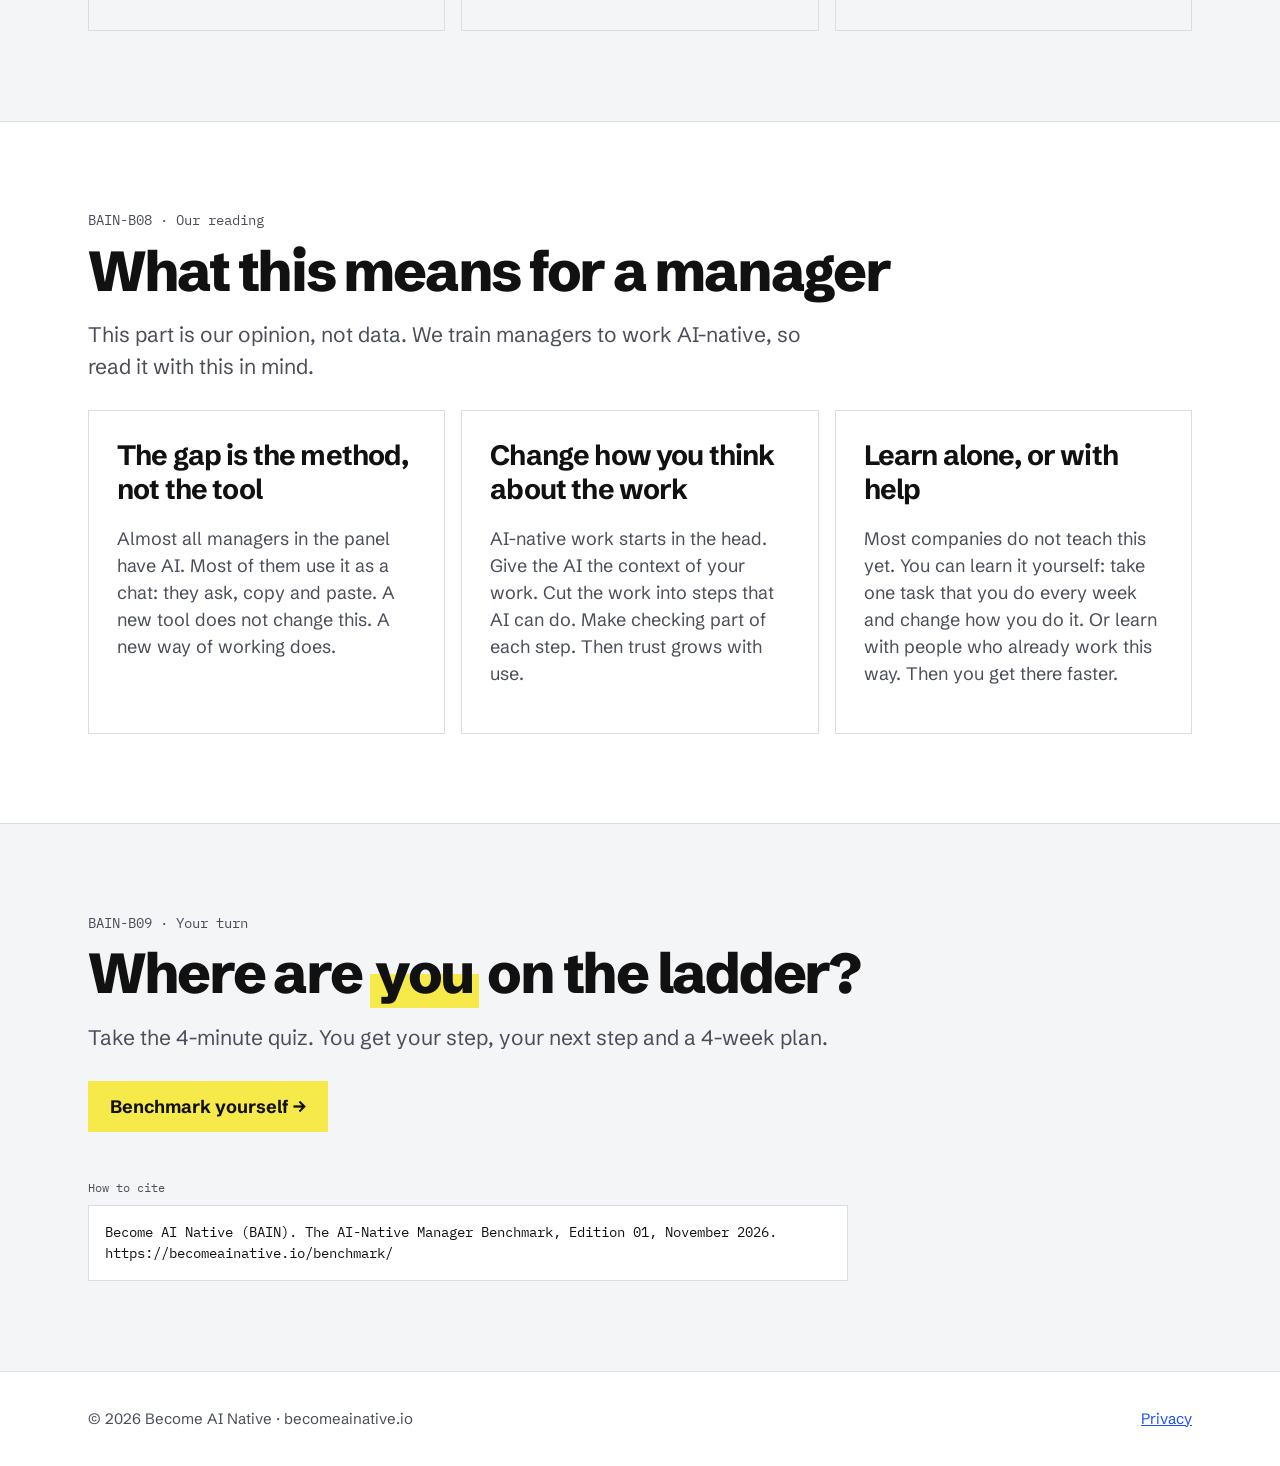
==== commit e7fae974: "Center the whole "Who is in the benchmark" section as one 760px column: label, title, text and block" ====
--- a/benchmark/index.html
+++ b/benchmark/index.html
@@ -16,6 +16,7 @@
 body{margin:0;background:var(--paper);color:var(--ink);font:400 18px/1.5 var(--font-body)}
 a{color:var(--pen)}a:focus-visible,button:focus-visible{outline:2px solid var(--pen);outline-offset:1px}
 .wrap{max-width:1200px;margin:0 auto;padding:0 var(--gut)}
+.wrap--narrow{max-width:calc(760px + 2 * var(--gut))}
 section{padding:clamp(48px,7vw,96px) 0;border-top:1px solid var(--rule)}
 section.desk{background:var(--desk)}
 .label{font:400 14px/1.4 var(--font-mono);color:var(--muted);margin:0 0 12px}
@@ -127,7 +128,7 @@
 <li>People who reply to a message about AI are more interested in AI than the average manager. The benchmark describes this panel, not all managers.</li></ul></div>
 </div>
 </div></section>
-<section><div class="wrap">
+<section><div class="wrap wrap--narrow">
 <p class="label">BAIN-B02 · Who answered</p>
 <h2>Who is in the benchmark</h2>
 <p class="lead">The 781 managers of this edition, by role, experience, company size and region. Each block adds up to 100%. The base is the people who answered the question.</p>
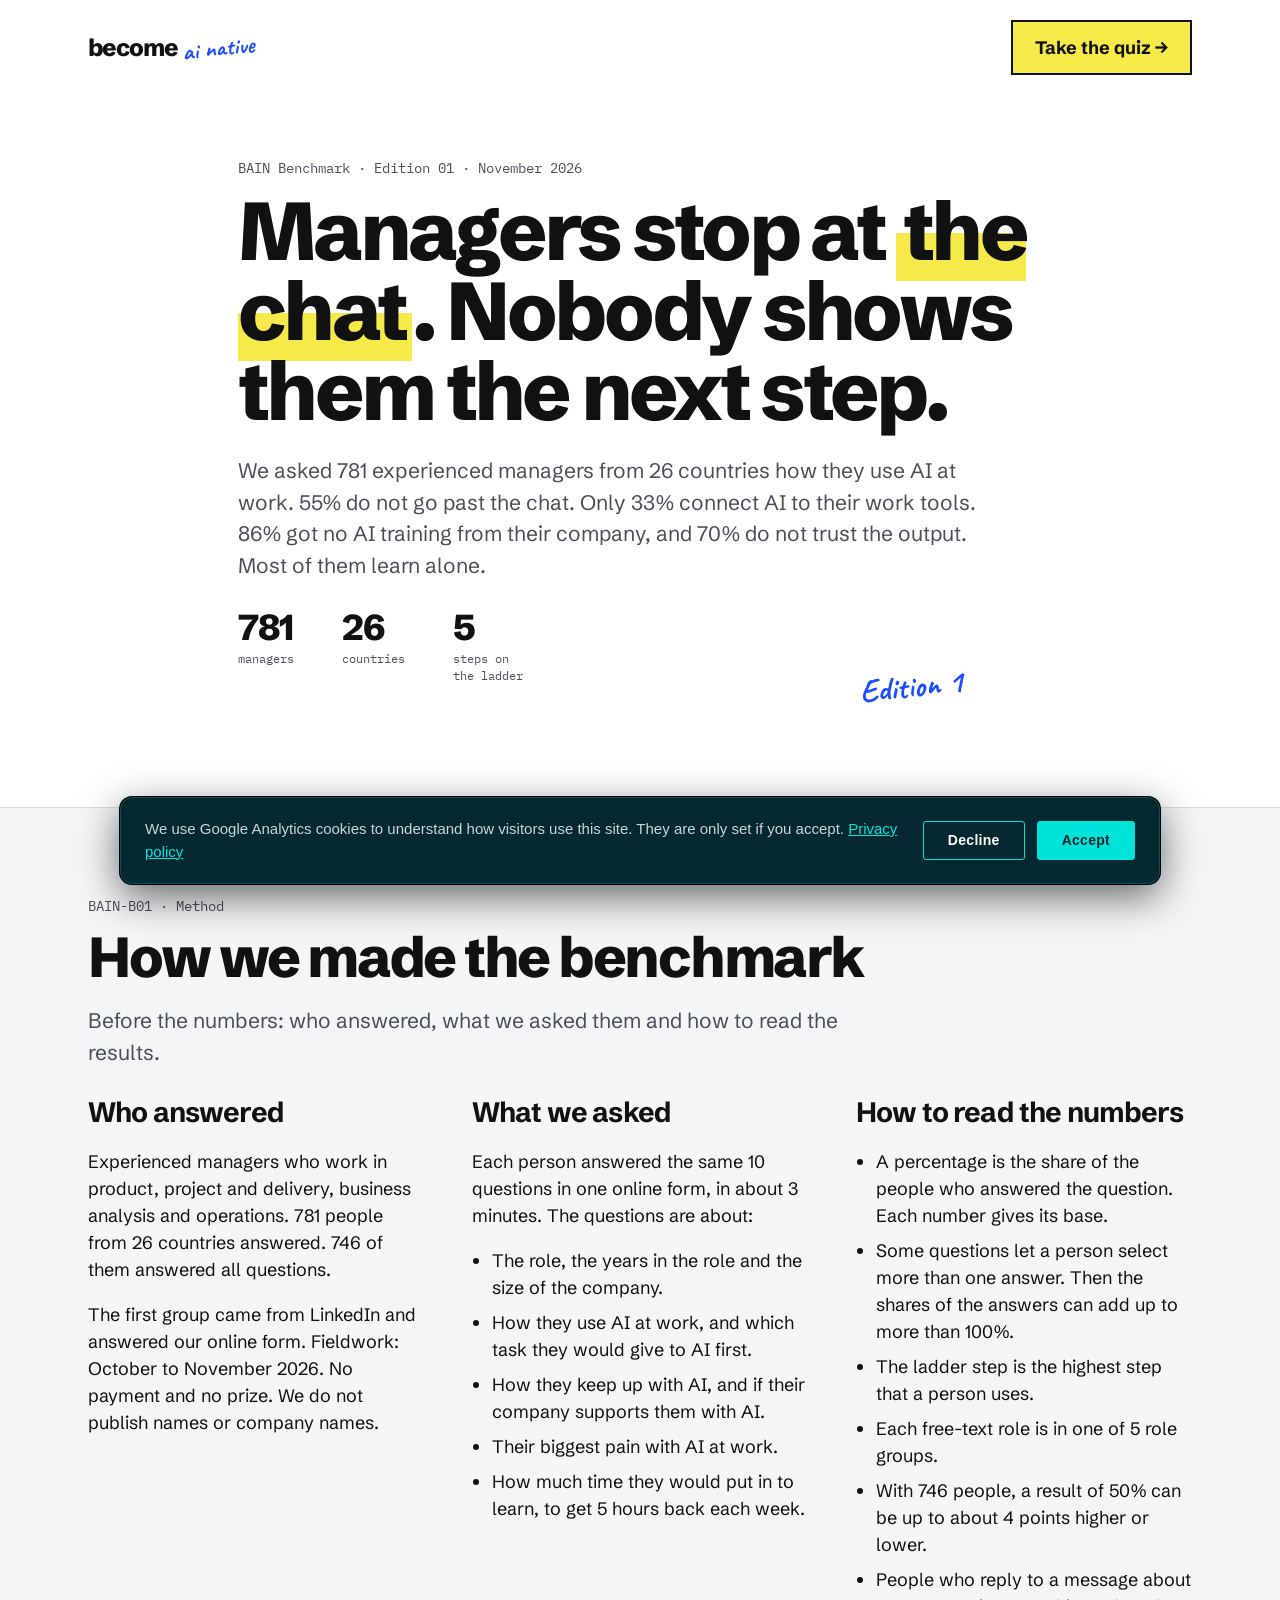
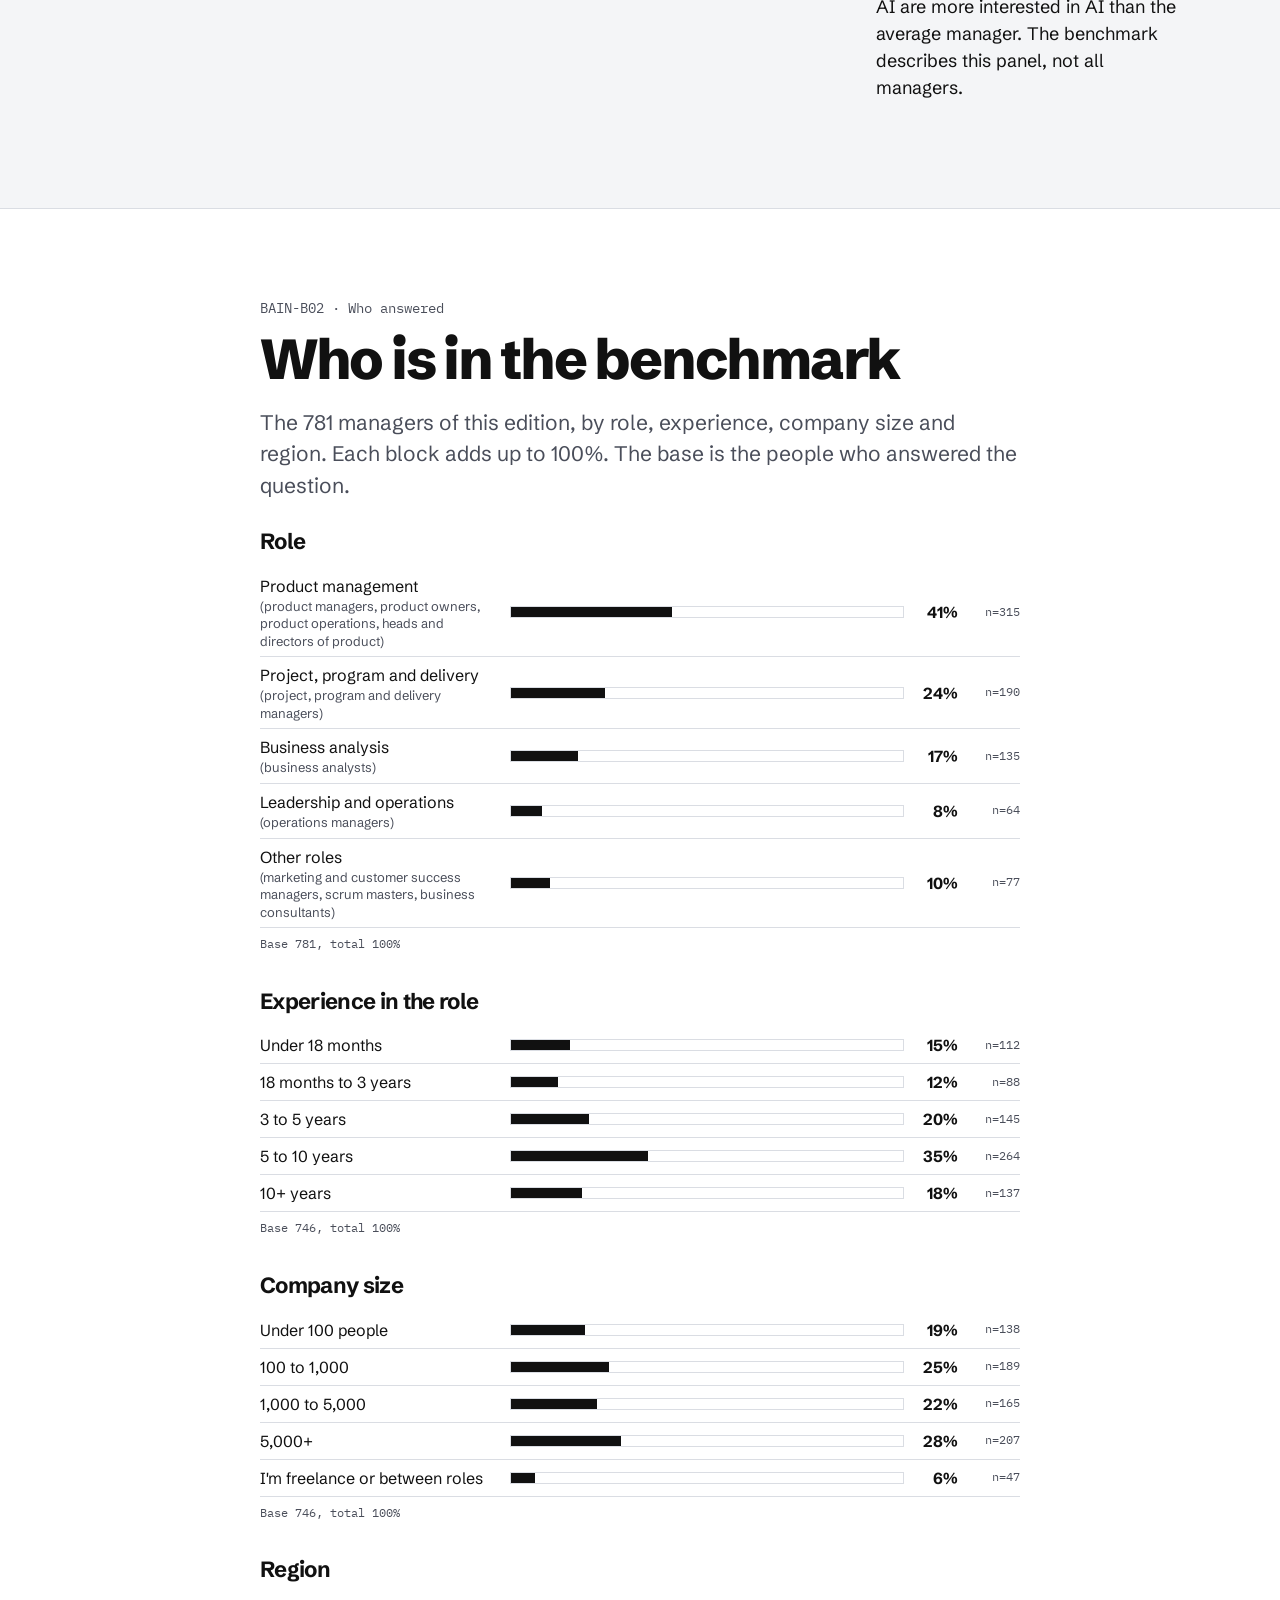
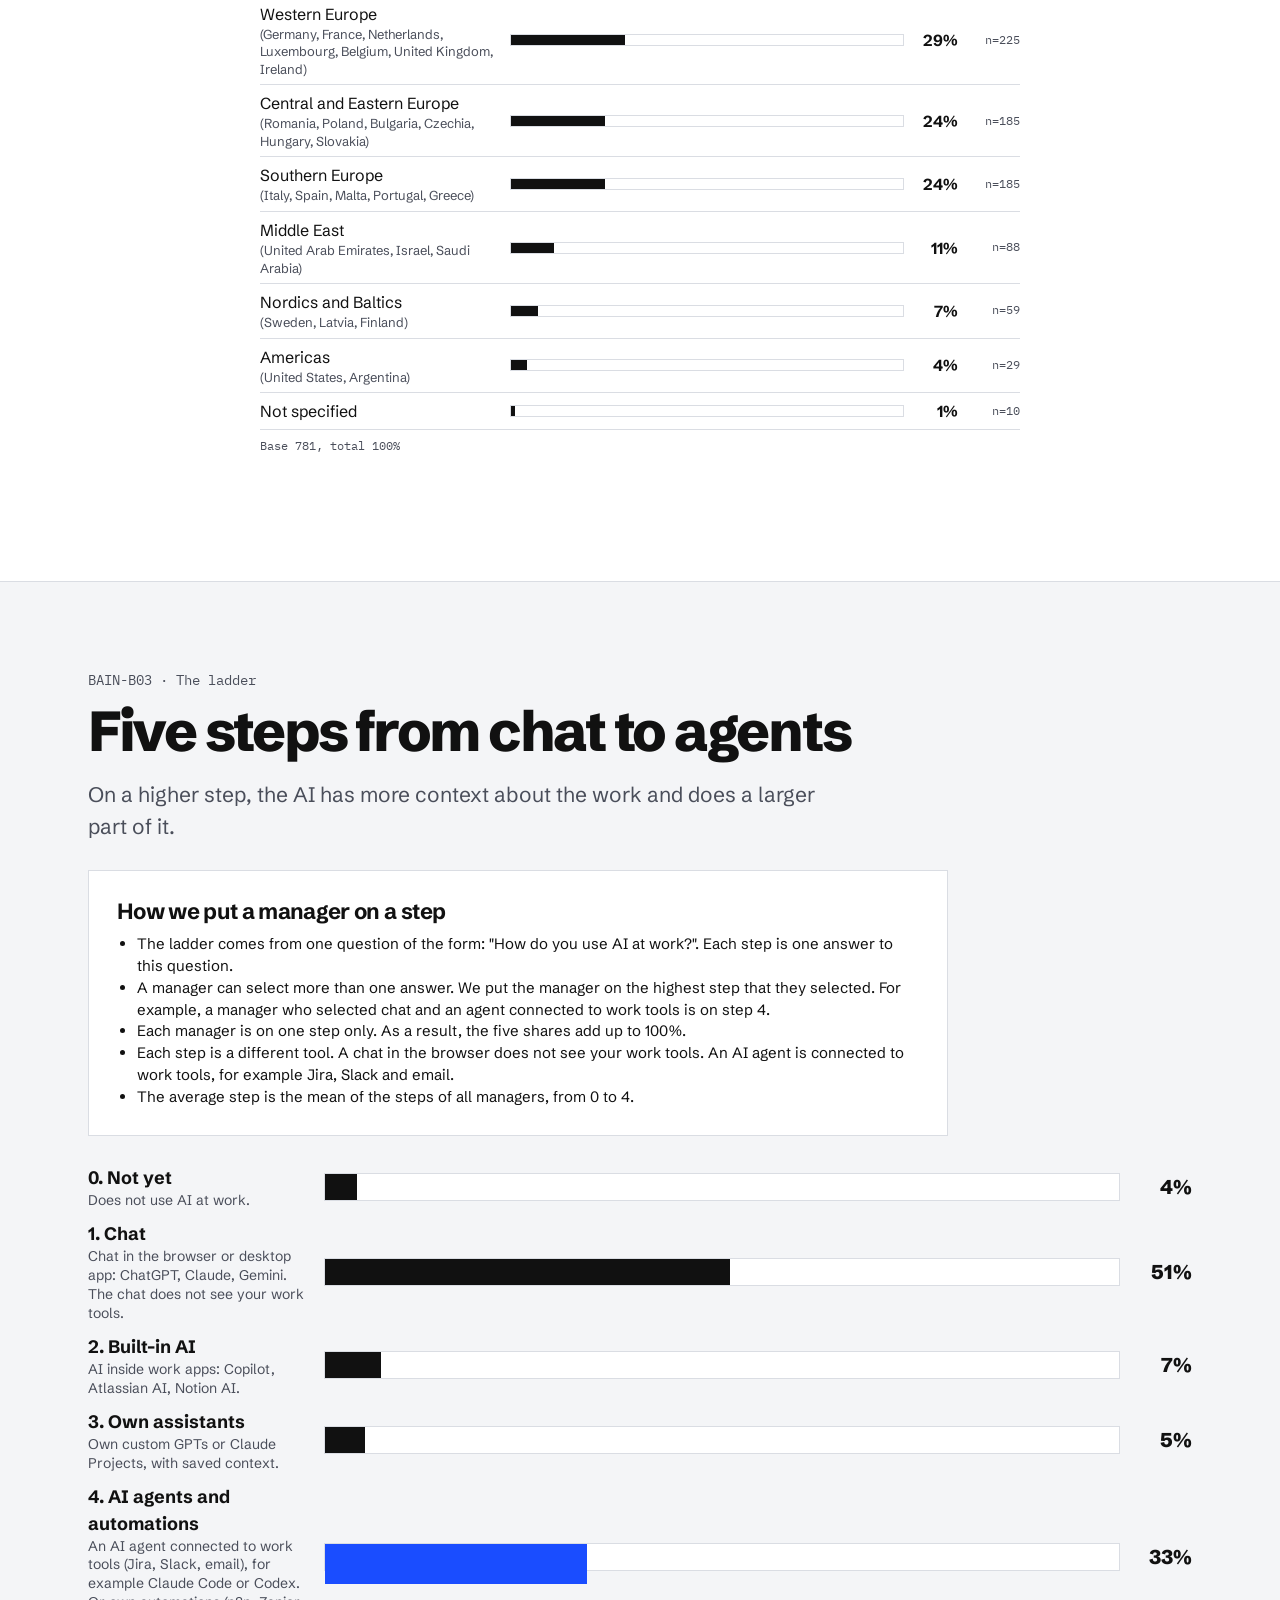
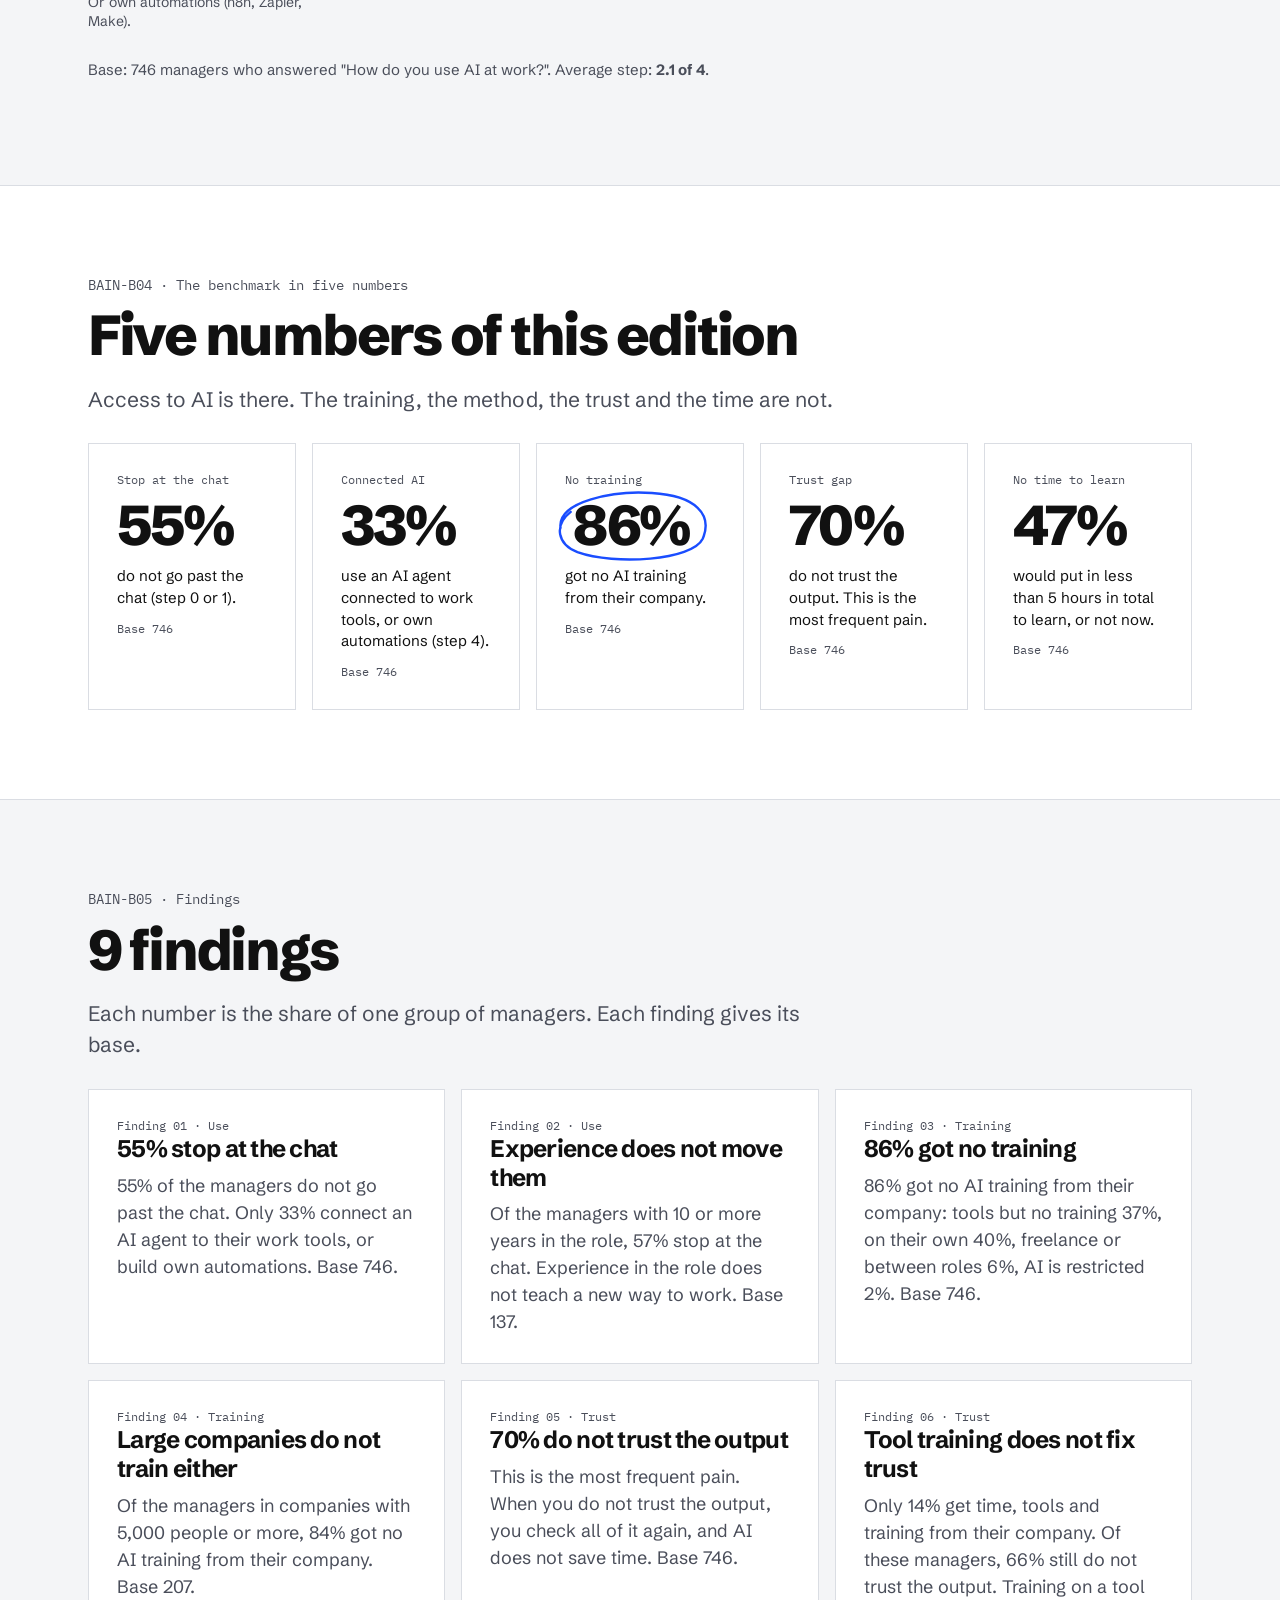
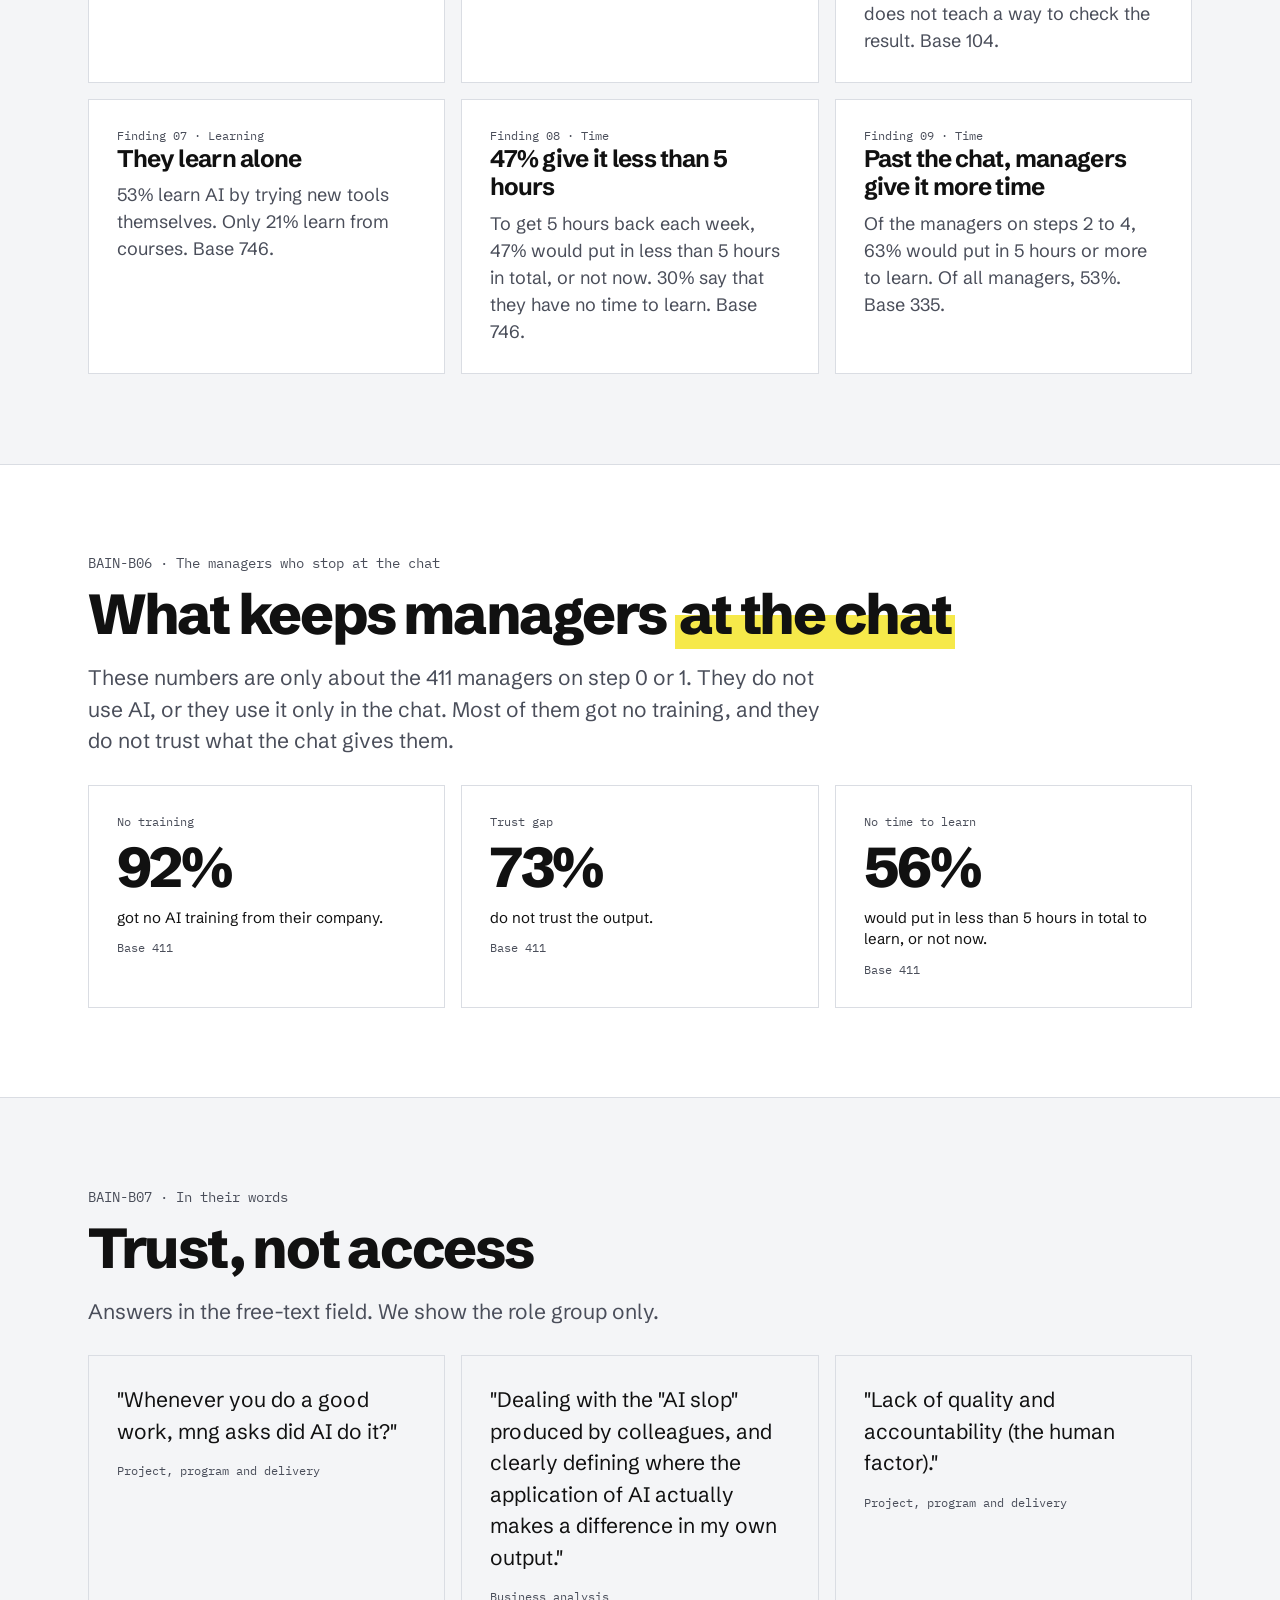
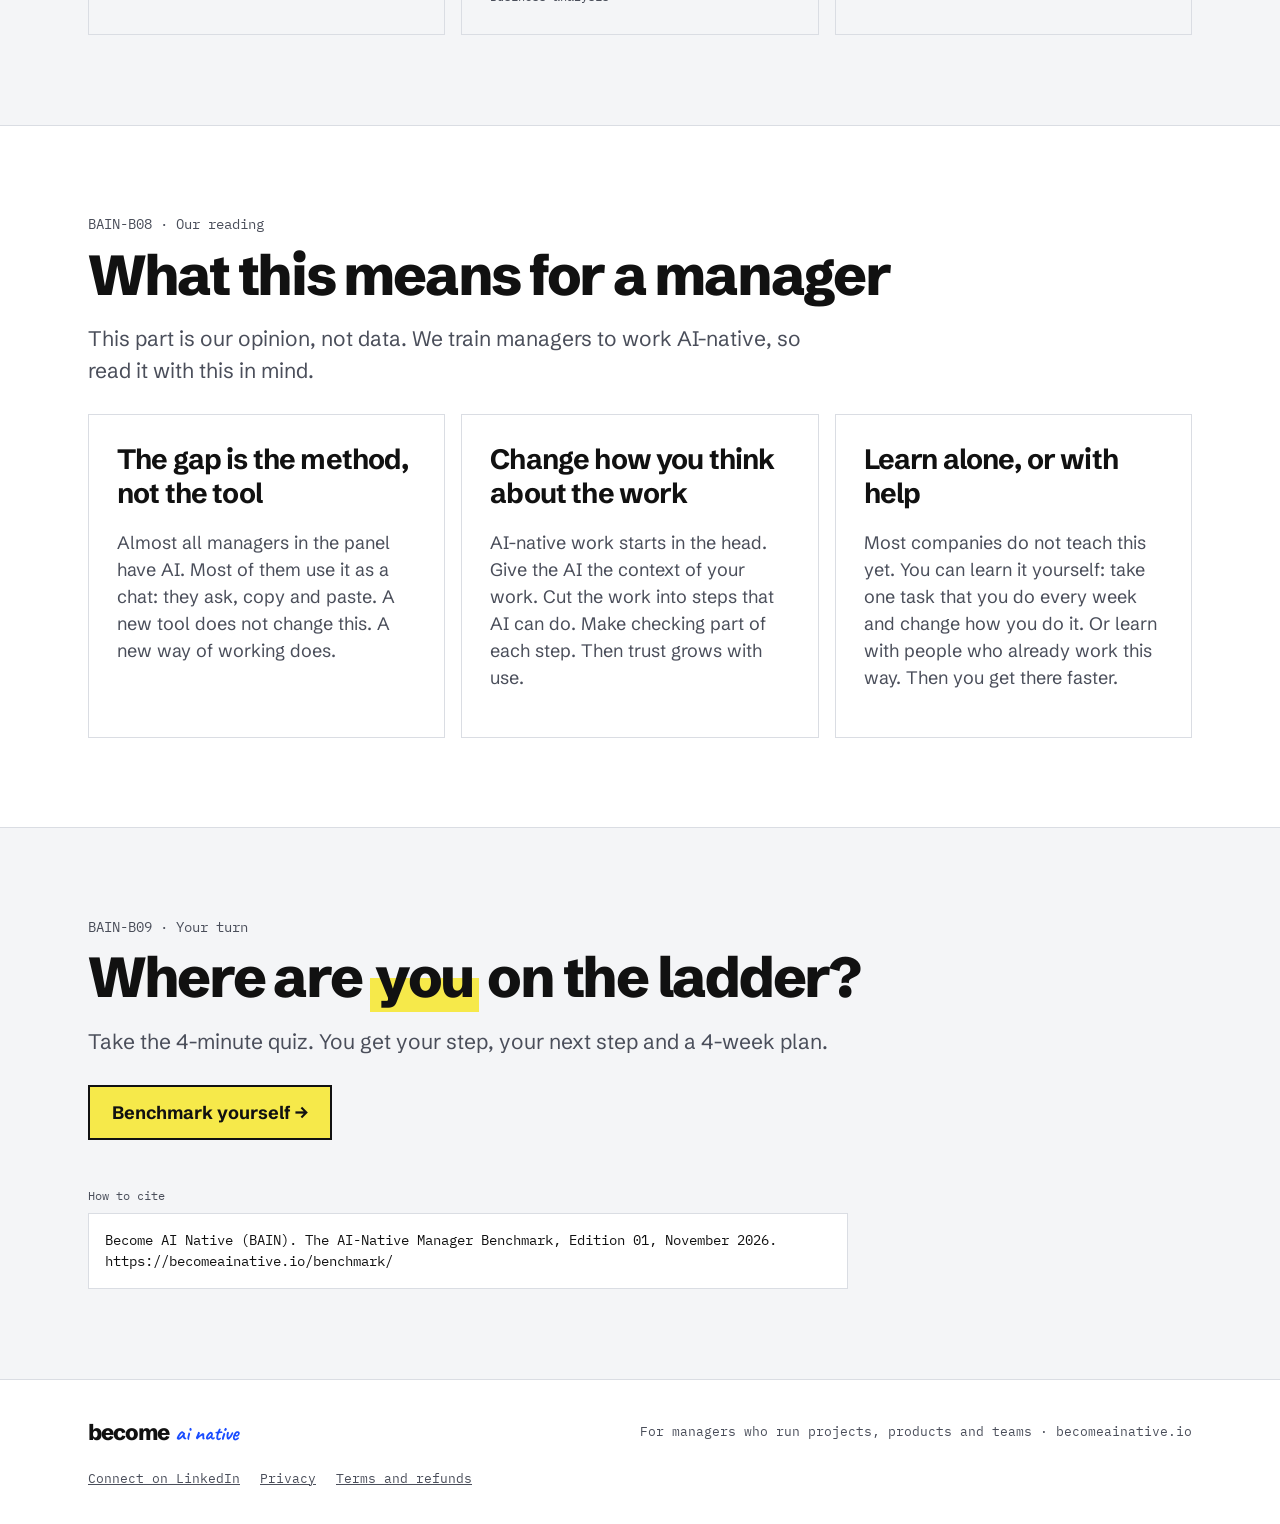
==== commit 9cf95f47: "Open the button links in a new tab, add the home footer to the benchmark page, make the benchmark bu" ====
--- a/benchmark/index.html
+++ b/benchmark/index.html
@@ -34,7 +34,8 @@
 .logo{font-weight:800;font-size:24px;letter-spacing:-.045em;color:var(--ink);text-decoration:none;white-space:nowrap}
 .logo span{font-family:var(--font-hand);font-weight:700;color:var(--pen);display:inline-block;transform:rotate(-6deg);letter-spacing:0;margin-left:4px}
 /* buttons */
-.btn{display:inline-flex;align-items:center;min-height:48px;padding:12px 22px;background:var(--marker);color:var(--ink);font-weight:700;text-decoration:none;border:0}
+.btn{display:inline-flex;align-items:center;min-height:48px;padding:12px 22px;background:var(--marker);color:var(--ink);font-weight:700;text-decoration:none;border:2px solid var(--ink);transition:transform .15s ease,background-color .15s ease,color .15s ease}
+.btn:hover,.btn:focus-visible{background:var(--ink);color:var(--marker);transform:translateY(-3px)}
 .btn-2{display:inline-flex;align-items:center;min-height:48px;padding:12px 4px;color:var(--ink);font-weight:700}
 .actions{display:flex;gap:20px;flex-wrap:wrap;align-items:center}
 /* hero */
@@ -86,14 +87,21 @@
 .cols{display:grid;grid-template-columns:repeat(auto-fit,minmax(300px,1fr));gap:48px}
 .cols ul{padding-left:20px}.cols li{margin:0 0 8px}
 .cite{font:400 14px/1.5 var(--font-mono);background:var(--paper);border:1px solid var(--rule);padding:16px;word-break:break-word}
-footer{border-top:1px solid var(--rule);padding:36px 0;font-size:15px;color:var(--muted)}
-footer .wrap{display:flex;justify-content:space-between;gap:16px;flex-wrap:wrap}
+/* footer: the same as the footer of the home page (shared/site.css) */
+.footer{border-top:1px solid var(--rule)}
+.footer .wrap{padding-top:36px;padding-bottom:36px;display:flex;flex-wrap:wrap;gap:20px;justify-content:space-between;align-items:center}
+.footer .logo{display:flex;align-items:baseline;gap:6px}
+.footer .logo__word{font-family:var(--font-body);font-weight:800;font-size:22px;letter-spacing:-.045em;color:var(--ink);transform:none;margin:0}
+.footer .logo__track{font-family:var(--font-hand);font-weight:700;font-size:22px;color:var(--pen);letter-spacing:0;transform:none;margin:0}
+.footer .label{margin:0;font-size:13px}
+.footer__links{display:flex;flex-wrap:wrap;gap:20px}
+.footer__links a{color:var(--muted)}.footer__links a:hover{color:var(--ink)}
 @media (max-width:820px){.rung{grid-template-columns:1fr 48px}.rung .track{grid-column:1/-1;grid-row:2}
 .seg-row{grid-template-columns:1fr 48px 52px}.seg-row .track{grid-column:1/-1;grid-row:2}}
 @media print{.top .btn,.actions{display:none}section{break-inside:avoid}}
 </style></head><body>
 <header class="wrap top"><a class="logo" href="https://becomeainative.io/">become<span>ai native</span></a>
-<a class="btn js-quiz" href="https://form.becomeainative.io/quiz?source=benchmark">Take the quiz →</a></header>
+<a class="btn js-quiz" href="https://form.becomeainative.io/quiz?source=benchmark" target="_blank" rel="noopener">Take the quiz →</a></header>
 <main><div class="wrap hero">
 <div><p class="label">BAIN Benchmark · Edition 01 · November 2026</p>
 <h1>Managers stop at <span class="bain-hl">the chat</span>. Nobody shows them the next step.</h1>
@@ -192,13 +200,16 @@
 <p class="label">BAIN-B09 · Your turn</p>
 <h2>Where are <span class="bain-hl">you</span> on the ladder?</h2>
 <p class="lead">Take the 4-minute quiz. You get your step, your next step and a 4-week plan.</p>
-<div class="actions"><a class="btn js-quiz" href="https://form.becomeainative.io/quiz?source=benchmark">Benchmark yourself →</a></div>
+<div class="actions"><a class="btn js-quiz" href="https://form.becomeainative.io/quiz?source=benchmark" target="_blank" rel="noopener">Benchmark yourself →</a></div>
 <div style="margin-top:48px;max-width:760px"><div class="label-sm" style="margin-bottom:8px">How to cite</div>
 <div class="cite">Become AI Native (BAIN). The AI-Native Manager Benchmark, Edition 01, November 2026. https://becomeainative.io/benchmark/</div></div>
 </div></section>
 </main>
-<footer><div class="wrap"><span>© 2026 Become AI Native · becomeainative.io</span>
-<span><a href="https://becomeainative.io/privacy/">Privacy</a></span></div></footer>
+<footer class="footer"><div class="wrap">
+<a href="#" class="logo" aria-label="Become AI Native, back to top"><span class="logo__word">become</span><span class="logo__track">ai native</span></a>
+<div class="label">For managers who run projects, products and teams · becomeainative.io</div>
+<nav class="footer__links label" aria-label="Footer"><a href="https://www.linkedin.com/in/vadym-klymov/" rel="noopener" target="_blank">Connect on LinkedIn</a><a href="https://becomeainative.io/privacy/">Privacy</a><a href="https://becomeainative.io/terms-and-refunds/">Terms and refunds</a></nav>
+</div></footer>
 <script>
 /* Give the linkedin-id of the page address to the quiz links. */
 (function(){try{var id=new URLSearchParams(location.search).get('linkedin-id');if(!id)return;
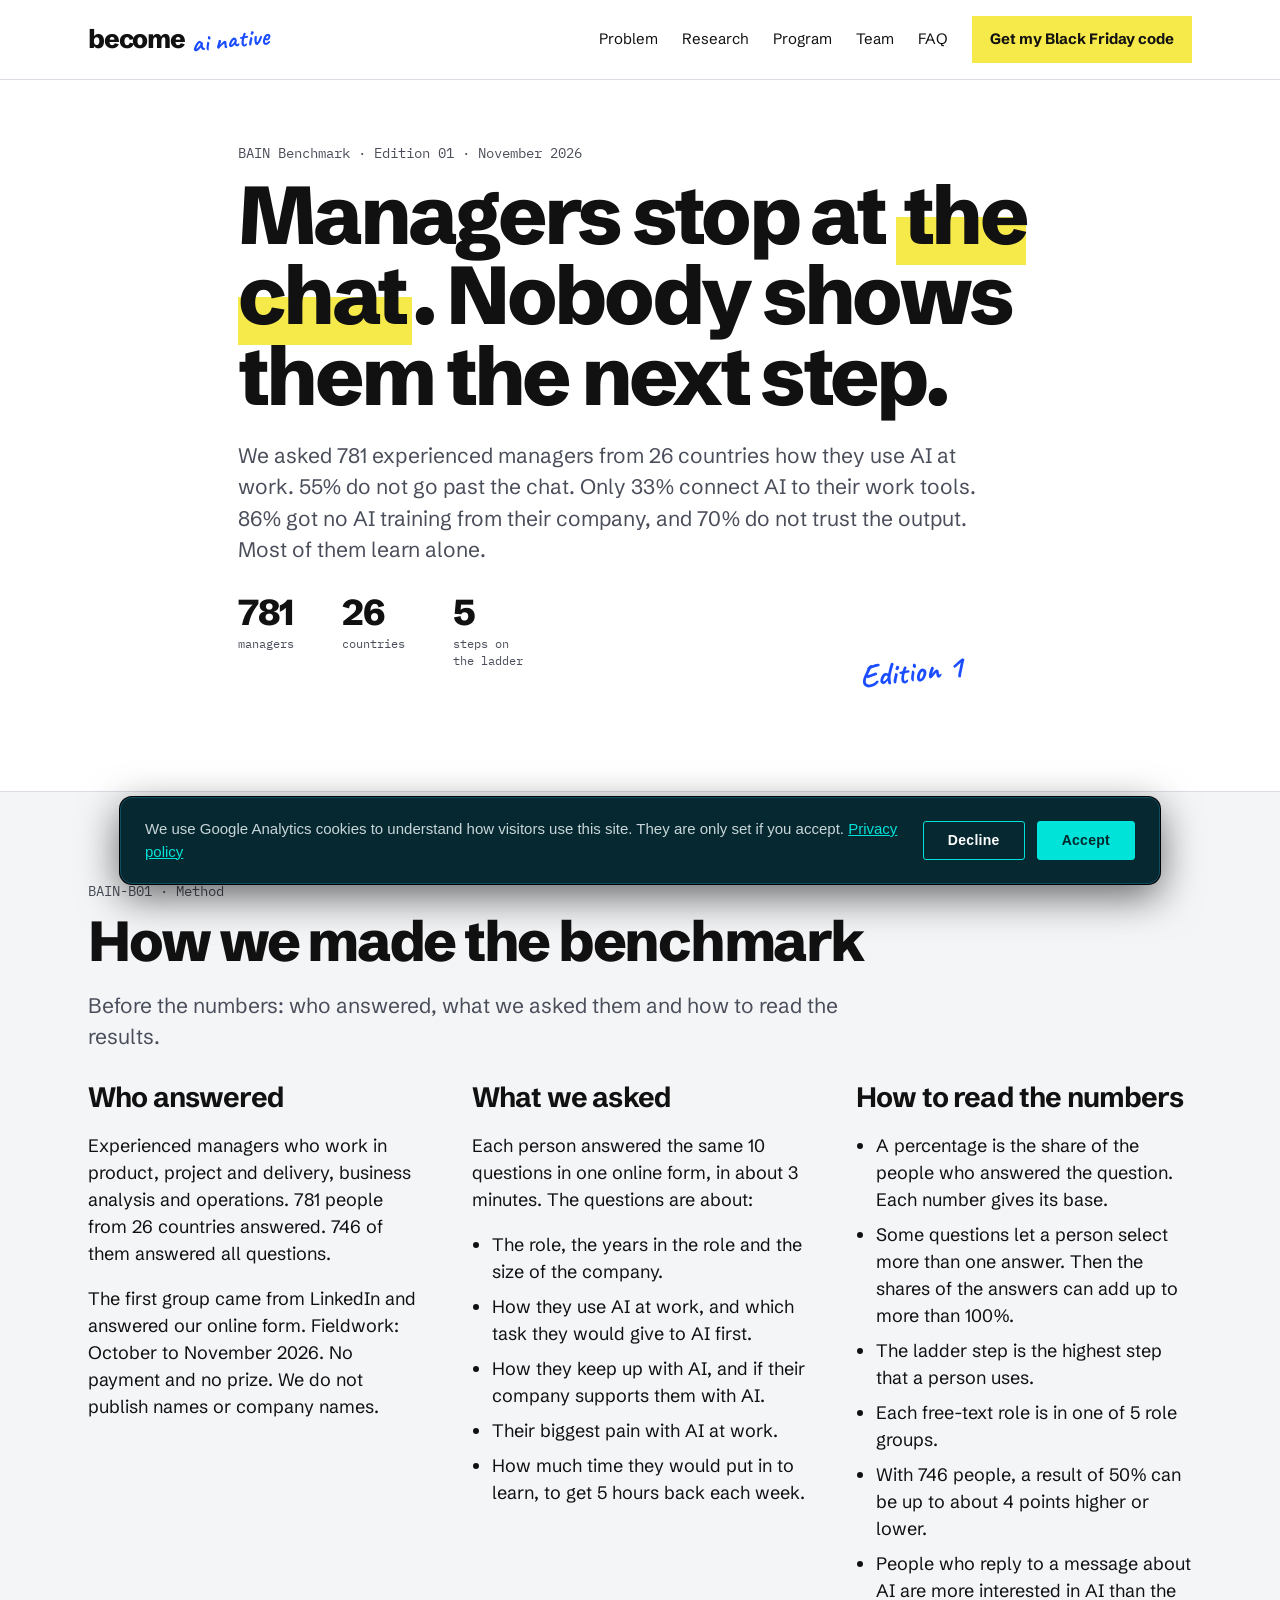
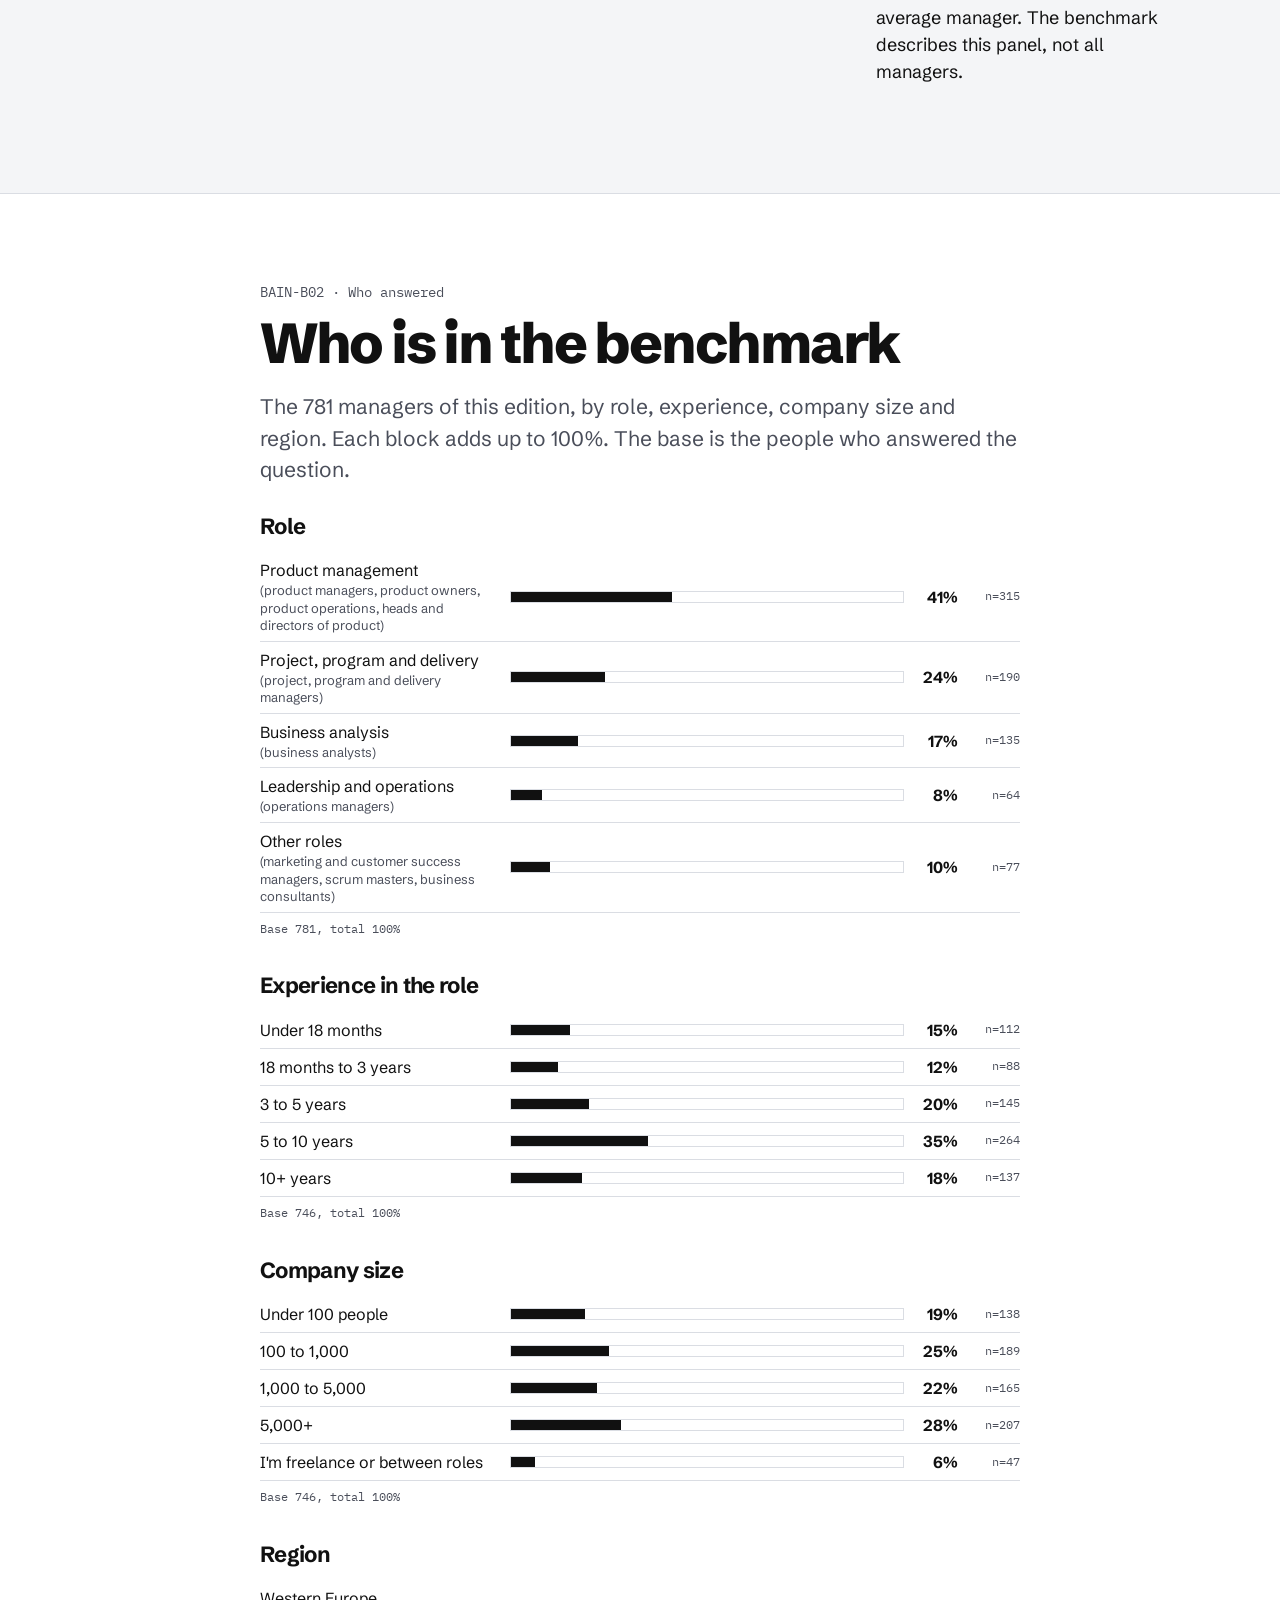
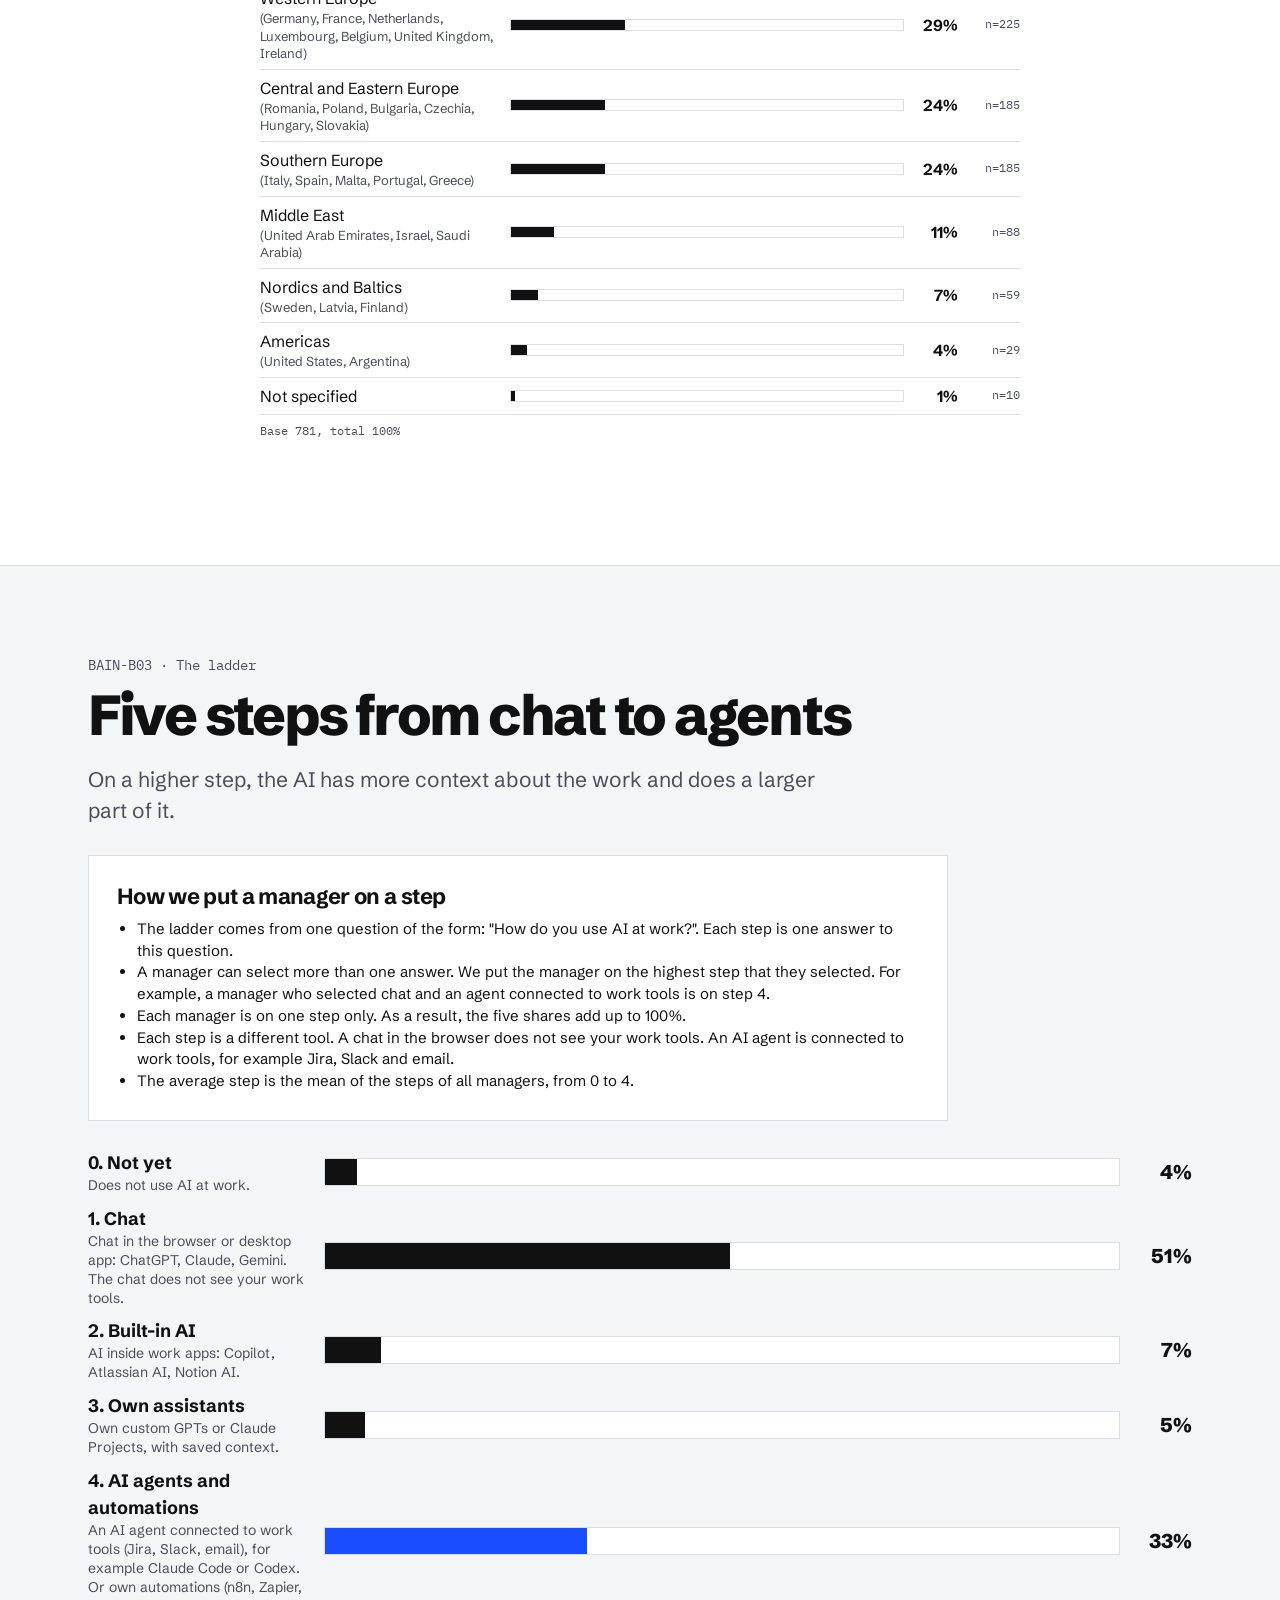
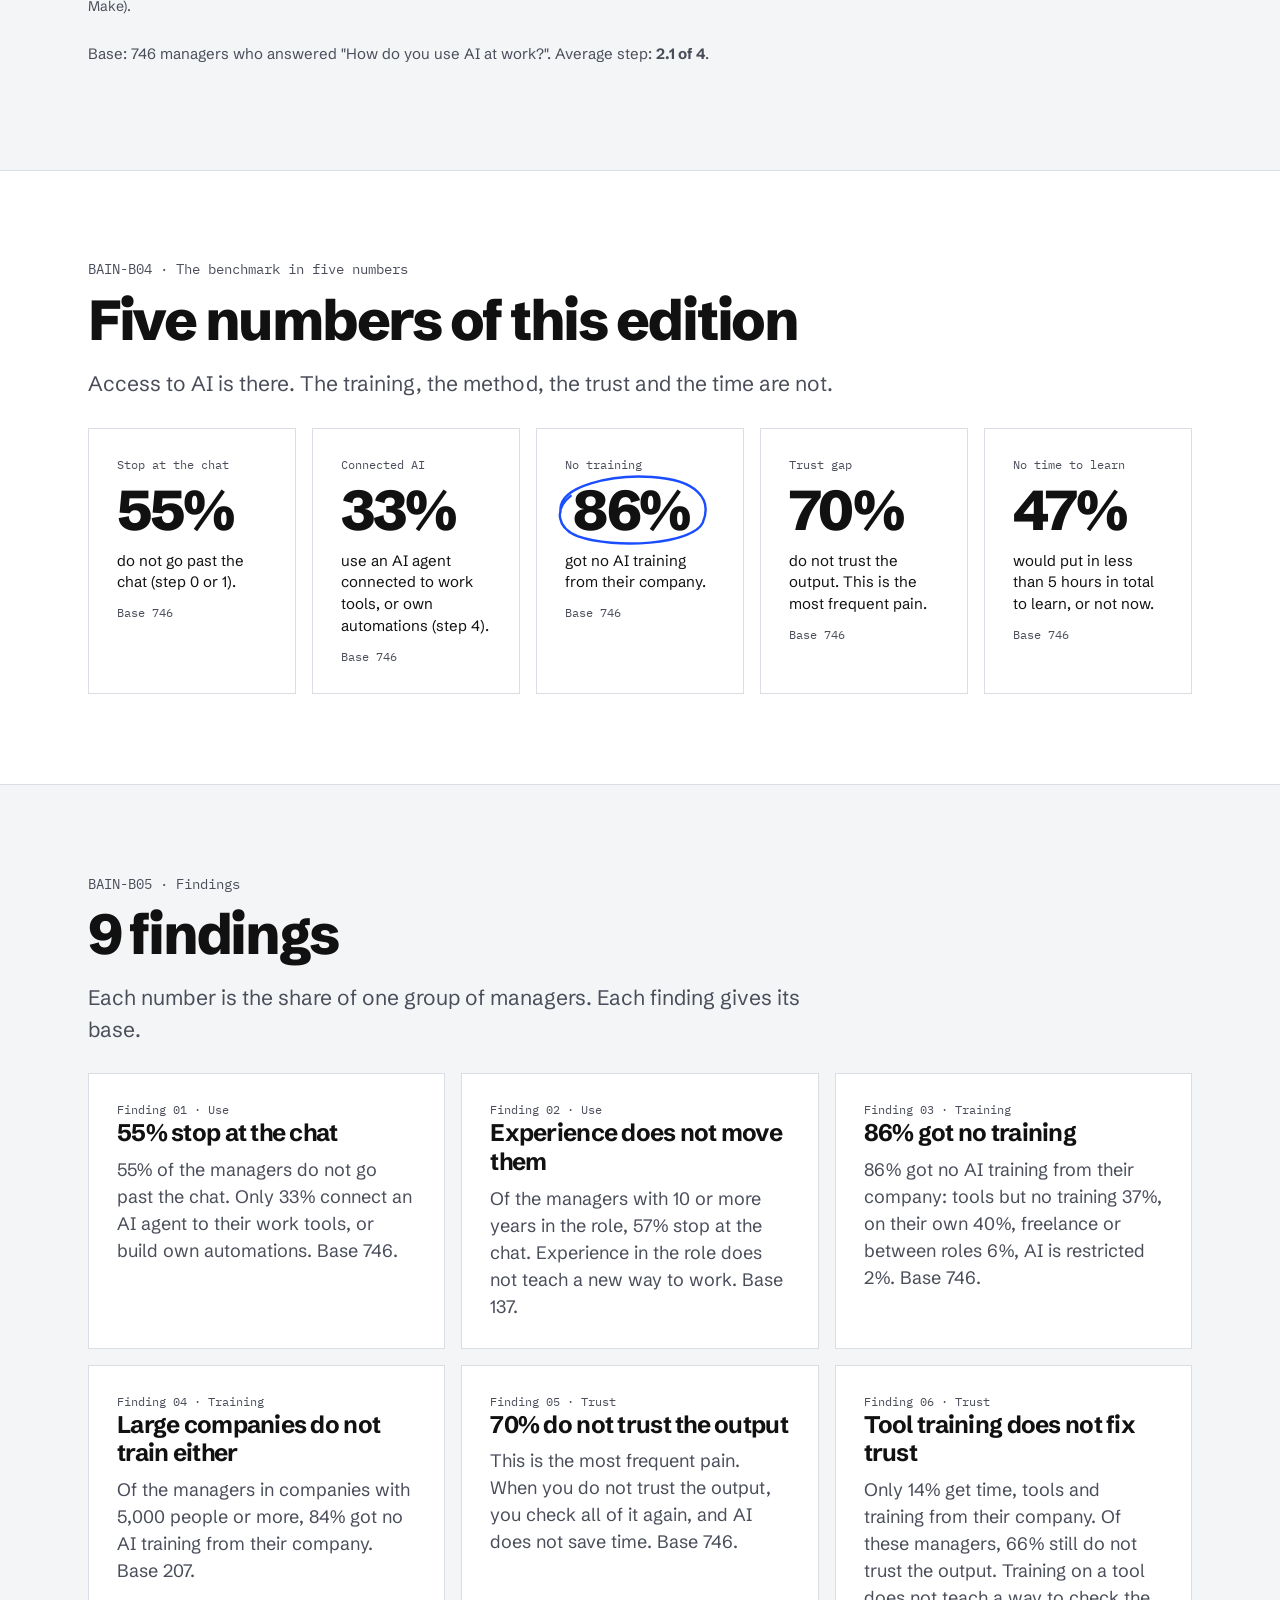
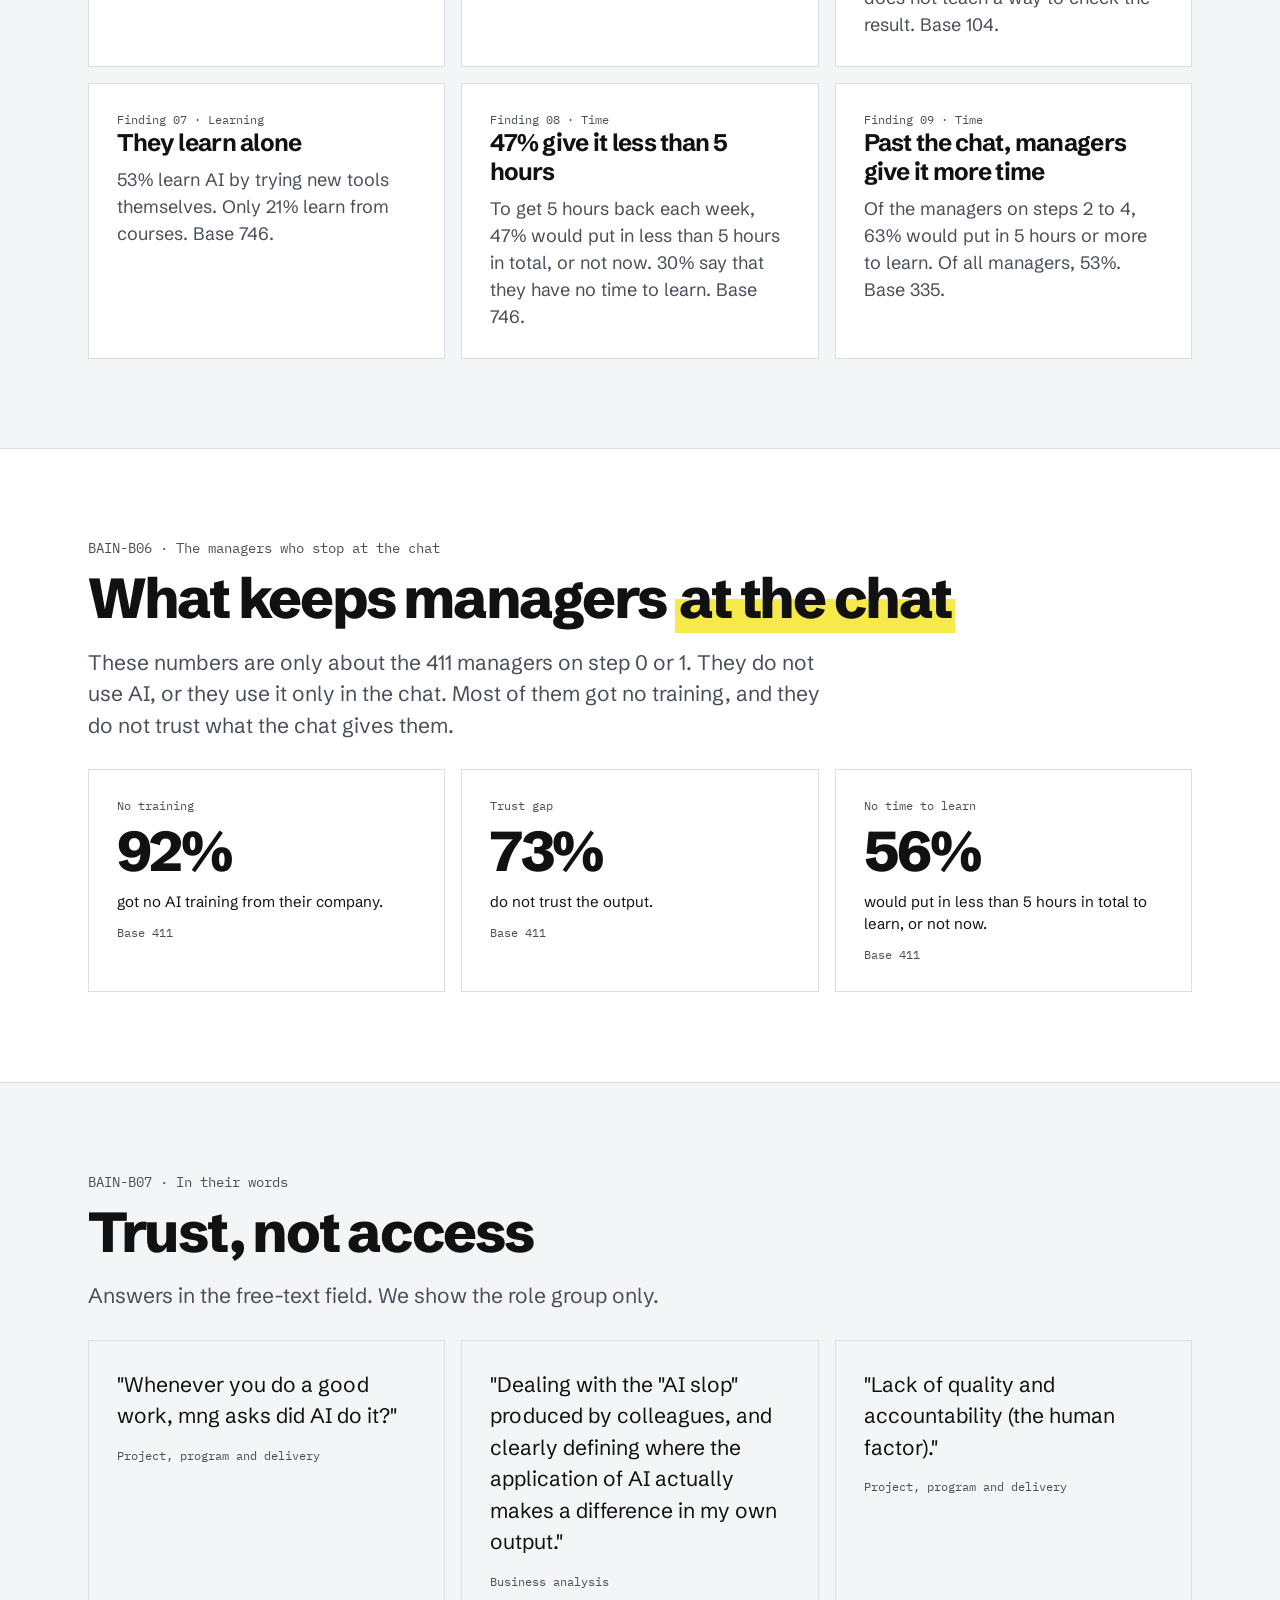
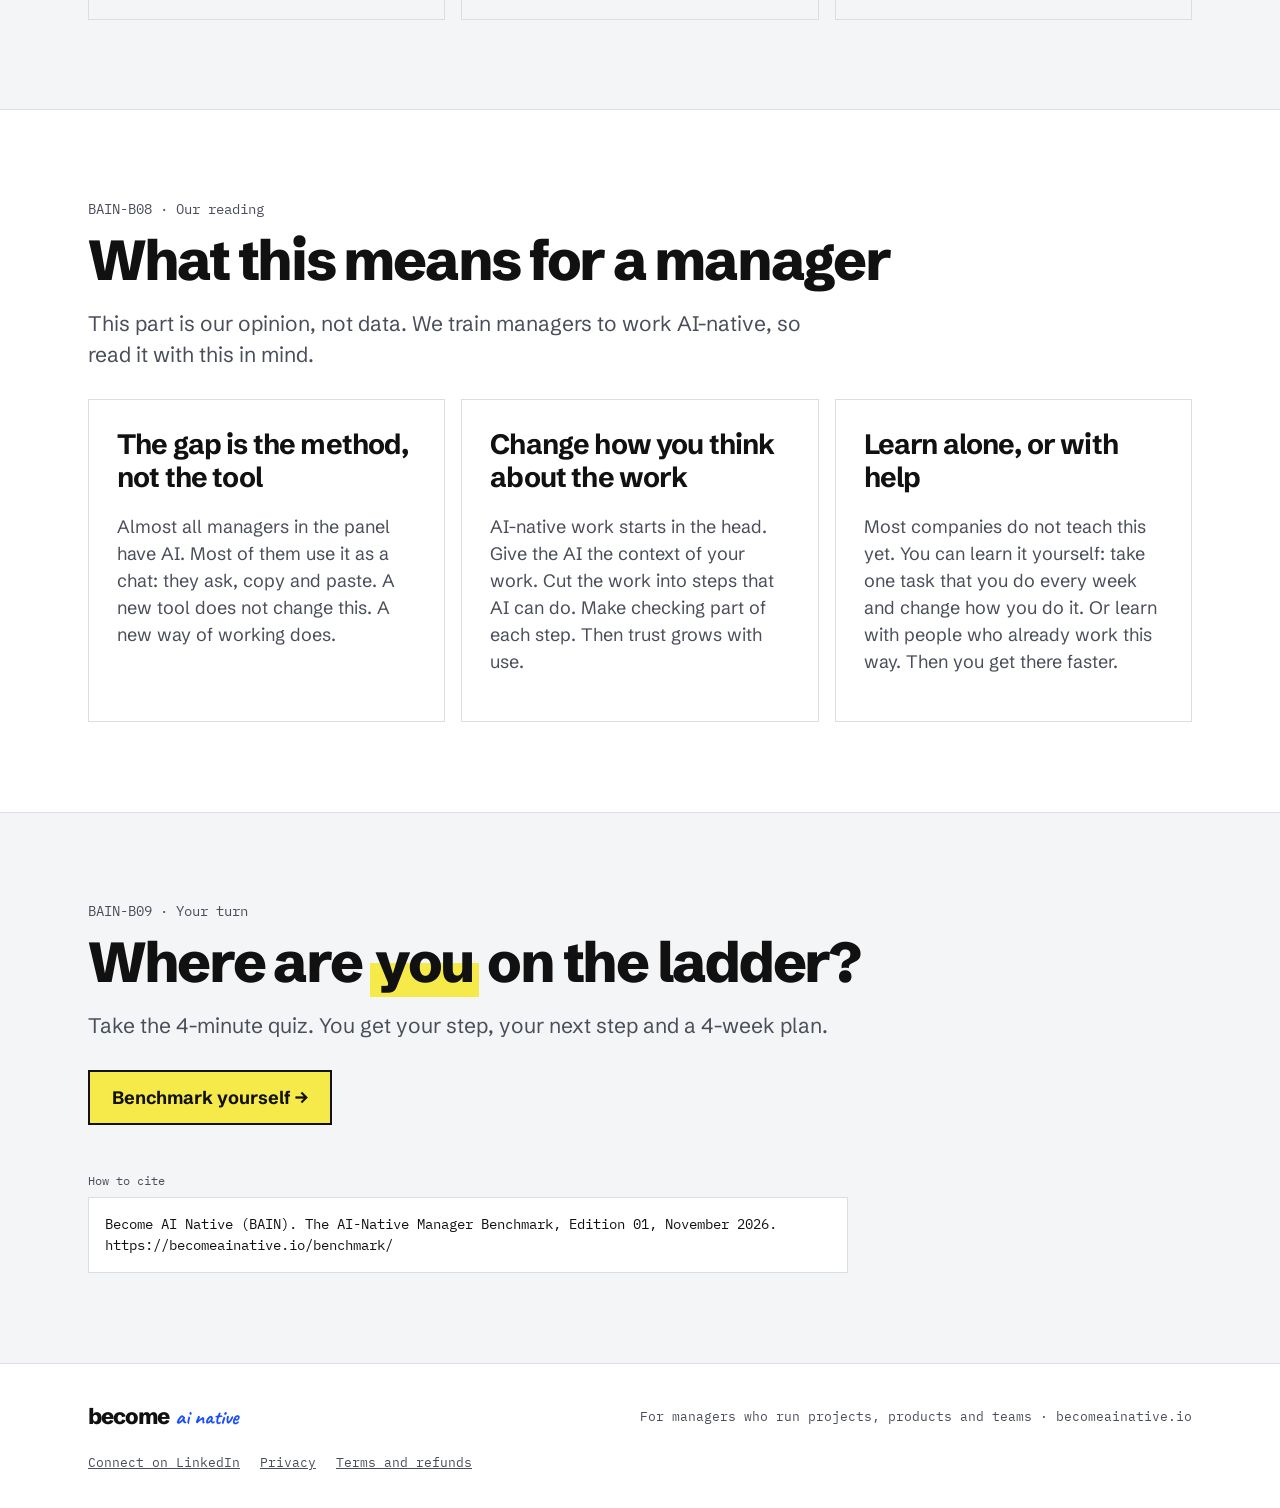
==== commit 257da9e9: "Use the home header on the benchmark page, open the privacy link of the cookie banner in a new tab C" ====
--- a/benchmark/index.html
+++ b/benchmark/index.html
@@ -1,4 +1,4 @@
-<!doctype html><html lang="en"><head><meta charset="utf-8">
+<!doctype html><html lang="en" class="bf"><head><meta charset="utf-8">
 <meta name="viewport" content="width=device-width, initial-scale=1">
 <title>The AI-Native Manager Benchmark | Become AI Native</title>
 <meta name="description" content="781 experienced managers from 26 countries on how they really use AI at work. Edition 01, November 2026.">
@@ -8,7 +8,7 @@
 <link href="https://fonts.googleapis.com/css2?family=Schibsted+Grotesk:wght@400;500;700;800&family=Caveat:wght@500;700&family=IBM+Plex+Mono:wght@400;500&display=swap" rel="stylesheet">
 <!-- Google Analytics 4 + cookie consent of the website (gtag.js loads only after Accept). Works only on becomeainative.io -->
 <link rel="stylesheet" href="/shared/consent.css">
-<script src="/shared/consent.js?v=3"></script>
+<script src="/shared/consent.js?v=4"></script>
 <style>
 :root{--paper:#FFFFFF;--desk:#F4F5F7;--ink:#111111;--muted:#4A4E5A;--struck:#8A8F99;--rule:#DADDE3;--rule-strong:#B5B9C2;--pen:#1A4DFF;--marker:#F6E94A;
 --font-body:'Schibsted Grotesk',system-ui,sans-serif;--font-hand:'Caveat',cursive;--font-mono:'IBM Plex Mono',ui-monospace,monospace;--gut:clamp(16px,4vw,48px)}
@@ -29,10 +29,19 @@
 .bain-hl{background:linear-gradient(transparent 52%,var(--marker) 52%);padding:0 .08em}
 .bain-hand{font-family:var(--font-hand);font-weight:700;color:var(--pen);display:inline-block;transform:rotate(-5deg);font-size:28px;line-height:1}
 .bain-strike{color:var(--struck);text-decoration:line-through;text-decoration-color:var(--pen);text-decoration-thickness:.07em}
-/* top bar */
-.top{display:flex;justify-content:space-between;align-items:center;padding-top:20px;padding-bottom:20px;gap:16px;flex-wrap:wrap}
-.logo{font-weight:800;font-size:24px;letter-spacing:-.045em;color:var(--ink);text-decoration:none;white-space:nowrap}
-.logo span{font-family:var(--font-hand);font-weight:700;color:var(--pen);display:inline-block;transform:rotate(-6deg);letter-spacing:0;margin-left:4px}
+/* header: the same as the header of the home page (shared/site.css) */
+.header{border-bottom:1px solid var(--rule)}
+.header .wrap{padding-top:16px;padding-bottom:16px;display:flex;flex-wrap:wrap;gap:16px;justify-content:space-between;align-items:center}
+.logo{display:flex;align-items:baseline;gap:6px;text-decoration:none;color:var(--ink);white-space:nowrap}
+.logo__word{font-weight:800;font-size:26px;letter-spacing:-.045em}
+.logo__track{font-family:var(--font-hand);font-weight:700;font-size:26px;color:var(--pen);display:inline-block;transform:rotate(-6deg)}
+.nav{display:flex;flex-wrap:wrap;gap:24px;align-items:center;font-size:15px}
+.nav a{color:var(--ink);text-decoration:none}
+.nav a:hover{text-decoration:underline;text-decoration-color:var(--pen)}
+.nav .btn{min-height:0;padding:12px 18px;border:0;font-size:15px}
+.nav .btn:hover{background:var(--marker);color:var(--ink);text-decoration:none;transform:translateY(-2px)}
+/* Black Friday (remove on Sun 13 Dec 2026): shared/site.js removes the class bf after Sat 12 Dec */
+html:not(.bf) [data-bf]{display:none!important}html.bf [data-bf-off]{display:none!important}
 /* buttons */
 .btn{display:inline-flex;align-items:center;min-height:48px;padding:12px 22px;background:var(--marker);color:var(--ink);font-weight:700;text-decoration:none;border:2px solid var(--ink);transition:transform .15s ease,background-color .15s ease,color .15s ease}
 .btn:hover,.btn:focus-visible{background:var(--ink);color:var(--marker);transform:translateY(-3px)}
@@ -94,14 +103,24 @@
 .footer .logo__word{font-family:var(--font-body);font-weight:800;font-size:22px;letter-spacing:-.045em;color:var(--ink);transform:none;margin:0}
 .footer .logo__track{font-family:var(--font-hand);font-weight:700;font-size:22px;color:var(--pen);letter-spacing:0;transform:none;margin:0}
 .footer .label{margin:0;font-size:13px}
-.footer__links{display:flex;flex-wrap:wrap;gap:20px}
+.footer__links{display:flex;flex-wrap:wrap;gap:20px;flex-basis:100%}
 .footer__links a{color:var(--muted)}.footer__links a:hover{color:var(--ink)}
 @media (max-width:820px){.rung{grid-template-columns:1fr 48px}.rung .track{grid-column:1/-1;grid-row:2}
 .seg-row{grid-template-columns:1fr 48px 52px}.seg-row .track{grid-column:1/-1;grid-row:2}}
-@media print{.top .btn,.actions{display:none}section{break-inside:avoid}}
+@media print{.header .nav,.actions{display:none}section{break-inside:avoid}}
 </style></head><body>
-<header class="wrap top"><a class="logo" href="https://becomeainative.io/">become<span>ai native</span></a>
-<a class="btn js-quiz" href="https://form.becomeainative.io/quiz?source=benchmark" target="_blank" rel="noopener">Take the quiz →</a></header>
+<header class="header"><div class="wrap">
+<a href="https://becomeainative.io/" class="logo" aria-label="Become AI Native, home" target="_blank" rel="noopener"><span class="logo__word">become</span><span class="logo__track">ai native</span></a>
+<nav class="nav" aria-label="Main">
+<a href="https://becomeainative.io/#problem" target="_blank" rel="noopener">Problem</a>
+<a href="https://becomeainative.io/#research" target="_blank" rel="noopener">Research</a>
+<a href="https://becomeainative.io/#program" target="_blank" rel="noopener">Program</a>
+<a href="https://becomeainative.io/#team" target="_blank" rel="noopener">Team</a>
+<a href="https://becomeainative.io/#faq" target="_blank" rel="noopener">FAQ</a>
+<a href="https://becomeainative.io/#apply" class="btn" data-bf target="_blank" rel="noopener">Get my Black Friday code</a>
+<a href="https://becomeainative.io/#apply" class="btn" data-bf-off target="_blank" rel="noopener">Apply for Cohort <span data-cohort>4</span></a>
+</nav>
+</div></header>
 <main><div class="wrap hero">
 <div><p class="label">BAIN Benchmark · Edition 01 · November 2026</p>
 <h1>Managers stop at <span class="bain-hl">the chat</span>. Nobody shows them the next step.</h1>
@@ -206,9 +225,9 @@
 </div></section>
 </main>
 <footer class="footer"><div class="wrap">
-<a href="#" class="logo" aria-label="Become AI Native, back to top"><span class="logo__word">become</span><span class="logo__track">ai native</span></a>
+<a href="https://becomeainative.io/" class="logo" aria-label="Become AI Native, home" target="_blank" rel="noopener"><span class="logo__word">become</span><span class="logo__track">ai native</span></a>
 <div class="label">For managers who run projects, products and teams · becomeainative.io</div>
-<nav class="footer__links label" aria-label="Footer"><a href="https://www.linkedin.com/in/vadym-klymov/" rel="noopener" target="_blank">Connect on LinkedIn</a><a href="https://becomeainative.io/privacy/">Privacy</a><a href="https://becomeainative.io/terms-and-refunds/">Terms and refunds</a></nav>
+<nav class="footer__links label" aria-label="Footer"><a href="https://www.linkedin.com/in/vadym-klymov/" rel="noopener" target="_blank">Connect on LinkedIn</a><a href="https://becomeainative.io/privacy/" target="_blank" rel="noopener">Privacy</a><a href="https://becomeainative.io/terms-and-refunds/" target="_blank" rel="noopener">Terms and refunds</a></nav>
 </div></footer>
 <script>
 /* Give the linkedin-id of the page address to the quiz links. */
@@ -223,4 +242,5 @@
 var name=a.classList.contains('js-quiz')?'quiz_click':/\/privacy\//.test(a.href)?'privacy_click':'link_click';
 window.gtag('event',name,{link_text:(a.textContent||'').trim().slice(0,100),link_url:a.href,link_location:where,transport_type:'beacon'});},true);})();
 </script>
+<script src="/shared/site.js?v=19"></script>
 </body></html>
